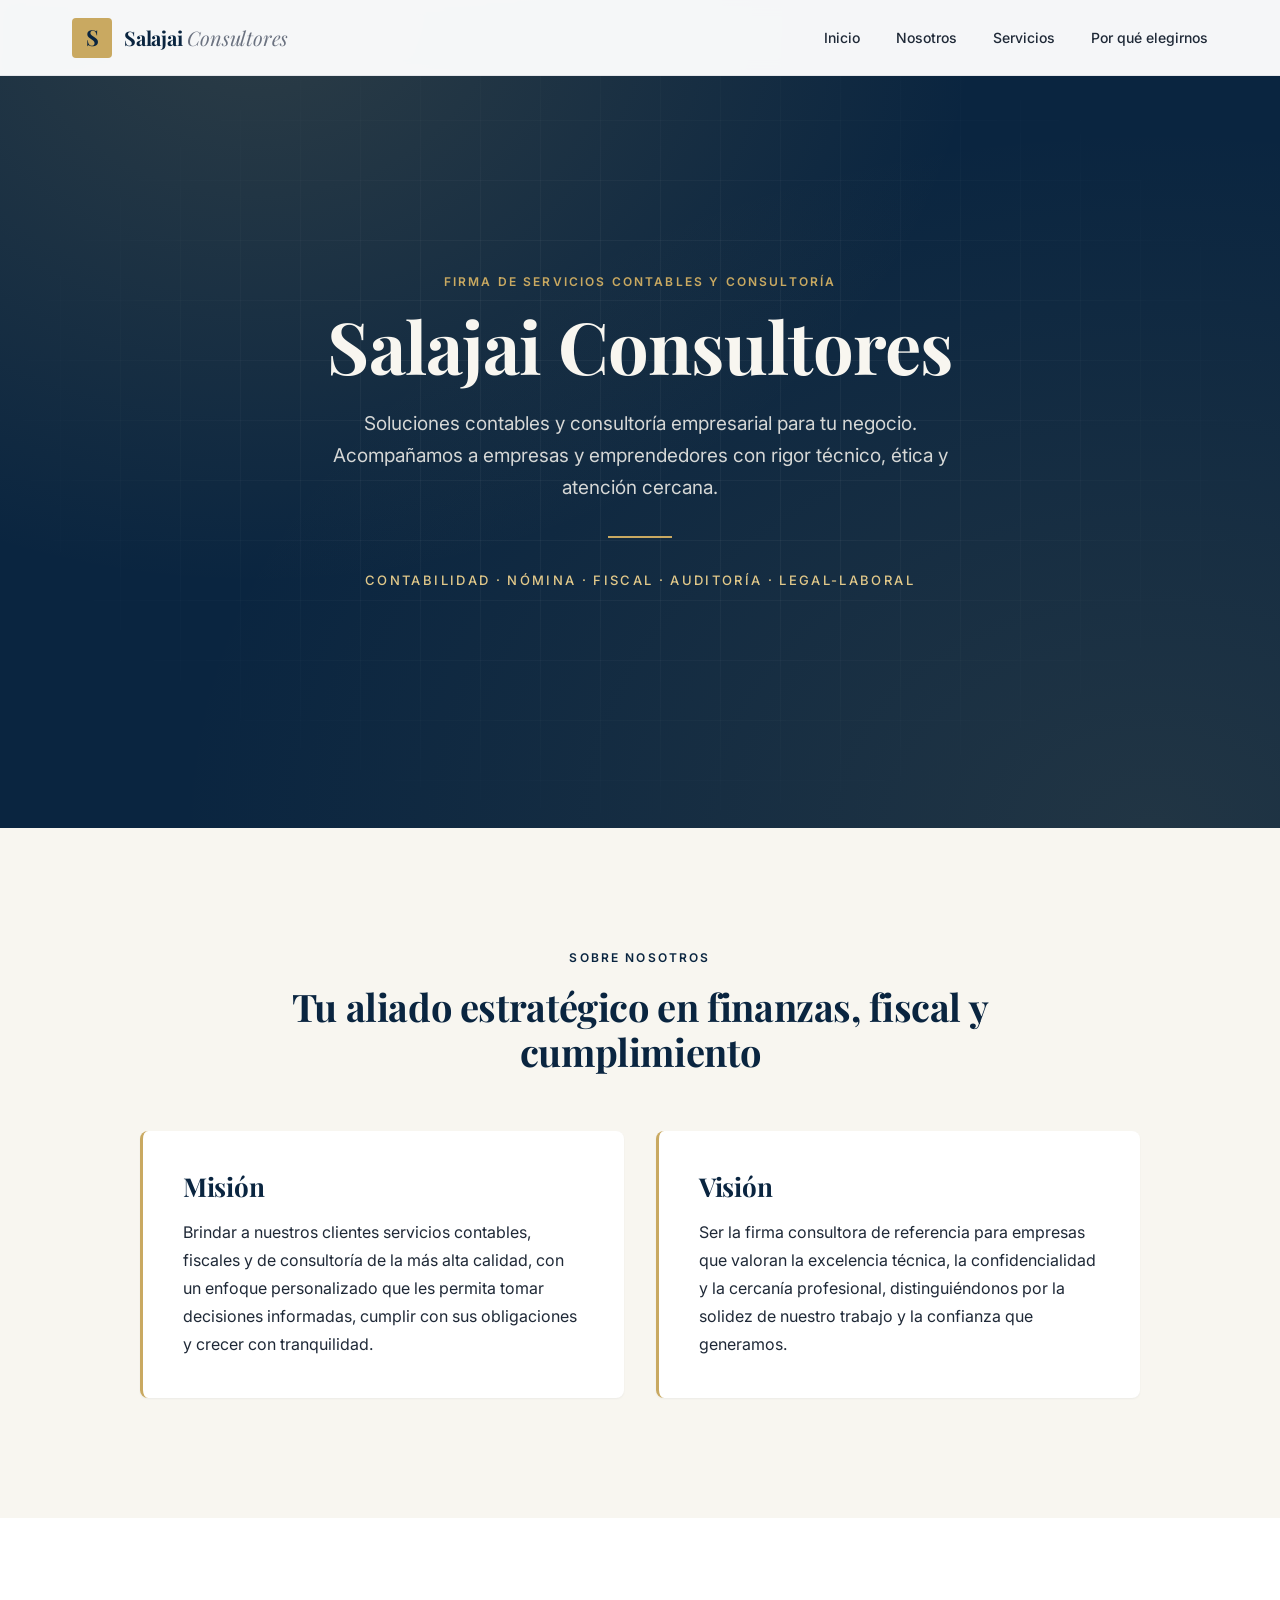
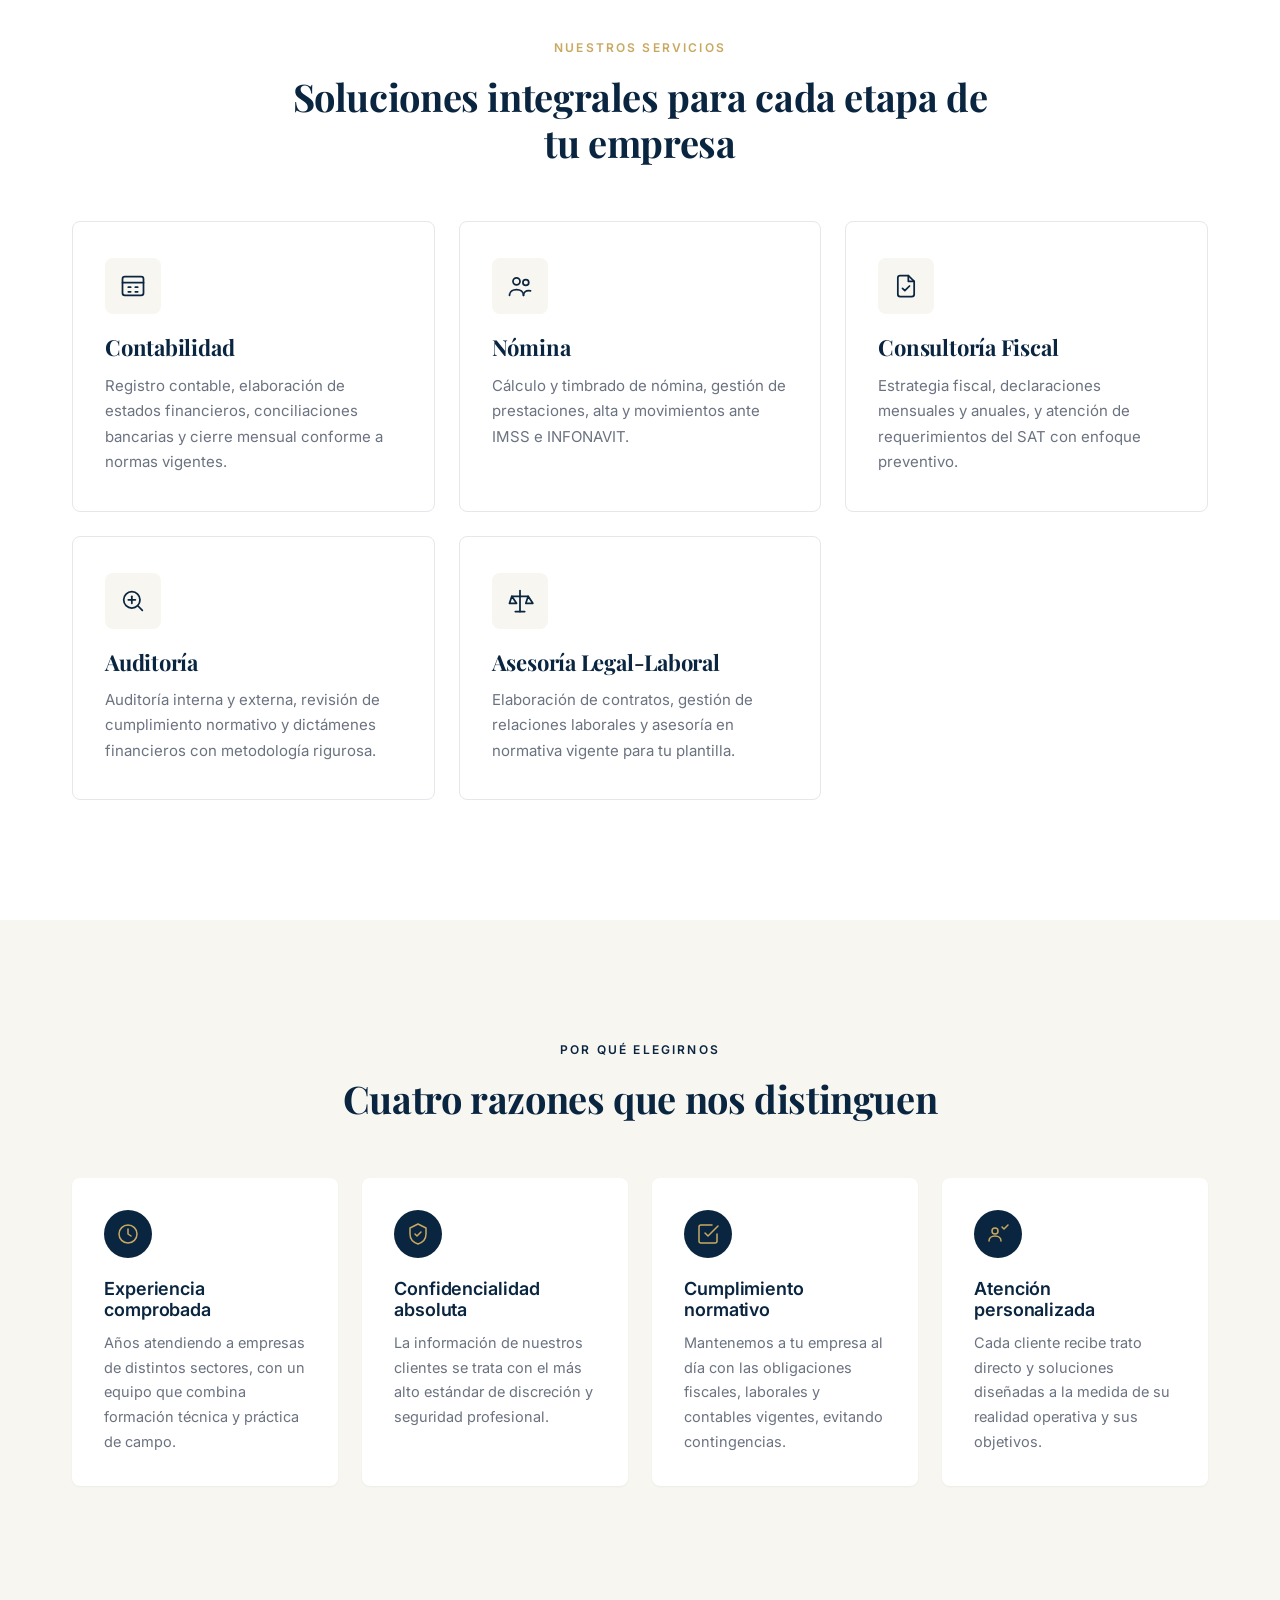
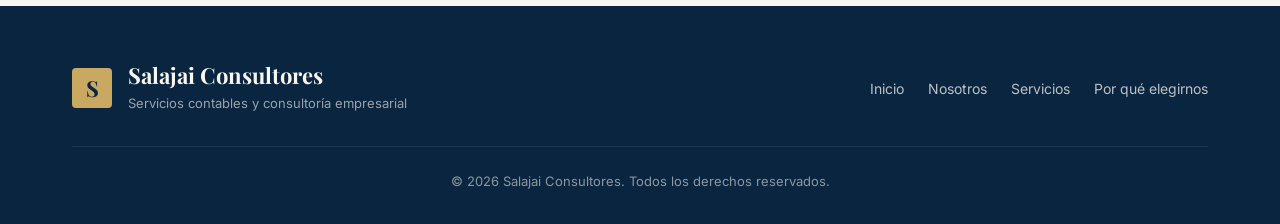
==== index.html @ 924088d1 "Build static site: HTML, CSS, JS and deployment README" ====
<!DOCTYPE html>
<html lang="es">
<head>
  <meta charset="UTF-8">
  <meta name="viewport" content="width=device-width, initial-scale=1.0">
  <title>Salajai Consultores | Servicios contables y consultoría empresarial</title>
  <meta name="description" content="Salajai Consultores ofrece servicios contables, nómina, consultoría fiscal, auditoría y asesoría legal-laboral con experiencia y atención personalizada.">
  <link rel="preconnect" href="https://fonts.googleapis.com">
  <link rel="preconnect" href="https://fonts.gstatic.com" crossorigin>
  <link href="https://fonts.googleapis.com/css2?family=Inter:wght@400;500;600;700&family=Playfair+Display:wght@600;700&display=swap" rel="stylesheet">
  <link rel="stylesheet" href="css/styles.css">
</head>
<body>

  <header class="site-header" id="siteHeader">
    <div class="container header-inner">
      <a href="#inicio" class="logo">
        <span class="logo-mark" aria-hidden="true">S</span>
        <span class="logo-text">Salajai <em>Consultores</em></span>
      </a>
      <nav class="nav" id="primaryNav" aria-label="Navegación principal">
        <a href="#inicio">Inicio</a>
        <a href="#nosotros">Nosotros</a>
        <a href="#servicios">Servicios</a>
        <a href="#por-que-elegirnos">Por qué elegirnos</a>
      </nav>
      <button class="nav-toggle" id="navToggle" aria-label="Abrir menú" aria-controls="primaryNav" aria-expanded="false">
        <span></span><span></span><span></span>
      </button>
    </div>
  </header>

  <main>

    <section id="inicio" class="hero">
      <div class="hero-pattern" aria-hidden="true"></div>
      <div class="container hero-inner">
        <p class="eyebrow">Firma de servicios contables y consultoría</p>
        <h1>Salajai Consultores</h1>
        <p class="hero-subtitle">Soluciones contables y consultoría empresarial para tu negocio. Acompañamos a empresas y emprendedores con rigor técnico, ética y atención cercana.</p>
        <div class="hero-rule" aria-hidden="true"></div>
        <p class="hero-tag">Contabilidad · Nómina · Fiscal · Auditoría · Legal-Laboral</p>
      </div>
    </section>

    <section id="nosotros" class="about">
      <div class="container">
        <header class="section-head">
          <p class="eyebrow eyebrow--dark">Sobre Nosotros</p>
          <h2>Tu aliado estratégico en finanzas, fiscal y cumplimiento</h2>
        </header>
        <div class="about-grid">
          <article class="about-card">
            <h3>Misión</h3>
            <p>Brindar a nuestros clientes servicios contables, fiscales y de consultoría de la más alta calidad, con un enfoque personalizado que les permita tomar decisiones informadas, cumplir con sus obligaciones y crecer con tranquilidad.</p>
          </article>
          <article class="about-card">
            <h3>Visión</h3>
            <p>Ser la firma consultora de referencia para empresas que valoran la excelencia técnica, la confidencialidad y la cercanía profesional, distinguiéndonos por la solidez de nuestro trabajo y la confianza que generamos.</p>
          </article>
        </div>
      </div>
    </section>

    <section id="servicios" class="services">
      <div class="container">
        <header class="section-head">
          <p class="eyebrow">Nuestros Servicios</p>
          <h2>Soluciones integrales para cada etapa de tu empresa</h2>
        </header>

        <div class="services-grid">

          <article class="service-card">
            <div class="service-icon" aria-hidden="true">
              <svg viewBox="0 0 24 24" fill="none" stroke="currentColor" stroke-width="1.5" stroke-linecap="round" stroke-linejoin="round">
                <rect x="3" y="4" width="18" height="16" rx="2"/>
                <path d="M3 9h18"/>
                <path d="M8 13h2"/>
                <path d="M8 17h2"/>
                <path d="M14 13h2"/>
                <path d="M14 17h2"/>
              </svg>
            </div>
            <h3>Contabilidad</h3>
            <p>Registro contable, elaboración de estados financieros, conciliaciones bancarias y cierre mensual conforme a normas vigentes.</p>
          </article>

          <article class="service-card">
            <div class="service-icon" aria-hidden="true">
              <svg viewBox="0 0 24 24" fill="none" stroke="currentColor" stroke-width="1.5" stroke-linecap="round" stroke-linejoin="round">
                <circle cx="9" cy="8" r="3"/>
                <path d="M3 20c0-3.5 3-5 6-5s6 1.5 6 5"/>
                <circle cx="17" cy="9" r="2.5"/>
                <path d="M15 20c0-2.5 2-4 4.5-4 .5 0 1 .05 1.5.15"/>
              </svg>
            </div>
            <h3>Nómina</h3>
            <p>Cálculo y timbrado de nómina, gestión de prestaciones, alta y movimientos ante IMSS e INFONAVIT.</p>
          </article>

          <article class="service-card">
            <div class="service-icon" aria-hidden="true">
              <svg viewBox="0 0 24 24" fill="none" stroke="currentColor" stroke-width="1.5" stroke-linecap="round" stroke-linejoin="round">
                <path d="M14 3H7a2 2 0 0 0-2 2v14a2 2 0 0 0 2 2h10a2 2 0 0 0 2-2V8z"/>
                <path d="M14 3v5h5"/>
                <path d="M9 14l2 2 4-4"/>
              </svg>
            </div>
            <h3>Consultoría Fiscal</h3>
            <p>Estrategia fiscal, declaraciones mensuales y anuales, y atención de requerimientos del SAT con enfoque preventivo.</p>
          </article>

          <article class="service-card">
            <div class="service-icon" aria-hidden="true">
              <svg viewBox="0 0 24 24" fill="none" stroke="currentColor" stroke-width="1.5" stroke-linecap="round" stroke-linejoin="round">
                <circle cx="11" cy="11" r="7"/>
                <path d="m20 20-3.5-3.5"/>
                <path d="M8 11h6"/>
                <path d="M11 8v6"/>
              </svg>
            </div>
            <h3>Auditoría</h3>
            <p>Auditoría interna y externa, revisión de cumplimiento normativo y dictámenes financieros con metodología rigurosa.</p>
          </article>

          <article class="service-card">
            <div class="service-icon" aria-hidden="true">
              <svg viewBox="0 0 24 24" fill="none" stroke="currentColor" stroke-width="1.5" stroke-linecap="round" stroke-linejoin="round">
                <path d="M12 3v18"/>
                <path d="M5 8h14"/>
                <path d="M5 8l-2 6h6z"/>
                <path d="M19 8l-2 6h6z"/>
                <path d="M8 21h8"/>
              </svg>
            </div>
            <h3>Asesoría Legal-Laboral</h3>
            <p>Elaboración de contratos, gestión de relaciones laborales y asesoría en normativa vigente para tu plantilla.</p>
          </article>

        </div>
      </div>
    </section>

    <section id="por-que-elegirnos" class="why-us">
      <div class="container">
        <header class="section-head">
          <p class="eyebrow eyebrow--dark">Por qué elegirnos</p>
          <h2>Cuatro razones que nos distinguen</h2>
        </header>

        <div class="why-grid">

          <article class="why-card">
            <div class="why-icon" aria-hidden="true">
              <svg viewBox="0 0 24 24" fill="none" stroke="currentColor" stroke-width="1.5" stroke-linecap="round" stroke-linejoin="round">
                <circle cx="12" cy="12" r="9"/>
                <path d="M12 7v5l3 2"/>
              </svg>
            </div>
            <h3>Experiencia comprobada</h3>
            <p>Años atendiendo a empresas de distintos sectores, con un equipo que combina formación técnica y práctica de campo.</p>
          </article>

          <article class="why-card">
            <div class="why-icon" aria-hidden="true">
              <svg viewBox="0 0 24 24" fill="none" stroke="currentColor" stroke-width="1.5" stroke-linecap="round" stroke-linejoin="round">
                <path d="M12 2 4 6v6c0 5 3.5 8.5 8 10 4.5-1.5 8-5 8-10V6z"/>
                <path d="m9 12 2 2 4-4"/>
              </svg>
            </div>
            <h3>Confidencialidad absoluta</h3>
            <p>La información de nuestros clientes se trata con el más alto estándar de discreción y seguridad profesional.</p>
          </article>

          <article class="why-card">
            <div class="why-icon" aria-hidden="true">
              <svg viewBox="0 0 24 24" fill="none" stroke="currentColor" stroke-width="1.5" stroke-linecap="round" stroke-linejoin="round">
                <path d="M9 11l3 3L22 4"/>
                <path d="M21 12v7a2 2 0 0 1-2 2H5a2 2 0 0 1-2-2V5a2 2 0 0 1 2-2h11"/>
              </svg>
            </div>
            <h3>Cumplimiento normativo</h3>
            <p>Mantenemos a tu empresa al día con las obligaciones fiscales, laborales y contables vigentes, evitando contingencias.</p>
          </article>

          <article class="why-card">
            <div class="why-icon" aria-hidden="true">
              <svg viewBox="0 0 24 24" fill="none" stroke="currentColor" stroke-width="1.5" stroke-linecap="round" stroke-linejoin="round">
                <circle cx="9" cy="9" r="3"/>
                <path d="M3 19c0-3 2.5-5 6-5s6 2 6 5"/>
                <path d="M16 5l2 2 4-4"/>
              </svg>
            </div>
            <h3>Atención personalizada</h3>
            <p>Cada cliente recibe trato directo y soluciones diseñadas a la medida de su realidad operativa y sus objetivos.</p>
          </article>

        </div>
      </div>
    </section>

  </main>

  <footer class="site-footer">
    <div class="container footer-inner">
      <div class="footer-brand">
        <span class="logo-mark logo-mark--light" aria-hidden="true">S</span>
        <div>
          <p class="footer-name">Salajai Consultores</p>
          <p class="footer-tag">Servicios contables y consultoría empresarial</p>
        </div>
      </div>
      <nav class="footer-nav" aria-label="Navegación pie de página">
        <a href="#inicio">Inicio</a>
        <a href="#nosotros">Nosotros</a>
        <a href="#servicios">Servicios</a>
        <a href="#por-que-elegirnos">Por qué elegirnos</a>
      </nav>
      <p class="footer-copy">&copy; <span id="footerYear">2026</span> Salajai Consultores. Todos los derechos reservados.</p>
    </div>
  </footer>

  <script src="js/main.js"></script>
</body>
</html>
---- css/styles.css ----
/* ============================================
   Salajai Consultores — Hoja de estilos
   ============================================ */

:root {
  --color-primary: #0A2540;
  --color-primary-soft: #143258;
  --color-accent: #C9A961;
  --color-accent-soft: #E2C98A;
  --color-bg: #F8F6F0;
  --color-bg-alt: #FFFFFF;
  --color-text: #1F2937;
  --color-muted: #6B7280;
  --color-border: #E5E7EB;
  --color-light: #F8F6F0;

  --font-display: 'Playfair Display', Georgia, 'Times New Roman', serif;
  --font-body: 'Inter', -apple-system, BlinkMacSystemFont, 'Segoe UI', sans-serif;

  --shadow-sm: 0 1px 2px rgba(10, 37, 64, 0.05);
  --shadow-md: 0 4px 16px rgba(10, 37, 64, 0.08);
  --shadow-lg: 0 12px 40px rgba(10, 37, 64, 0.12);

  --radius-sm: 4px;
  --radius-md: 8px;
  --radius-lg: 12px;

  --header-height: 76px;
  --transition: 0.25s ease;
}

/* ---- Reset / base ---- */

*,
*::before,
*::after {
  box-sizing: border-box;
}

html {
  scroll-behavior: smooth;
  scroll-padding-top: var(--header-height);
}

body {
  margin: 0;
  font-family: var(--font-body);
  font-size: 16px;
  line-height: 1.65;
  color: var(--color-text);
  background-color: var(--color-bg-alt);
  -webkit-font-smoothing: antialiased;
  -moz-osx-font-smoothing: grayscale;
}

img,
svg {
  display: block;
  max-width: 100%;
}

h1, h2, h3, h4 {
  font-family: var(--font-display);
  font-weight: 700;
  color: var(--color-primary);
  margin: 0 0 0.5em;
  line-height: 1.2;
  letter-spacing: -0.01em;
}

p {
  margin: 0 0 1em;
}

a {
  color: inherit;
  text-decoration: none;
  transition: color var(--transition);
}

button {
  font-family: inherit;
  cursor: pointer;
  border: none;
  background: none;
}

/* ---- Layout helpers ---- */

.container {
  width: 100%;
  max-width: 1200px;
  margin: 0 auto;
  padding: 0 24px;
}

.eyebrow {
  font-family: var(--font-body);
  font-size: 12px;
  font-weight: 600;
  letter-spacing: 0.18em;
  text-transform: uppercase;
  color: var(--color-accent);
  margin: 0 0 16px;
}

.eyebrow--dark {
  color: var(--color-primary);
}

.section-head {
  text-align: center;
  max-width: 720px;
  margin: 0 auto 56px;
}

.section-head h2 {
  font-size: clamp(28px, 4vw, 38px);
  margin-bottom: 0;
}

/* ---- Header ---- */

.site-header {
  position: fixed;
  top: 0;
  left: 0;
  right: 0;
  height: var(--header-height);
  background: rgba(255, 255, 255, 0.96);
  backdrop-filter: saturate(180%) blur(8px);
  -webkit-backdrop-filter: saturate(180%) blur(8px);
  border-bottom: 1px solid var(--color-border);
  z-index: 100;
}

.header-inner {
  display: flex;
  align-items: center;
  justify-content: space-between;
  height: 100%;
}

.logo {
  display: flex;
  align-items: center;
  gap: 12px;
  font-family: var(--font-display);
  color: var(--color-primary);
}

.logo-mark {
  display: inline-flex;
  align-items: center;
  justify-content: center;
  width: 40px;
  height: 40px;
  font-family: var(--font-display);
  font-weight: 700;
  font-size: 22px;
  color: var(--color-primary);
  background: var(--color-accent);
  border-radius: var(--radius-sm);
  letter-spacing: 0;
}

.logo-mark--light {
  color: var(--color-primary);
  background: var(--color-accent);
}

.logo-text {
  font-size: 20px;
  font-weight: 700;
  letter-spacing: -0.01em;
}

.logo-text em {
  font-style: italic;
  font-weight: 400;
  color: var(--color-muted);
}

.nav {
  display: flex;
  gap: 36px;
}

.nav a {
  font-family: var(--font-body);
  font-size: 14px;
  font-weight: 500;
  color: var(--color-text);
  position: relative;
  padding: 4px 0;
}

.nav a::after {
  content: '';
  position: absolute;
  left: 0;
  right: 0;
  bottom: -2px;
  height: 2px;
  background: var(--color-accent);
  transform: scaleX(0);
  transform-origin: center;
  transition: transform var(--transition);
}

.nav a:hover {
  color: var(--color-primary);
}

.nav a:hover::after {
  transform: scaleX(1);
}

.nav-toggle {
  display: none;
  flex-direction: column;
  gap: 5px;
  width: 32px;
  height: 32px;
  align-items: center;
  justify-content: center;
}

.nav-toggle span {
  display: block;
  width: 22px;
  height: 2px;
  background: var(--color-primary);
  transition: transform var(--transition), opacity var(--transition);
}

.nav-toggle[aria-expanded="true"] span:nth-child(1) {
  transform: translateY(7px) rotate(45deg);
}

.nav-toggle[aria-expanded="true"] span:nth-child(2) {
  opacity: 0;
}

.nav-toggle[aria-expanded="true"] span:nth-child(3) {
  transform: translateY(-7px) rotate(-45deg);
}

/* ---- Hero ---- */

.hero {
  position: relative;
  min-height: 92vh;
  padding-top: calc(var(--header-height) + 40px);
  padding-bottom: 80px;
  background-color: var(--color-primary);
  background-image:
    radial-gradient(ellipse at 20% 0%, rgba(201, 169, 97, 0.18), transparent 50%),
    radial-gradient(ellipse at 90% 100%, rgba(201, 169, 97, 0.12), transparent 60%);
  color: var(--color-light);
  overflow: hidden;
  display: flex;
  align-items: center;
}

.hero-pattern {
  position: absolute;
  inset: 0;
  background-image:
    linear-gradient(rgba(255, 255, 255, 0.04) 1px, transparent 1px),
    linear-gradient(90deg, rgba(255, 255, 255, 0.04) 1px, transparent 1px);
  background-size: 60px 60px;
  mask-image: radial-gradient(ellipse at center, black 30%, transparent 75%);
  -webkit-mask-image: radial-gradient(ellipse at center, black 30%, transparent 75%);
  pointer-events: none;
}

.hero-inner {
  position: relative;
  text-align: center;
  max-width: 880px;
}

.hero h1 {
  color: var(--color-light);
  font-size: clamp(40px, 7vw, 72px);
  margin-bottom: 24px;
  line-height: 1.05;
}

.hero-subtitle {
  font-size: clamp(16px, 1.6vw, 19px);
  color: rgba(248, 246, 240, 0.85);
  max-width: 640px;
  margin: 0 auto 32px;
  line-height: 1.7;
}

.hero-rule {
  width: 64px;
  height: 2px;
  background: var(--color-accent);
  margin: 0 auto 32px;
}

.hero-tag {
  font-family: var(--font-body);
  font-size: 13px;
  font-weight: 500;
  letter-spacing: 0.18em;
  text-transform: uppercase;
  color: var(--color-accent-soft);
  margin: 0;
}

/* ---- About ---- */

.about {
  padding: 96px 0;
  background: var(--color-bg);
}

.about-grid {
  display: grid;
  grid-template-columns: 1fr;
  gap: 32px;
  max-width: 1000px;
  margin: 0 auto;
}

.about-card {
  background: var(--color-bg-alt);
  padding: 40px;
  border-radius: var(--radius-md);
  border-left: 3px solid var(--color-accent);
  box-shadow: var(--shadow-sm);
}

.about-card h3 {
  font-size: 26px;
  margin-bottom: 16px;
}

.about-card p {
  color: var(--color-text);
  margin: 0;
  line-height: 1.75;
}

/* ---- Services ---- */

.services {
  padding: 96px 0;
  background: var(--color-bg-alt);
}

.services-grid {
  display: grid;
  grid-template-columns: 1fr;
  gap: 24px;
}

.service-card {
  padding: 36px 32px;
  background: var(--color-bg-alt);
  border: 1px solid var(--color-border);
  border-radius: var(--radius-md);
  transition: transform var(--transition), box-shadow var(--transition), border-color var(--transition);
}

.service-card:hover {
  transform: translateY(-4px);
  box-shadow: var(--shadow-md);
  border-color: var(--color-accent);
}

.service-icon {
  width: 56px;
  height: 56px;
  display: flex;
  align-items: center;
  justify-content: center;
  background: var(--color-bg);
  color: var(--color-primary);
  border-radius: var(--radius-md);
  margin-bottom: 20px;
}

.service-icon svg {
  width: 28px;
  height: 28px;
}

.service-card h3 {
  font-size: 22px;
  margin-bottom: 12px;
}

.service-card p {
  color: var(--color-muted);
  margin: 0;
  font-size: 15px;
  line-height: 1.7;
}

/* ---- Why us ---- */

.why-us {
  padding: 96px 0;
  background: var(--color-bg);
}

.why-grid {
  display: grid;
  grid-template-columns: 1fr;
  gap: 24px;
}

.why-card {
  display: flex;
  flex-direction: column;
  align-items: flex-start;
  padding: 32px;
  background: var(--color-bg-alt);
  border-radius: var(--radius-md);
  box-shadow: var(--shadow-sm);
  transition: transform var(--transition), box-shadow var(--transition);
}

.why-card:hover {
  transform: translateY(-3px);
  box-shadow: var(--shadow-md);
}

.why-icon {
  width: 48px;
  height: 48px;
  display: flex;
  align-items: center;
  justify-content: center;
  background: var(--color-primary);
  color: var(--color-accent);
  border-radius: 50%;
  margin-bottom: 20px;
}

.why-icon svg {
  width: 24px;
  height: 24px;
}

.why-card h3 {
  font-size: 18px;
  margin-bottom: 10px;
  font-family: var(--font-body);
  font-weight: 600;
  letter-spacing: -0.005em;
  color: var(--color-primary);
}

.why-card p {
  color: var(--color-muted);
  margin: 0;
  font-size: 14.5px;
  line-height: 1.7;
}

/* ---- Footer ---- */

.site-footer {
  background: var(--color-primary);
  color: rgba(248, 246, 240, 0.75);
  padding: 56px 0 32px;
}

.footer-inner {
  display: flex;
  flex-direction: column;
  gap: 32px;
  align-items: center;
  text-align: center;
}

.footer-brand {
  display: flex;
  align-items: center;
  gap: 16px;
}

.footer-name {
  font-family: var(--font-display);
  font-size: 22px;
  font-weight: 700;
  color: var(--color-light);
  margin: 0;
  text-align: left;
  line-height: 1.2;
}

.footer-tag {
  font-size: 13px;
  color: rgba(248, 246, 240, 0.6);
  margin: 4px 0 0;
  text-align: left;
}

.footer-nav {
  display: flex;
  flex-wrap: wrap;
  justify-content: center;
  gap: 24px;
}

.footer-nav a {
  font-size: 14px;
  color: rgba(248, 246, 240, 0.75);
  transition: color var(--transition);
}

.footer-nav a:hover {
  color: var(--color-accent);
}

.footer-copy {
  font-size: 13px;
  margin: 0;
  padding-top: 24px;
  border-top: 1px solid rgba(255, 255, 255, 0.08);
  width: 100%;
  color: rgba(248, 246, 240, 0.55);
}

/* ============================================
   Responsive — Tablet (≥ 768px)
   ============================================ */

@media (min-width: 768px) {

  .container {
    padding: 0 32px;
  }

  .about-grid {
    grid-template-columns: 1fr 1fr;
  }

  .services-grid {
    grid-template-columns: repeat(2, 1fr);
  }

  .why-grid {
    grid-template-columns: repeat(2, 1fr);
  }

  .footer-inner {
    flex-direction: row;
    justify-content: space-between;
    text-align: left;
    flex-wrap: wrap;
  }

  .footer-copy {
    flex-basis: 100%;
    text-align: center;
  }

}

/* ============================================
   Responsive — Desktop (≥ 1024px)
   ============================================ */

@media (min-width: 1024px) {

  .about,
  .services,
  .why-us {
    padding: 120px 0;
  }

  .services-grid {
    grid-template-columns: repeat(3, 1fr);
  }

  .why-grid {
    grid-template-columns: repeat(4, 1fr);
  }

}

/* ============================================
   Responsive — Mobile (< 768px) — menu toggle
   ============================================ */

@media (max-width: 767px) {

  .nav-toggle {
    display: flex;
  }

  .nav {
    position: absolute;
    top: var(--header-height);
    left: 0;
    right: 0;
    flex-direction: column;
    gap: 0;
    background: var(--color-bg-alt);
    border-bottom: 1px solid var(--color-border);
    box-shadow: var(--shadow-md);
    max-height: 0;
    overflow: hidden;
    transition: max-height 0.3s ease;
  }

  .nav.is-open {
    max-height: 400px;
  }

  .nav a {
    padding: 18px 24px;
    border-bottom: 1px solid var(--color-border);
    width: 100%;
  }

  .nav a:last-child {
    border-bottom: none;
  }

  .nav a::after {
    display: none;
  }

  .hero {
    min-height: auto;
    padding-top: calc(var(--header-height) + 64px);
    padding-bottom: 80px;
  }

  .about,
  .services,
  .why-us {
    padding: 64px 0;
  }

  .section-head {
    margin-bottom: 40px;
  }

  .about-card {
    padding: 28px;
  }

  .service-card,
  .why-card {
    padding: 28px 24px;
  }

}

/* ---- Focus states ---- */

a:focus-visible,
button:focus-visible {
  outline: 2px solid var(--color-accent);
  outline-offset: 3px;
  border-radius: var(--radius-sm);
}

/* ---- Reduced motion ---- */

@media (prefers-reduced-motion: reduce) {
  html {
    scroll-behavior: auto;
  }
  *,
  *::before,
  *::after {
    transition-duration: 0.01ms !important;
    animation-duration: 0.01ms !important;
  }
}
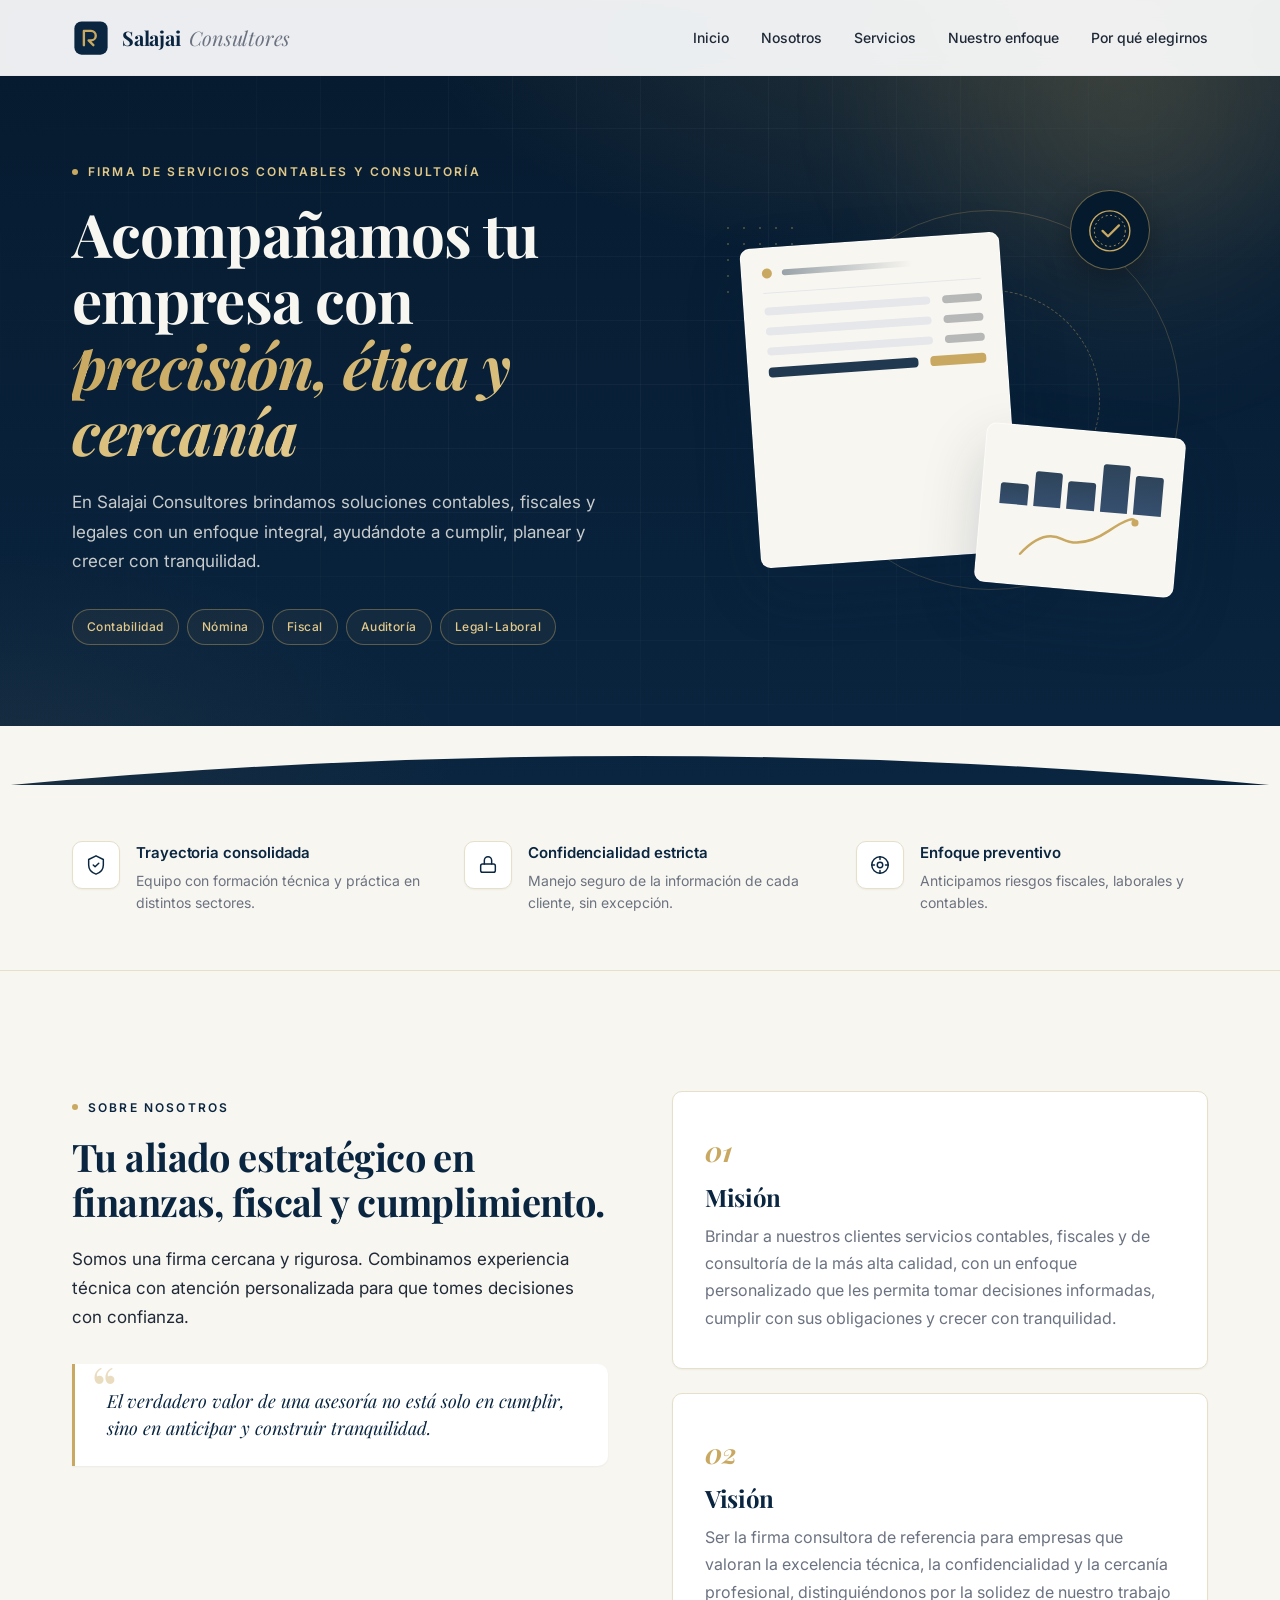
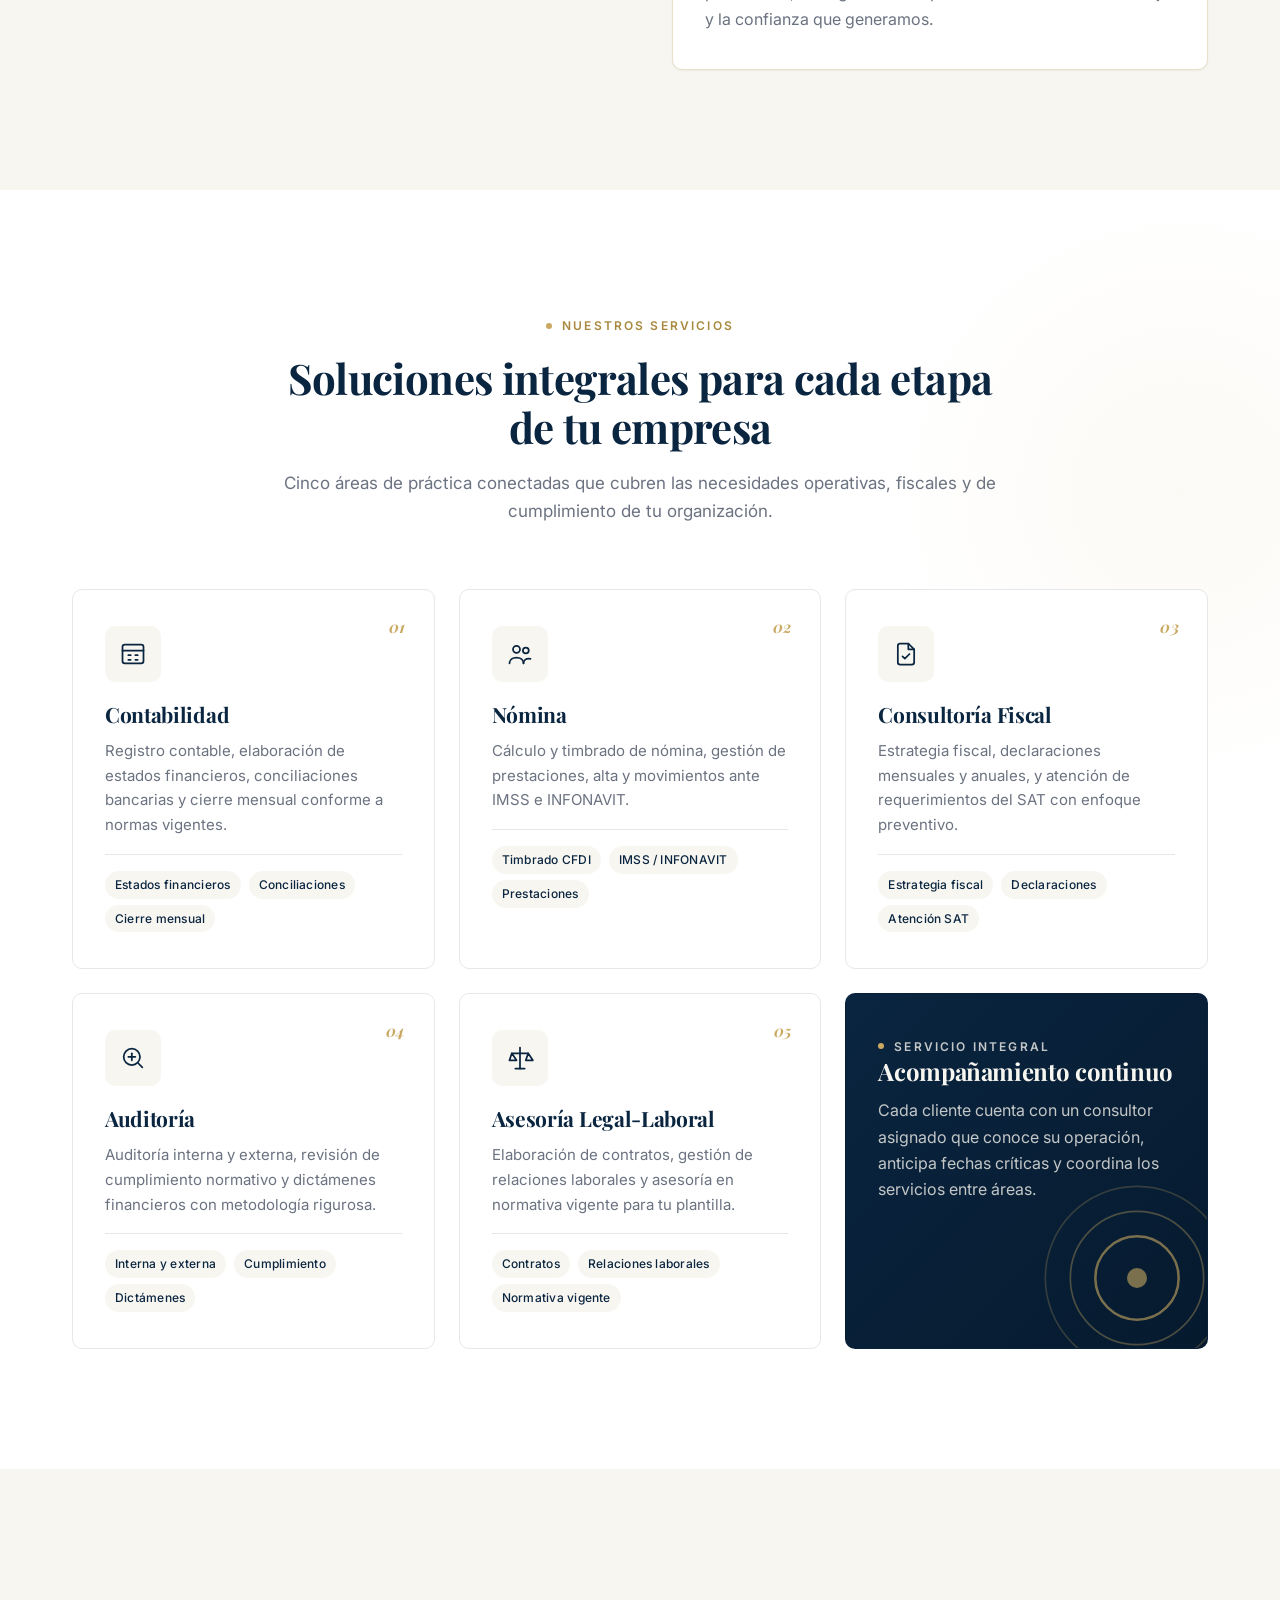
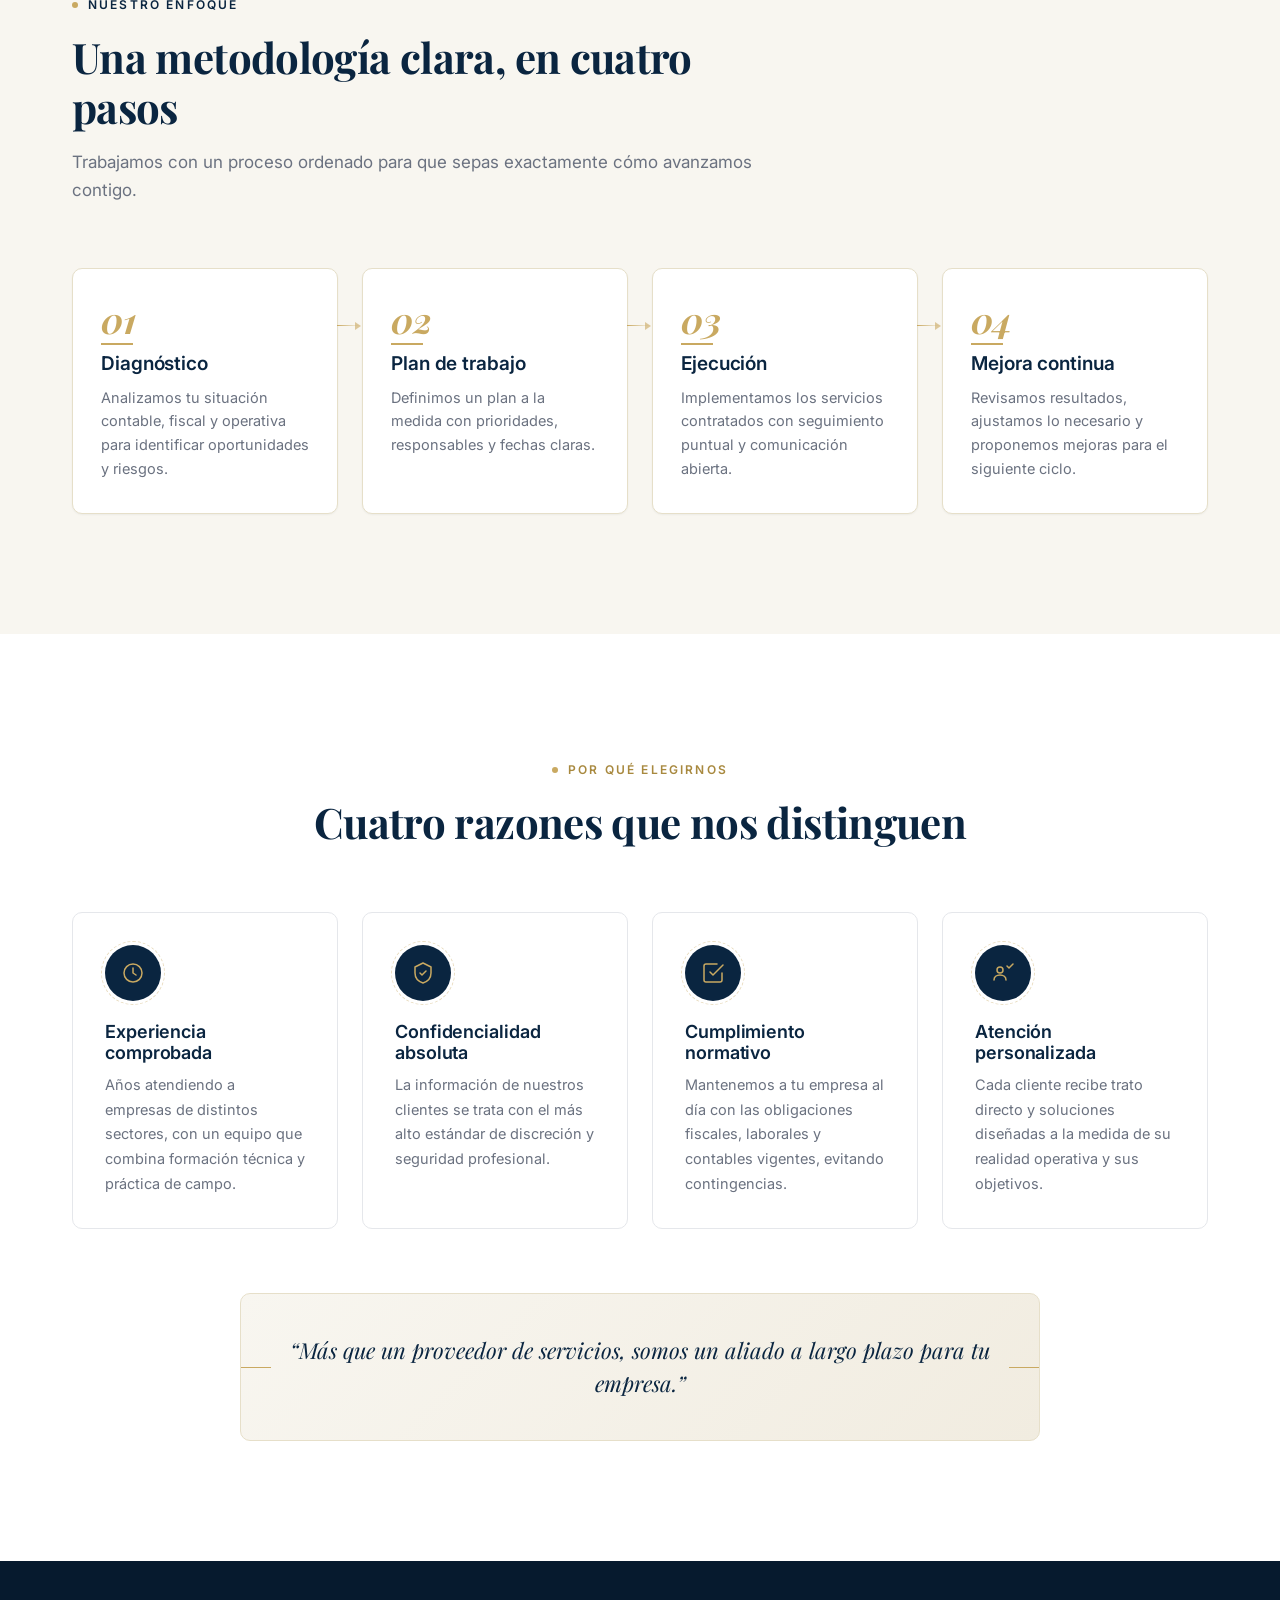
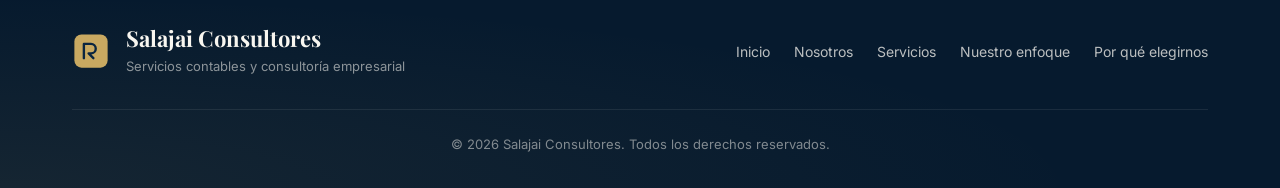
==== commit b6bf23fb: "Redesign site: hero illustration, distinctives band, approach section, numbered cards" ====
--- a/index.html
+++ b/index.html
@@ -7,7 +7,7 @@
   <meta name="description" content="Salajai Consultores ofrece servicios contables, nómina, consultoría fiscal, auditoría y asesoría legal-laboral con experiencia y atención personalizada.">
   <link rel="preconnect" href="https://fonts.googleapis.com">
   <link rel="preconnect" href="https://fonts.gstatic.com" crossorigin>
-  <link href="https://fonts.googleapis.com/css2?family=Inter:wght@400;500;600;700&family=Playfair+Display:wght@600;700&display=swap" rel="stylesheet">
+  <link href="https://fonts.googleapis.com/css2?family=Inter:wght@400;500;600;700&family=Playfair+Display:wght@600;700;800&display=swap" rel="stylesheet">
   <link rel="stylesheet" href="css/styles.css">
 </head>
 <body>
@@ -15,13 +15,19 @@
   <header class="site-header" id="siteHeader">
     <div class="container header-inner">
       <a href="#inicio" class="logo">
-        <span class="logo-mark" aria-hidden="true">S</span>
+        <span class="logo-mark" aria-hidden="true">
+          <svg viewBox="0 0 32 32" fill="none">
+            <rect x="2" y="2" width="28" height="28" rx="6" fill="#0A2540"/>
+            <path d="M10 22V10h6a4 4 0 0 1 0 8h-2l4 4" stroke="#C9A961" stroke-width="2" stroke-linecap="round" stroke-linejoin="round"/>
+          </svg>
+        </span>
         <span class="logo-text">Salajai <em>Consultores</em></span>
       </a>
       <nav class="nav" id="primaryNav" aria-label="Navegación principal">
         <a href="#inicio">Inicio</a>
         <a href="#nosotros">Nosotros</a>
         <a href="#servicios">Servicios</a>
+        <a href="#enfoque">Nuestro enfoque</a>
         <a href="#por-que-elegirnos">Por qué elegirnos</a>
       </nav>
       <button class="nav-toggle" id="navToggle" aria-label="Abrir menú" aria-controls="primaryNav" aria-expanded="false">
@@ -32,61 +38,197 @@
 
   <main>
 
+    <!-- ===================== HERO ===================== -->
     <section id="inicio" class="hero">
       <div class="hero-pattern" aria-hidden="true"></div>
+      <div class="hero-glow" aria-hidden="true"></div>
+
       <div class="container hero-inner">
-        <p class="eyebrow">Firma de servicios contables y consultoría</p>
-        <h1>Salajai Consultores</h1>
-        <p class="hero-subtitle">Soluciones contables y consultoría empresarial para tu negocio. Acompañamos a empresas y emprendedores con rigor técnico, ética y atención cercana.</p>
-        <div class="hero-rule" aria-hidden="true"></div>
-        <p class="hero-tag">Contabilidad · Nómina · Fiscal · Auditoría · Legal-Laboral</p>
-      </div>
-    </section>
-
+        <div class="hero-text">
+          <p class="eyebrow eyebrow--light">
+            <span class="eyebrow-dot"></span>
+            Firma de servicios contables y consultoría
+          </p>
+          <h1>
+            Acompañamos tu empresa con
+            <span class="hero-accent">precisión, ética y cercanía</span>
+          </h1>
+          <p class="hero-subtitle">
+            En Salajai Consultores brindamos soluciones contables, fiscales y legales con un enfoque integral, ayudándote a cumplir, planear y crecer con tranquilidad.
+          </p>
+
+          <ul class="hero-chips" aria-label="Áreas de práctica">
+            <li>Contabilidad</li>
+            <li>Nómina</li>
+            <li>Fiscal</li>
+            <li>Auditoría</li>
+            <li>Legal-Laboral</li>
+          </ul>
+        </div>
+
+        <div class="hero-visual" aria-hidden="true">
+          <!-- Composición decorativa: tarjetas de balance + chart + sello -->
+          <div class="hv-stage">
+            <div class="hv-circle hv-circle--lg"></div>
+            <div class="hv-circle hv-circle--sm"></div>
+            <div class="hv-grid"></div>
+
+            <div class="hv-card hv-card--main">
+              <div class="hv-card-head">
+                <span class="hv-dot hv-dot--accent"></span>
+                <span class="hv-bar hv-bar--sm"></span>
+              </div>
+              <div class="hv-card-body">
+                <div class="hv-row"><span></span><span></span></div>
+                <div class="hv-row"><span></span><span></span></div>
+                <div class="hv-row"><span></span><span></span></div>
+                <div class="hv-row hv-row--total"><span></span><span></span></div>
+              </div>
+            </div>
+
+            <div class="hv-card hv-card--chart">
+              <div class="hv-chart-bars">
+                <span style="height:34%"></span>
+                <span style="height:58%"></span>
+                <span style="height:46%"></span>
+                <span style="height:78%"></span>
+                <span style="height:64%"></span>
+              </div>
+              <svg class="hv-chart-line" viewBox="0 0 120 60" fill="none">
+                <path d="M5 48 Q 25 22 45 30 T 90 18 T 115 8" stroke="#C9A961" stroke-width="2.5" stroke-linecap="round" fill="none"/>
+                <circle cx="115" cy="8" r="3.5" fill="#C9A961"/>
+              </svg>
+            </div>
+
+            <div class="hv-badge">
+              <svg viewBox="0 0 48 48" fill="none">
+                <circle cx="24" cy="24" r="22" stroke="#C9A961" stroke-width="1.5"/>
+                <circle cx="24" cy="24" r="17" stroke="#C9A961" stroke-width="1" stroke-dasharray="2 3"/>
+                <path d="M16 24l6 6 12-12" stroke="#C9A961" stroke-width="2.5" stroke-linecap="round" stroke-linejoin="round"/>
+              </svg>
+            </div>
+          </div>
+        </div>
+      </div>
+
+      <div class="hero-divider" aria-hidden="true">
+        <svg viewBox="0 0 1440 60" preserveAspectRatio="none">
+          <path d="M0 0 L1440 0 L1440 60 Q720 0 0 60 Z" fill="#F8F6F0"/>
+        </svg>
+      </div>
+    </section>
+
+    <!-- ===================== DISTINTIVOS ===================== -->
+    <section class="distinctives" aria-label="Distintivos">
+      <div class="container distinctives-grid">
+        <div class="dist-item">
+          <div class="dist-icon" aria-hidden="true">
+            <svg viewBox="0 0 24 24" fill="none" stroke="currentColor" stroke-width="1.6" stroke-linecap="round" stroke-linejoin="round">
+              <path d="M12 2 4 6v6c0 5 3.5 8.5 8 10 4.5-1.5 8-5 8-10V6z"/>
+              <path d="m9 12 2 2 4-4"/>
+            </svg>
+          </div>
+          <div>
+            <p class="dist-title">Trayectoria consolidada</p>
+            <p class="dist-text">Equipo con formación técnica y práctica en distintos sectores.</p>
+          </div>
+        </div>
+        <div class="dist-item">
+          <div class="dist-icon" aria-hidden="true">
+            <svg viewBox="0 0 24 24" fill="none" stroke="currentColor" stroke-width="1.6" stroke-linecap="round" stroke-linejoin="round">
+              <rect x="4" y="11" width="16" height="9" rx="2"/>
+              <path d="M8 11V7a4 4 0 0 1 8 0v4"/>
+            </svg>
+          </div>
+          <div>
+            <p class="dist-title">Confidencialidad estricta</p>
+            <p class="dist-text">Manejo seguro de la información de cada cliente, sin excepción.</p>
+          </div>
+        </div>
+        <div class="dist-item">
+          <div class="dist-icon" aria-hidden="true">
+            <svg viewBox="0 0 24 24" fill="none" stroke="currentColor" stroke-width="1.6" stroke-linecap="round" stroke-linejoin="round">
+              <circle cx="12" cy="12" r="3"/>
+              <circle cx="12" cy="12" r="9"/>
+              <path d="M12 3v3M12 18v3M3 12h3M18 12h3"/>
+            </svg>
+          </div>
+          <div>
+            <p class="dist-title">Enfoque preventivo</p>
+            <p class="dist-text">Anticipamos riesgos fiscales, laborales y contables.</p>
+          </div>
+        </div>
+      </div>
+    </section>
+
+    <!-- ===================== NOSOTROS ===================== -->
     <section id="nosotros" class="about">
+      <div class="container about-inner">
+        <aside class="about-side">
+          <p class="eyebrow eyebrow--dark">
+            <span class="eyebrow-dot eyebrow-dot--dark"></span>
+            Sobre Nosotros
+          </p>
+          <h2>Tu aliado estratégico en finanzas, fiscal y cumplimiento.</h2>
+          <p class="about-lead">
+            Somos una firma cercana y rigurosa. Combinamos experiencia técnica con atención personalizada para que tomes decisiones con confianza.
+          </p>
+          <div class="about-quote">
+            <span class="about-quote-mark" aria-hidden="true">“</span>
+            <p>El verdadero valor de una asesoría no está solo en cumplir, sino en anticipar y construir tranquilidad.</p>
+          </div>
+        </aside>
+
+        <div class="about-cards">
+          <article class="about-card">
+            <div class="about-card-num">01</div>
+            <h3>Misión</h3>
+            <p>Brindar a nuestros clientes servicios contables, fiscales y de consultoría de la más alta calidad, con un enfoque personalizado que les permita tomar decisiones informadas, cumplir con sus obligaciones y crecer con tranquilidad.</p>
+          </article>
+          <article class="about-card">
+            <div class="about-card-num">02</div>
+            <h3>Visión</h3>
+            <p>Ser la firma consultora de referencia para empresas que valoran la excelencia técnica, la confidencialidad y la cercanía profesional, distinguiéndonos por la solidez de nuestro trabajo y la confianza que generamos.</p>
+          </article>
+        </div>
+      </div>
+    </section>
+
+    <!-- ===================== SERVICIOS ===================== -->
+    <section id="servicios" class="services">
+      <div class="services-bg" aria-hidden="true"></div>
       <div class="container">
         <header class="section-head">
-          <p class="eyebrow eyebrow--dark">Sobre Nosotros</p>
-          <h2>Tu aliado estratégico en finanzas, fiscal y cumplimiento</h2>
+          <p class="eyebrow">
+            <span class="eyebrow-dot"></span>
+            Nuestros servicios
+          </p>
+          <h2>Soluciones integrales para cada etapa de tu empresa</h2>
+          <p class="section-lead">Cinco áreas de práctica conectadas que cubren las necesidades operativas, fiscales y de cumplimiento de tu organización.</p>
         </header>
-        <div class="about-grid">
-          <article class="about-card">
-            <h3>Misión</h3>
-            <p>Brindar a nuestros clientes servicios contables, fiscales y de consultoría de la más alta calidad, con un enfoque personalizado que les permita tomar decisiones informadas, cumplir con sus obligaciones y crecer con tranquilidad.</p>
-          </article>
-          <article class="about-card">
-            <h3>Visión</h3>
-            <p>Ser la firma consultora de referencia para empresas que valoran la excelencia técnica, la confidencialidad y la cercanía profesional, distinguiéndonos por la solidez de nuestro trabajo y la confianza que generamos.</p>
-          </article>
-        </div>
-      </div>
-    </section>
-
-    <section id="servicios" class="services">
-      <div class="container">
-        <header class="section-head">
-          <p class="eyebrow">Nuestros Servicios</p>
-          <h2>Soluciones integrales para cada etapa de tu empresa</h2>
-        </header>
 
         <div class="services-grid">
 
           <article class="service-card">
+            <span class="service-num">01</span>
             <div class="service-icon" aria-hidden="true">
               <svg viewBox="0 0 24 24" fill="none" stroke="currentColor" stroke-width="1.5" stroke-linecap="round" stroke-linejoin="round">
                 <rect x="3" y="4" width="18" height="16" rx="2"/>
                 <path d="M3 9h18"/>
-                <path d="M8 13h2"/>
-                <path d="M8 17h2"/>
-                <path d="M14 13h2"/>
-                <path d="M14 17h2"/>
+                <path d="M8 13h2M8 17h2M14 13h2M14 17h2"/>
               </svg>
             </div>
             <h3>Contabilidad</h3>
             <p>Registro contable, elaboración de estados financieros, conciliaciones bancarias y cierre mensual conforme a normas vigentes.</p>
+            <ul class="service-bullets">
+              <li>Estados financieros</li>
+              <li>Conciliaciones</li>
+              <li>Cierre mensual</li>
+            </ul>
           </article>
 
           <article class="service-card">
+            <span class="service-num">02</span>
             <div class="service-icon" aria-hidden="true">
               <svg viewBox="0 0 24 24" fill="none" stroke="currentColor" stroke-width="1.5" stroke-linecap="round" stroke-linejoin="round">
                 <circle cx="9" cy="8" r="3"/>
@@ -97,9 +239,15 @@
             </div>
             <h3>Nómina</h3>
             <p>Cálculo y timbrado de nómina, gestión de prestaciones, alta y movimientos ante IMSS e INFONAVIT.</p>
+            <ul class="service-bullets">
+              <li>Timbrado CFDI</li>
+              <li>IMSS / INFONAVIT</li>
+              <li>Prestaciones</li>
+            </ul>
           </article>
 
           <article class="service-card">
+            <span class="service-num">03</span>
             <div class="service-icon" aria-hidden="true">
               <svg viewBox="0 0 24 24" fill="none" stroke="currentColor" stroke-width="1.5" stroke-linecap="round" stroke-linejoin="round">
                 <path d="M14 3H7a2 2 0 0 0-2 2v14a2 2 0 0 0 2 2h10a2 2 0 0 0 2-2V8z"/>
@@ -109,9 +257,15 @@
             </div>
             <h3>Consultoría Fiscal</h3>
             <p>Estrategia fiscal, declaraciones mensuales y anuales, y atención de requerimientos del SAT con enfoque preventivo.</p>
+            <ul class="service-bullets">
+              <li>Estrategia fiscal</li>
+              <li>Declaraciones</li>
+              <li>Atención SAT</li>
+            </ul>
           </article>
 
           <article class="service-card">
+            <span class="service-num">04</span>
             <div class="service-icon" aria-hidden="true">
               <svg viewBox="0 0 24 24" fill="none" stroke="currentColor" stroke-width="1.5" stroke-linecap="round" stroke-linejoin="round">
                 <circle cx="11" cy="11" r="7"/>
@@ -122,9 +276,15 @@
             </div>
             <h3>Auditoría</h3>
             <p>Auditoría interna y externa, revisión de cumplimiento normativo y dictámenes financieros con metodología rigurosa.</p>
+            <ul class="service-bullets">
+              <li>Interna y externa</li>
+              <li>Cumplimiento</li>
+              <li>Dictámenes</li>
+            </ul>
           </article>
 
           <article class="service-card">
+            <span class="service-num">05</span>
             <div class="service-icon" aria-hidden="true">
               <svg viewBox="0 0 24 24" fill="none" stroke="currentColor" stroke-width="1.5" stroke-linecap="round" stroke-linejoin="round">
                 <path d="M12 3v18"/>
@@ -136,16 +296,87 @@
             </div>
             <h3>Asesoría Legal-Laboral</h3>
             <p>Elaboración de contratos, gestión de relaciones laborales y asesoría en normativa vigente para tu plantilla.</p>
-          </article>
-
-        </div>
-      </div>
-    </section>
-
+            <ul class="service-bullets">
+              <li>Contratos</li>
+              <li>Relaciones laborales</li>
+              <li>Normativa vigente</li>
+            </ul>
+          </article>
+
+          <article class="service-card service-card--feature">
+            <div class="service-feature-content">
+              <p class="eyebrow eyebrow--light">
+                <span class="eyebrow-dot"></span>
+                Servicio integral
+              </p>
+              <h3>Acompañamiento continuo</h3>
+              <p>Cada cliente cuenta con un consultor asignado que conoce su operación, anticipa fechas críticas y coordina los servicios entre áreas.</p>
+            </div>
+            <svg class="service-feature-graphic" viewBox="0 0 120 120" fill="none" aria-hidden="true">
+              <circle cx="60" cy="60" r="55" stroke="#C9A961" stroke-opacity="0.4" stroke-width="1"/>
+              <circle cx="60" cy="60" r="40" stroke="#C9A961" stroke-opacity="0.6" stroke-width="1"/>
+              <circle cx="60" cy="60" r="25" stroke="#C9A961" stroke-width="1.5"/>
+              <circle cx="60" cy="60" r="6" fill="#C9A961"/>
+            </svg>
+          </article>
+
+        </div>
+      </div>
+    </section>
+
+    <!-- ===================== ENFOQUE ===================== -->
+    <section id="enfoque" class="approach">
+      <div class="container">
+        <header class="section-head section-head--left">
+          <p class="eyebrow eyebrow--dark">
+            <span class="eyebrow-dot eyebrow-dot--dark"></span>
+            Nuestro enfoque
+          </p>
+          <h2>Una metodología clara, en cuatro pasos</h2>
+          <p class="section-lead">Trabajamos con un proceso ordenado para que sepas exactamente cómo avanzamos contigo.</p>
+        </header>
+
+        <div class="approach-grid">
+
+          <div class="approach-step">
+            <div class="approach-num">01</div>
+            <div class="approach-line" aria-hidden="true"></div>
+            <h3>Diagnóstico</h3>
+            <p>Analizamos tu situación contable, fiscal y operativa para identificar oportunidades y riesgos.</p>
+          </div>
+
+          <div class="approach-step">
+            <div class="approach-num">02</div>
+            <div class="approach-line" aria-hidden="true"></div>
+            <h3>Plan de trabajo</h3>
+            <p>Definimos un plan a la medida con prioridades, responsables y fechas claras.</p>
+          </div>
+
+          <div class="approach-step">
+            <div class="approach-num">03</div>
+            <div class="approach-line" aria-hidden="true"></div>
+            <h3>Ejecución</h3>
+            <p>Implementamos los servicios contratados con seguimiento puntual y comunicación abierta.</p>
+          </div>
+
+          <div class="approach-step">
+            <div class="approach-num">04</div>
+            <h3>Mejora continua</h3>
+            <p>Revisamos resultados, ajustamos lo necesario y proponemos mejoras para el siguiente ciclo.</p>
+          </div>
+
+        </div>
+      </div>
+    </section>
+
+    <!-- ===================== POR QUÉ ELEGIRNOS ===================== -->
     <section id="por-que-elegirnos" class="why-us">
       <div class="container">
         <header class="section-head">
-          <p class="eyebrow eyebrow--dark">Por qué elegirnos</p>
+          <p class="eyebrow">
+            <span class="eyebrow-dot"></span>
+            Por qué elegirnos
+          </p>
           <h2>Cuatro razones que nos distinguen</h2>
         </header>
 
@@ -197,6 +428,10 @@
           </article>
 
         </div>
+
+        <div class="why-statement">
+          <p>“Más que un proveedor de servicios, somos un aliado a largo plazo para tu empresa.”</p>
+        </div>
       </div>
     </section>
 
@@ -205,7 +440,12 @@
   <footer class="site-footer">
     <div class="container footer-inner">
       <div class="footer-brand">
-        <span class="logo-mark logo-mark--light" aria-hidden="true">S</span>
+        <span class="logo-mark logo-mark--light" aria-hidden="true">
+          <svg viewBox="0 0 32 32" fill="none">
+            <rect x="2" y="2" width="28" height="28" rx="6" fill="#C9A961"/>
+            <path d="M10 22V10h6a4 4 0 0 1 0 8h-2l4 4" stroke="#0A2540" stroke-width="2" stroke-linecap="round" stroke-linejoin="round"/>
+          </svg>
+        </span>
         <div>
           <p class="footer-name">Salajai Consultores</p>
           <p class="footer-tag">Servicios contables y consultoría empresarial</p>
@@ -215,6 +455,7 @@
         <a href="#inicio">Inicio</a>
         <a href="#nosotros">Nosotros</a>
         <a href="#servicios">Servicios</a>
+        <a href="#enfoque">Nuestro enfoque</a>
         <a href="#por-que-elegirnos">Por qué elegirnos</a>
       </nav>
       <p class="footer-copy">&copy; <span id="footerYear">2026</span> Salajai Consultores. Todos los derechos reservados.</p>
--- a/css/styles.css
+++ b/css/styles.css
@@ -5,37 +5,39 @@
 :root {
   --color-primary: #0A2540;
   --color-primary-soft: #143258;
+  --color-primary-deep: #061A2E;
   --color-accent: #C9A961;
   --color-accent-soft: #E2C98A;
+  --color-accent-deep: #A8893F;
   --color-bg: #F8F6F0;
   --color-bg-alt: #FFFFFF;
+  --color-bg-warm: #F1ECE0;
   --color-text: #1F2937;
   --color-muted: #6B7280;
   --color-border: #E5E7EB;
+  --color-border-warm: #E6DFC9;
   --color-light: #F8F6F0;
 
   --font-display: 'Playfair Display', Georgia, 'Times New Roman', serif;
   --font-body: 'Inter', -apple-system, BlinkMacSystemFont, 'Segoe UI', sans-serif;
 
   --shadow-sm: 0 1px 2px rgba(10, 37, 64, 0.05);
-  --shadow-md: 0 4px 16px rgba(10, 37, 64, 0.08);
-  --shadow-lg: 0 12px 40px rgba(10, 37, 64, 0.12);
+  --shadow-md: 0 6px 24px rgba(10, 37, 64, 0.08);
+  --shadow-lg: 0 24px 60px rgba(10, 37, 64, 0.18);
 
   --radius-sm: 4px;
-  --radius-md: 8px;
-  --radius-lg: 12px;
+  --radius-md: 10px;
+  --radius-lg: 18px;
 
   --header-height: 76px;
-  --transition: 0.25s ease;
+  --transition: 0.3s cubic-bezier(.2, .7, .3, 1);
 }
 
 /* ---- Reset / base ---- */
 
 *,
 *::before,
-*::after {
-  box-sizing: border-box;
-}
+*::after { box-sizing: border-box; }
 
 html {
   scroll-behavior: smooth;
@@ -53,24 +55,18 @@
   -moz-osx-font-smoothing: grayscale;
 }
 
-img,
-svg {
-  display: block;
-  max-width: 100%;
-}
+img, svg { display: block; max-width: 100%; }
 
 h1, h2, h3, h4 {
   font-family: var(--font-display);
   font-weight: 700;
   color: var(--color-primary);
   margin: 0 0 0.5em;
-  line-height: 1.2;
-  letter-spacing: -0.01em;
-}
-
-p {
-  margin: 0 0 1em;
-}
+  line-height: 1.18;
+  letter-spacing: -0.015em;
+}
+
+p { margin: 0 0 1em; }
 
 a {
   color: inherit;
@@ -85,6 +81,8 @@
   background: none;
 }
 
+ul { padding: 0; margin: 0; list-style: none; }
+
 /* ---- Layout helpers ---- */
 
 .container {
@@ -94,42 +92,71 @@
   padding: 0 24px;
 }
 
+/* Eyebrow (mini-tag con punto) */
 .eyebrow {
+  display: inline-flex;
+  align-items: center;
+  gap: 10px;
   font-family: var(--font-body);
   font-size: 12px;
   font-weight: 600;
   letter-spacing: 0.18em;
   text-transform: uppercase;
-  color: var(--color-accent);
-  margin: 0 0 16px;
-}
-
-.eyebrow--dark {
-  color: var(--color-primary);
-}
+  color: var(--color-accent-deep);
+  margin: 0 0 18px;
+}
+
+.eyebrow--dark { color: var(--color-primary); }
+
+.eyebrow--light {
+  color: var(--color-accent-soft);
+}
+
+.eyebrow-dot {
+  width: 6px;
+  height: 6px;
+  border-radius: 50%;
+  background: var(--color-accent);
+  display: inline-block;
+}
+
+.eyebrow-dot--dark { background: var(--color-accent); }
 
 .section-head {
   text-align: center;
+  max-width: 740px;
+  margin: 0 auto 64px;
+}
+
+.section-head--left {
+  text-align: left;
+  margin-left: 0;
+  margin-right: 0;
   max-width: 720px;
-  margin: 0 auto 56px;
-}
+}
+
+.section-head--left .eyebrow { justify-content: flex-start; }
 
 .section-head h2 {
-  font-size: clamp(28px, 4vw, 38px);
-  margin-bottom: 0;
+  font-size: clamp(30px, 4vw, 42px);
+  margin-bottom: 16px;
+}
+
+.section-lead {
+  color: var(--color-muted);
+  font-size: 17px;
+  margin: 0;
 }
 
 /* ---- Header ---- */
 
 .site-header {
   position: fixed;
-  top: 0;
-  left: 0;
-  right: 0;
+  top: 0; left: 0; right: 0;
   height: var(--header-height);
-  background: rgba(255, 255, 255, 0.96);
-  backdrop-filter: saturate(180%) blur(8px);
-  -webkit-backdrop-filter: saturate(180%) blur(8px);
+  background: rgba(255, 255, 255, 0.92);
+  backdrop-filter: saturate(180%) blur(10px);
+  -webkit-backdrop-filter: saturate(180%) blur(10px);
   border-bottom: 1px solid var(--color-border);
   z-index: 100;
 }
@@ -145,31 +172,21 @@
   display: flex;
   align-items: center;
   gap: 12px;
+  color: var(--color-primary);
+}
+
+.logo-mark {
+  width: 38px;
+  height: 38px;
+  display: inline-flex;
+  align-items: center;
+  justify-content: center;
+}
+
+.logo-mark svg { width: 100%; height: 100%; }
+
+.logo-text {
   font-family: var(--font-display);
-  color: var(--color-primary);
-}
-
-.logo-mark {
-  display: inline-flex;
-  align-items: center;
-  justify-content: center;
-  width: 40px;
-  height: 40px;
-  font-family: var(--font-display);
-  font-weight: 700;
-  font-size: 22px;
-  color: var(--color-primary);
-  background: var(--color-accent);
-  border-radius: var(--radius-sm);
-  letter-spacing: 0;
-}
-
-.logo-mark--light {
-  color: var(--color-primary);
-  background: var(--color-accent);
-}
-
-.logo-text {
   font-size: 20px;
   font-weight: 700;
   letter-spacing: -0.01em;
@@ -179,28 +196,23 @@
   font-style: italic;
   font-weight: 400;
   color: var(--color-muted);
-}
-
-.nav {
-  display: flex;
-  gap: 36px;
-}
+  margin-left: 4px;
+}
+
+.nav { display: flex; gap: 32px; }
 
 .nav a {
-  font-family: var(--font-body);
   font-size: 14px;
   font-weight: 500;
   color: var(--color-text);
   position: relative;
-  padding: 4px 0;
+  padding: 6px 0;
 }
 
 .nav a::after {
   content: '';
   position: absolute;
-  left: 0;
-  right: 0;
-  bottom: -2px;
+  left: 0; right: 0; bottom: -2px;
   height: 2px;
   background: var(--color-accent);
   transform: scaleX(0);
@@ -208,13 +220,8 @@
   transition: transform var(--transition);
 }
 
-.nav a:hover {
-  color: var(--color-primary);
-}
-
-.nav a:hover::after {
-  transform: scaleX(1);
-}
+.nav a:hover { color: var(--color-primary); }
+.nav a:hover::after { transform: scaleX(1); }
 
 .nav-toggle {
   display: none;
@@ -228,150 +235,515 @@
 
 .nav-toggle span {
   display: block;
-  width: 22px;
-  height: 2px;
+  width: 22px; height: 2px;
   background: var(--color-primary);
   transition: transform var(--transition), opacity var(--transition);
 }
 
-.nav-toggle[aria-expanded="true"] span:nth-child(1) {
-  transform: translateY(7px) rotate(45deg);
-}
-
-.nav-toggle[aria-expanded="true"] span:nth-child(2) {
-  opacity: 0;
-}
-
-.nav-toggle[aria-expanded="true"] span:nth-child(3) {
-  transform: translateY(-7px) rotate(-45deg);
-}
-
-/* ---- Hero ---- */
+.nav-toggle[aria-expanded="true"] span:nth-child(1) { transform: translateY(7px) rotate(45deg); }
+.nav-toggle[aria-expanded="true"] span:nth-child(2) { opacity: 0; }
+.nav-toggle[aria-expanded="true"] span:nth-child(3) { transform: translateY(-7px) rotate(-45deg); }
+
+/* ============================================
+   HERO
+   ============================================ */
 
 .hero {
   position: relative;
-  min-height: 92vh;
-  padding-top: calc(var(--header-height) + 40px);
-  padding-bottom: 80px;
-  background-color: var(--color-primary);
-  background-image:
-    radial-gradient(ellipse at 20% 0%, rgba(201, 169, 97, 0.18), transparent 50%),
-    radial-gradient(ellipse at 90% 100%, rgba(201, 169, 97, 0.12), transparent 60%);
+  padding: calc(var(--header-height) + 80px) 0 140px;
+  background:
+    radial-gradient(ellipse 80% 60% at 80% 0%, rgba(201, 169, 97, 0.18), transparent 60%),
+    radial-gradient(ellipse 60% 50% at 0% 100%, rgba(201, 169, 97, 0.08), transparent 60%),
+    linear-gradient(180deg, var(--color-primary-deep) 0%, var(--color-primary) 100%);
   color: var(--color-light);
   overflow: hidden;
-  display: flex;
-  align-items: center;
 }
 
 .hero-pattern {
   position: absolute;
   inset: 0;
   background-image:
-    linear-gradient(rgba(255, 255, 255, 0.04) 1px, transparent 1px),
-    linear-gradient(90deg, rgba(255, 255, 255, 0.04) 1px, transparent 1px);
-  background-size: 60px 60px;
-  mask-image: radial-gradient(ellipse at center, black 30%, transparent 75%);
-  -webkit-mask-image: radial-gradient(ellipse at center, black 30%, transparent 75%);
+    linear-gradient(rgba(255, 255, 255, 0.035) 1px, transparent 1px),
+    linear-gradient(90deg, rgba(255, 255, 255, 0.035) 1px, transparent 1px);
+  background-size: 64px 64px;
+  mask-image: radial-gradient(ellipse at 50% 40%, black 30%, transparent 80%);
+  -webkit-mask-image: radial-gradient(ellipse at 50% 40%, black 30%, transparent 80%);
   pointer-events: none;
 }
 
+.hero-glow {
+  position: absolute;
+  width: 600px;
+  height: 600px;
+  border-radius: 50%;
+  background: radial-gradient(circle, rgba(201, 169, 97, 0.18) 0%, transparent 70%);
+  top: -200px;
+  right: -150px;
+  pointer-events: none;
+  filter: blur(40px);
+}
+
 .hero-inner {
   position: relative;
-  text-align: center;
-  max-width: 880px;
-}
+  display: grid;
+  grid-template-columns: 1fr;
+  gap: 64px;
+  align-items: center;
+}
+
+.hero-text { position: relative; z-index: 2; }
 
 .hero h1 {
   color: var(--color-light);
-  font-size: clamp(40px, 7vw, 72px);
+  font-size: clamp(36px, 5.5vw, 60px);
   margin-bottom: 24px;
-  line-height: 1.05;
+  line-height: 1.1;
+  font-weight: 700;
+}
+
+.hero-accent {
+  background: linear-gradient(120deg, var(--color-accent) 0%, var(--color-accent-soft) 100%);
+  -webkit-background-clip: text;
+  background-clip: text;
+  color: transparent;
+  font-style: italic;
+  font-weight: 700;
 }
 
 .hero-subtitle {
-  font-size: clamp(16px, 1.6vw, 19px);
-  color: rgba(248, 246, 240, 0.85);
-  max-width: 640px;
-  margin: 0 auto 32px;
-  line-height: 1.7;
-}
-
-.hero-rule {
-  width: 64px;
-  height: 2px;
+  font-size: clamp(15px, 1.4vw, 17px);
+  color: rgba(248, 246, 240, 0.8);
+  max-width: 540px;
+  line-height: 1.75;
+  margin: 0 0 32px;
+}
+
+.hero-chips {
+  display: flex;
+  flex-wrap: wrap;
+  gap: 8px;
+  margin: 0;
+}
+
+.hero-chips li {
+  padding: 7px 14px;
+  border: 1px solid rgba(201, 169, 97, 0.4);
+  border-radius: 100px;
+  font-size: 12px;
+  font-weight: 500;
+  color: var(--color-accent-soft);
+  letter-spacing: 0.04em;
+  background: rgba(201, 169, 97, 0.06);
+}
+
+/* ---- Hero visual ---- */
+
+.hero-visual {
+  position: relative;
+  height: 420px;
+  display: flex;
+  align-items: center;
+  justify-content: center;
+}
+
+.hv-stage {
+  position: relative;
+  width: 100%;
+  height: 100%;
+  max-width: 460px;
+}
+
+.hv-circle {
+  position: absolute;
+  border-radius: 50%;
+  border: 1px solid rgba(201, 169, 97, 0.4);
+}
+
+.hv-circle--lg {
+  width: 380px; height: 380px;
+  top: 20px; right: 0;
+  border-color: rgba(201, 169, 97, 0.25);
+}
+
+.hv-circle--sm {
+  width: 220px; height: 220px;
+  top: 100px; right: 80px;
+  border-color: rgba(201, 169, 97, 0.4);
+  border-style: dashed;
+}
+
+.hv-grid {
+  position: absolute;
+  width: 80px; height: 80px;
+  top: 30px; left: 0;
+  background-image:
+    radial-gradient(circle, rgba(201, 169, 97, 0.5) 1.5px, transparent 1.5px);
+  background-size: 16px 16px;
+  opacity: 0.6;
+}
+
+.hv-card {
+  position: absolute;
+  background: var(--color-light);
+  border-radius: var(--radius-md);
+  box-shadow: var(--shadow-lg);
+  border: 1px solid rgba(255, 255, 255, 0.6);
+}
+
+.hv-card--main {
+  width: 260px;
+  height: 320px;
+  top: 50px;
+  left: 30px;
+  padding: 20px;
+  transform: rotate(-4deg);
+  display: flex;
+  flex-direction: column;
+  gap: 14px;
+}
+
+.hv-card-head {
+  display: flex;
+  align-items: center;
+  gap: 10px;
+  padding-bottom: 14px;
+  border-bottom: 1px solid var(--color-border);
+}
+
+.hv-dot {
+  width: 10px; height: 10px;
+  border-radius: 50%;
+  background: var(--color-primary);
+}
+
+.hv-dot--accent { background: var(--color-accent); }
+
+.hv-bar {
+  height: 6px;
+  border-radius: 3px;
+  background: linear-gradient(90deg, var(--color-primary) 0%, transparent 100%);
+  flex: 1;
+  opacity: 0.4;
+}
+
+.hv-bar--sm { width: 60%; flex: none; }
+
+.hv-card-body {
+  display: flex;
+  flex-direction: column;
+  gap: 12px;
+}
+
+.hv-row {
+  display: flex;
+  justify-content: space-between;
+  align-items: center;
+  gap: 12px;
+}
+
+.hv-row span:first-child {
+  height: 8px;
+  background: var(--color-border);
+  border-radius: 4px;
+  flex: 1;
+}
+
+.hv-row span:last-child {
+  width: 40px;
+  height: 8px;
+  background: var(--color-text);
+  opacity: 0.3;
+  border-radius: 4px;
+}
+
+.hv-row--total span:first-child {
+  background: var(--color-primary);
+  opacity: 0.9;
+  height: 10px;
+}
+
+.hv-row--total span:last-child {
   background: var(--color-accent);
-  margin: 0 auto 32px;
-}
-
-.hero-tag {
-  font-family: var(--font-body);
-  font-size: 13px;
-  font-weight: 500;
-  letter-spacing: 0.18em;
-  text-transform: uppercase;
-  color: var(--color-accent-soft);
-  margin: 0;
-}
-
-/* ---- About ---- */
-
-.about {
-  padding: 96px 0;
+  opacity: 1;
+  height: 10px;
+  width: 56px;
+}
+
+.hv-card--chart {
+  width: 200px;
+  height: 160px;
+  bottom: 20px;
+  right: 0;
+  padding: 18px;
+  transform: rotate(5deg);
+  display: flex;
+  flex-direction: column;
+  justify-content: space-between;
+}
+
+.hv-chart-bars {
+  display: flex;
+  align-items: flex-end;
+  justify-content: space-between;
+  gap: 6px;
+  height: 50%;
+}
+
+.hv-chart-bars span {
+  flex: 1;
+  background: linear-gradient(180deg, var(--color-primary) 0%, var(--color-primary-soft) 100%);
+  border-radius: 3px 3px 0 0;
+  opacity: 0.85;
+}
+
+.hv-chart-line { width: 100%; height: 50%; }
+
+.hv-badge {
+  position: absolute;
+  width: 80px; height: 80px;
+  background: var(--color-primary-deep);
+  border: 1px solid rgba(201, 169, 97, 0.5);
+  border-radius: 50%;
+  top: 0; right: 30px;
+  display: flex;
+  align-items: center;
+  justify-content: center;
+  box-shadow: 0 10px 30px rgba(0, 0, 0, 0.3);
+}
+
+.hv-badge svg { width: 56%; height: 56%; }
+
+/* Divisor inferior del hero */
+.hero-divider {
+  position: absolute;
+  bottom: -1px;
+  left: 0; right: 0;
+  height: 60px;
+  pointer-events: none;
+}
+
+.hero-divider svg {
+  width: 100%;
+  height: 100%;
+  display: block;
+}
+
+/* ============================================
+   DISTINTIVOS
+   ============================================ */
+
+.distinctives {
   background: var(--color-bg);
-}
-
-.about-grid {
+  padding: 56px 0;
+  border-bottom: 1px solid var(--color-border-warm);
+}
+
+.distinctives-grid {
   display: grid;
   grid-template-columns: 1fr;
   gap: 32px;
-  max-width: 1000px;
-  margin: 0 auto;
+}
+
+.dist-item {
+  display: flex;
+  align-items: flex-start;
+  gap: 16px;
+}
+
+.dist-icon {
+  flex-shrink: 0;
+  width: 48px;
+  height: 48px;
+  border-radius: var(--radius-md);
+  background: var(--color-bg-alt);
+  border: 1px solid var(--color-border-warm);
+  display: flex;
+  align-items: center;
+  justify-content: center;
+  color: var(--color-primary);
+  box-shadow: var(--shadow-sm);
+}
+
+.dist-icon svg { width: 22px; height: 22px; }
+
+.dist-title {
+  font-family: var(--font-body);
+  font-weight: 600;
+  color: var(--color-primary);
+  font-size: 15px;
+  margin: 0 0 4px;
+  letter-spacing: -0.005em;
+}
+
+.dist-text {
+  font-size: 14px;
+  color: var(--color-muted);
+  margin: 0;
+  line-height: 1.6;
+}
+
+/* ============================================
+   ABOUT
+   ============================================ */
+
+.about {
+  padding: 100px 0;
+  background: var(--color-bg);
+  position: relative;
+}
+
+.about-inner {
+  display: grid;
+  grid-template-columns: 1fr;
+  gap: 56px;
+  align-items: start;
+}
+
+.about-side h2 {
+  font-size: clamp(28px, 3.4vw, 38px);
+  margin-bottom: 20px;
+}
+
+.about-lead {
+  font-size: 17px;
+  color: var(--color-text);
+  line-height: 1.7;
+  margin: 0 0 32px;
+}
+
+.about-quote {
+  position: relative;
+  padding: 24px 28px 24px 32px;
+  background: var(--color-bg-alt);
+  border-left: 3px solid var(--color-accent);
+  border-radius: 0 var(--radius-md) var(--radius-md) 0;
+  box-shadow: var(--shadow-sm);
+}
+
+.about-quote-mark {
+  position: absolute;
+  top: -8px;
+  left: 16px;
+  font-family: var(--font-display);
+  font-size: 64px;
+  line-height: 1;
+  color: var(--color-accent);
+  opacity: 0.4;
+}
+
+.about-quote p {
+  font-family: var(--font-display);
+  font-style: italic;
+  font-size: 18px;
+  color: var(--color-primary);
+  margin: 0;
+  line-height: 1.5;
+  position: relative;
+  z-index: 1;
+}
+
+.about-cards {
+  display: grid;
+  gap: 24px;
 }
 
 .about-card {
+  position: relative;
   background: var(--color-bg-alt);
-  padding: 40px;
+  padding: 36px 32px;
   border-radius: var(--radius-md);
-  border-left: 3px solid var(--color-accent);
   box-shadow: var(--shadow-sm);
+  border: 1px solid var(--color-border-warm);
+  transition: transform var(--transition), box-shadow var(--transition);
+}
+
+.about-card:hover {
+  transform: translateY(-3px);
+  box-shadow: var(--shadow-md);
+}
+
+.about-card-num {
+  font-family: var(--font-display);
+  font-style: italic;
+  font-size: 28px;
+  color: var(--color-accent);
+  font-weight: 700;
+  margin-bottom: 8px;
 }
 
 .about-card h3 {
-  font-size: 26px;
-  margin-bottom: 16px;
+  font-size: 24px;
+  margin-bottom: 12px;
 }
 
 .about-card p {
-  color: var(--color-text);
+  color: var(--color-muted);
   margin: 0;
-  line-height: 1.75;
-}
-
-/* ---- Services ---- */
+  line-height: 1.7;
+}
+
+/* ============================================
+   SERVICES
+   ============================================ */
 
 .services {
-  padding: 96px 0;
+  position: relative;
+  padding: 100px 0;
   background: var(--color-bg-alt);
+  overflow: hidden;
+}
+
+.services-bg {
+  position: absolute;
+  top: 0; right: -200px;
+  width: 600px; height: 600px;
+  background: radial-gradient(circle, rgba(201, 169, 97, 0.06) 0%, transparent 70%);
+  pointer-events: none;
 }
 
 .services-grid {
   display: grid;
   grid-template-columns: 1fr;
-  gap: 24px;
+  gap: 20px;
+  position: relative;
 }
 
 .service-card {
+  position: relative;
   padding: 36px 32px;
   background: var(--color-bg-alt);
   border: 1px solid var(--color-border);
   border-radius: var(--radius-md);
   transition: transform var(--transition), box-shadow var(--transition), border-color var(--transition);
+  overflow: hidden;
+}
+
+.service-card::before {
+  content: '';
+  position: absolute;
+  top: 0; left: 0;
+  width: 0; height: 3px;
+  background: var(--color-accent);
+  transition: width var(--transition);
 }
 
 .service-card:hover {
-  transform: translateY(-4px);
+  transform: translateY(-6px);
   box-shadow: var(--shadow-md);
   border-color: var(--color-accent);
+}
+
+.service-card:hover::before { width: 100%; }
+
+.service-num {
+  position: absolute;
+  top: 24px; right: 28px;
+  font-family: var(--font-display);
+  font-style: italic;
+  font-size: 16px;
+  color: var(--color-accent);
+  font-weight: 700;
+  letter-spacing: 0.02em;
 }
 
 .service-icon {
@@ -384,36 +756,176 @@
   color: var(--color-primary);
   border-radius: var(--radius-md);
   margin-bottom: 20px;
-}
-
-.service-icon svg {
-  width: 28px;
-  height: 28px;
-}
+  transition: background var(--transition), color var(--transition);
+}
+
+.service-card:hover .service-icon {
+  background: var(--color-primary);
+  color: var(--color-accent);
+}
+
+.service-icon svg { width: 28px; height: 28px; }
 
 .service-card h3 {
-  font-size: 22px;
+  font-size: 21px;
   margin-bottom: 12px;
 }
 
-.service-card p {
+.service-card > p {
   color: var(--color-muted);
+  margin: 0 0 16px;
+  font-size: 15px;
+  line-height: 1.65;
+}
+
+.service-bullets {
+  display: flex;
+  flex-wrap: wrap;
+  gap: 6px 8px;
+  padding-top: 16px;
+  border-top: 1px solid var(--color-border);
+}
+
+.service-bullets li {
+  font-size: 12px;
+  color: var(--color-primary);
+  font-weight: 500;
+  padding: 4px 10px;
+  background: var(--color-bg);
+  border-radius: 100px;
+  letter-spacing: 0.02em;
+}
+
+/* Tarjeta destacada */
+.service-card--feature {
+  background: linear-gradient(135deg, var(--color-primary) 0%, var(--color-primary-deep) 100%);
+  color: var(--color-light);
+  border-color: transparent;
+  display: flex;
+  flex-direction: column;
+  justify-content: space-between;
+  position: relative;
+  overflow: hidden;
+}
+
+.service-card--feature::before { display: none; }
+
+.service-card--feature:hover {
+  transform: translateY(-6px);
+  box-shadow: var(--shadow-lg);
+  border-color: transparent;
+}
+
+.service-card--feature h3 {
+  color: var(--color-light);
+  font-size: 24px;
+}
+
+.service-card--feature p {
+  color: rgba(248, 246, 240, 0.78);
   margin: 0;
-  font-size: 15px;
-  line-height: 1.7;
-}
-
-/* ---- Why us ---- */
+}
+
+.service-feature-content { position: relative; z-index: 1; }
+
+.service-feature-graphic {
+  position: absolute;
+  bottom: -30px;
+  right: -30px;
+  width: 200px;
+  height: 200px;
+  opacity: 0.6;
+}
+
+/* ============================================
+   APPROACH (Nuestro Enfoque)
+   ============================================ */
+
+.approach {
+  padding: 100px 0;
+  background: var(--color-bg);
+  position: relative;
+}
+
+.approach-grid {
+  display: grid;
+  grid-template-columns: 1fr;
+  gap: 32px;
+  position: relative;
+}
+
+.approach-step {
+  position: relative;
+  background: var(--color-bg-alt);
+  padding: 32px 28px;
+  border-radius: var(--radius-md);
+  border: 1px solid var(--color-border-warm);
+  box-shadow: var(--shadow-sm);
+  transition: transform var(--transition), box-shadow var(--transition);
+}
+
+.approach-step:hover {
+  transform: translateY(-4px);
+  box-shadow: var(--shadow-md);
+}
+
+.approach-num {
+  font-family: var(--font-display);
+  font-style: italic;
+  font-size: 36px;
+  color: var(--color-accent);
+  font-weight: 700;
+  line-height: 1;
+  margin-bottom: 16px;
+  position: relative;
+  display: inline-block;
+}
+
+.approach-num::after {
+  content: '';
+  position: absolute;
+  left: 0;
+  bottom: -8px;
+  width: 32px;
+  height: 2px;
+  background: var(--color-accent);
+}
+
+.approach-line {
+  display: none;
+}
+
+.approach-step h3 {
+  font-size: 19px;
+  margin-bottom: 10px;
+  font-family: var(--font-body);
+  font-weight: 600;
+  color: var(--color-primary);
+  letter-spacing: -0.005em;
+}
+
+.approach-step p {
+  color: var(--color-muted);
+  font-size: 14.5px;
+  line-height: 1.65;
+  margin: 0;
+}
+
+/* ============================================
+   WHY US
+   ============================================ */
 
 .why-us {
-  padding: 96px 0;
-  background: var(--color-bg);
+  padding: 100px 0;
+  background: var(--color-bg-alt);
+  position: relative;
 }
 
 .why-grid {
   display: grid;
   grid-template-columns: 1fr;
   gap: 24px;
+  margin-bottom: 64px;
 }
 
 .why-card {
@@ -422,19 +934,20 @@
   align-items: flex-start;
   padding: 32px;
   background: var(--color-bg-alt);
+  border: 1px solid var(--color-border);
   border-radius: var(--radius-md);
-  box-shadow: var(--shadow-sm);
-  transition: transform var(--transition), box-shadow var(--transition);
+  transition: transform var(--transition), box-shadow var(--transition), border-color var(--transition);
 }
 
 .why-card:hover {
-  transform: translateY(-3px);
+  transform: translateY(-4px);
   box-shadow: var(--shadow-md);
+  border-color: var(--color-accent);
 }
 
 .why-icon {
-  width: 48px;
-  height: 48px;
+  width: 56px;
+  height: 56px;
   display: flex;
   align-items: center;
   justify-content: center;
@@ -442,12 +955,18 @@
   color: var(--color-accent);
   border-radius: 50%;
   margin-bottom: 20px;
-}
-
-.why-icon svg {
-  width: 24px;
-  height: 24px;
-}
+  position: relative;
+}
+
+.why-icon::after {
+  content: '';
+  position: absolute;
+  inset: -4px;
+  border: 1px dashed rgba(201, 169, 97, 0.4);
+  border-radius: 50%;
+}
+
+.why-icon svg { width: 24px; height: 24px; }
 
 .why-card h3 {
   font-size: 18px;
@@ -455,7 +974,6 @@
   font-family: var(--font-body);
   font-weight: 600;
   letter-spacing: -0.005em;
-  color: var(--color-primary);
 }
 
 .why-card p {
@@ -465,12 +983,49 @@
   line-height: 1.7;
 }
 
-/* ---- Footer ---- */
+.why-statement {
+  text-align: center;
+  max-width: 800px;
+  margin: 0 auto;
+  padding: 40px 32px;
+  background: linear-gradient(135deg, var(--color-bg) 0%, var(--color-bg-warm) 100%);
+  border-radius: var(--radius-md);
+  border: 1px solid var(--color-border-warm);
+  position: relative;
+}
+
+.why-statement::before,
+.why-statement::after {
+  content: '';
+  position: absolute;
+  width: 30px;
+  height: 1px;
+  background: var(--color-accent);
+  top: 50%;
+}
+
+.why-statement::before { left: 0; }
+.why-statement::after { right: 0; }
+
+.why-statement p {
+  font-family: var(--font-display);
+  font-style: italic;
+  font-size: clamp(18px, 2vw, 22px);
+  color: var(--color-primary);
+  margin: 0;
+  line-height: 1.5;
+}
+
+/* ============================================
+   FOOTER
+   ============================================ */
 
 .site-footer {
-  background: var(--color-primary);
+  background:
+    radial-gradient(ellipse at 0% 100%, rgba(201, 169, 97, 0.08), transparent 60%),
+    var(--color-primary-deep);
   color: rgba(248, 246, 240, 0.75);
-  padding: 56px 0 32px;
+  padding: 64px 0 32px;
 }
 
 .footer-inner {
@@ -499,7 +1054,7 @@
 
 .footer-tag {
   font-size: 13px;
-  color: rgba(248, 246, 240, 0.6);
+  color: rgba(248, 246, 240, 0.55);
   margin: 4px 0 0;
   text-align: left;
 }
@@ -517,9 +1072,7 @@
   transition: color var(--transition);
 }
 
-.footer-nav a:hover {
-  color: var(--color-accent);
-}
+.footer-nav a:hover { color: var(--color-accent); }
 
 .footer-copy {
   font-size: 13px;
@@ -527,7 +1080,7 @@
   padding-top: 24px;
   border-top: 1px solid rgba(255, 255, 255, 0.08);
   width: 100%;
-  color: rgba(248, 246, 240, 0.55);
+  color: rgba(248, 246, 240, 0.5);
 }
 
 /* ============================================
@@ -536,15 +1089,23 @@
 
 @media (min-width: 768px) {
 
-  .container {
-    padding: 0 32px;
-  }
-
-  .about-grid {
+  .container { padding: 0 32px; }
+
+  .distinctives-grid {
+    grid-template-columns: repeat(3, 1fr);
+    gap: 40px;
+  }
+
+  .about-inner {
     grid-template-columns: 1fr 1fr;
+    gap: 64px;
   }
 
   .services-grid {
+    grid-template-columns: repeat(2, 1fr);
+  }
+
+  .approach-grid {
     grid-template-columns: repeat(2, 1fr);
   }
 
@@ -563,7 +1124,6 @@
     flex-basis: 100%;
     text-align: center;
   }
-
 }
 
 /* ============================================
@@ -572,37 +1132,67 @@
 
 @media (min-width: 1024px) {
 
+  .hero-inner {
+    grid-template-columns: 1.05fr 0.95fr;
+    gap: 48px;
+  }
+
   .about,
   .services,
-  .why-us {
-    padding: 120px 0;
-  }
+  .approach,
+  .why-us { padding: 120px 0; }
 
   .services-grid {
     grid-template-columns: repeat(3, 1fr);
+    gap: 24px;
+  }
+
+  .approach-grid {
+    grid-template-columns: repeat(4, 1fr);
+    gap: 24px;
+  }
+
+  /* Línea conectora entre pasos del enfoque */
+  .approach-step:not(:last-child) .approach-line {
+    display: block;
+    position: absolute;
+    top: 56px;
+    right: -24px;
+    width: 24px;
+    height: 1px;
+    background: linear-gradient(90deg, var(--color-accent) 0%, transparent 100%);
+  }
+
+  .approach-step:not(:last-child) .approach-line::after {
+    content: '';
+    position: absolute;
+    right: 0;
+    top: -3px;
+    width: 0;
+    height: 0;
+    border-style: solid;
+    border-width: 4px 0 4px 6px;
+    border-color: transparent transparent transparent var(--color-accent);
+    opacity: 0.6;
   }
 
   .why-grid {
     grid-template-columns: repeat(4, 1fr);
   }
-
 }
 
 /* ============================================
-   Responsive — Mobile (< 768px) — menu toggle
+   Responsive — Mobile (< 768px)
    ============================================ */
 
 @media (max-width: 767px) {
 
-  .nav-toggle {
-    display: flex;
-  }
+  .nav-toggle { display: flex; }
 
   .nav {
     position: absolute;
     top: var(--header-height);
-    left: 0;
-    right: 0;
+    left: 0; right: 0;
     flex-direction: column;
     gap: 0;
     background: var(--color-bg-alt);
@@ -610,52 +1200,51 @@
     box-shadow: var(--shadow-md);
     max-height: 0;
     overflow: hidden;
-    transition: max-height 0.3s ease;
-  }
-
-  .nav.is-open {
-    max-height: 400px;
-  }
+    transition: max-height 0.35s ease;
+  }
+
+  .nav.is-open { max-height: 460px; }
 
   .nav a {
-    padding: 18px 24px;
+    padding: 16px 24px;
     border-bottom: 1px solid var(--color-border);
     width: 100%;
   }
 
-  .nav a:last-child {
-    border-bottom: none;
-  }
-
-  .nav a::after {
-    display: none;
-  }
+  .nav a:last-child { border-bottom: none; }
+  .nav a::after { display: none; }
 
   .hero {
-    min-height: auto;
-    padding-top: calc(var(--header-height) + 64px);
-    padding-bottom: 80px;
+    padding-top: calc(var(--header-height) + 56px);
+    padding-bottom: 100px;
+  }
+
+  .hero-visual {
+    height: 320px;
+    order: 2;
+  }
+
+  .hv-stage {
+    transform: scale(0.85);
+    transform-origin: center;
   }
 
   .about,
   .services,
-  .why-us {
-    padding: 64px 0;
-  }
-
-  .section-head {
-    margin-bottom: 40px;
-  }
-
-  .about-card {
-    padding: 28px;
-  }
-
-  .service-card,
-  .why-card {
-    padding: 28px 24px;
-  }
-
+  .approach,
+  .why-us { padding: 72px 0; }
+
+  .section-head { margin-bottom: 48px; }
+
+  .about-card,
+  .approach-step { padding: 28px 24px; }
+
+  .service-card { padding: 28px 24px; }
+
+  .why-statement { padding: 32px 24px; }
+
+  .why-statement::before,
+  .why-statement::after { display: none; }
 }
 
 /* ---- Focus states ---- */
@@ -670,12 +1259,8 @@
 /* ---- Reduced motion ---- */
 
 @media (prefers-reduced-motion: reduce) {
-  html {
-    scroll-behavior: auto;
-  }
-  *,
-  *::before,
-  *::after {
+  html { scroll-behavior: auto; }
+  *, *::before, *::after {
     transition-duration: 0.01ms !important;
     animation-duration: 0.01ms !important;
   }
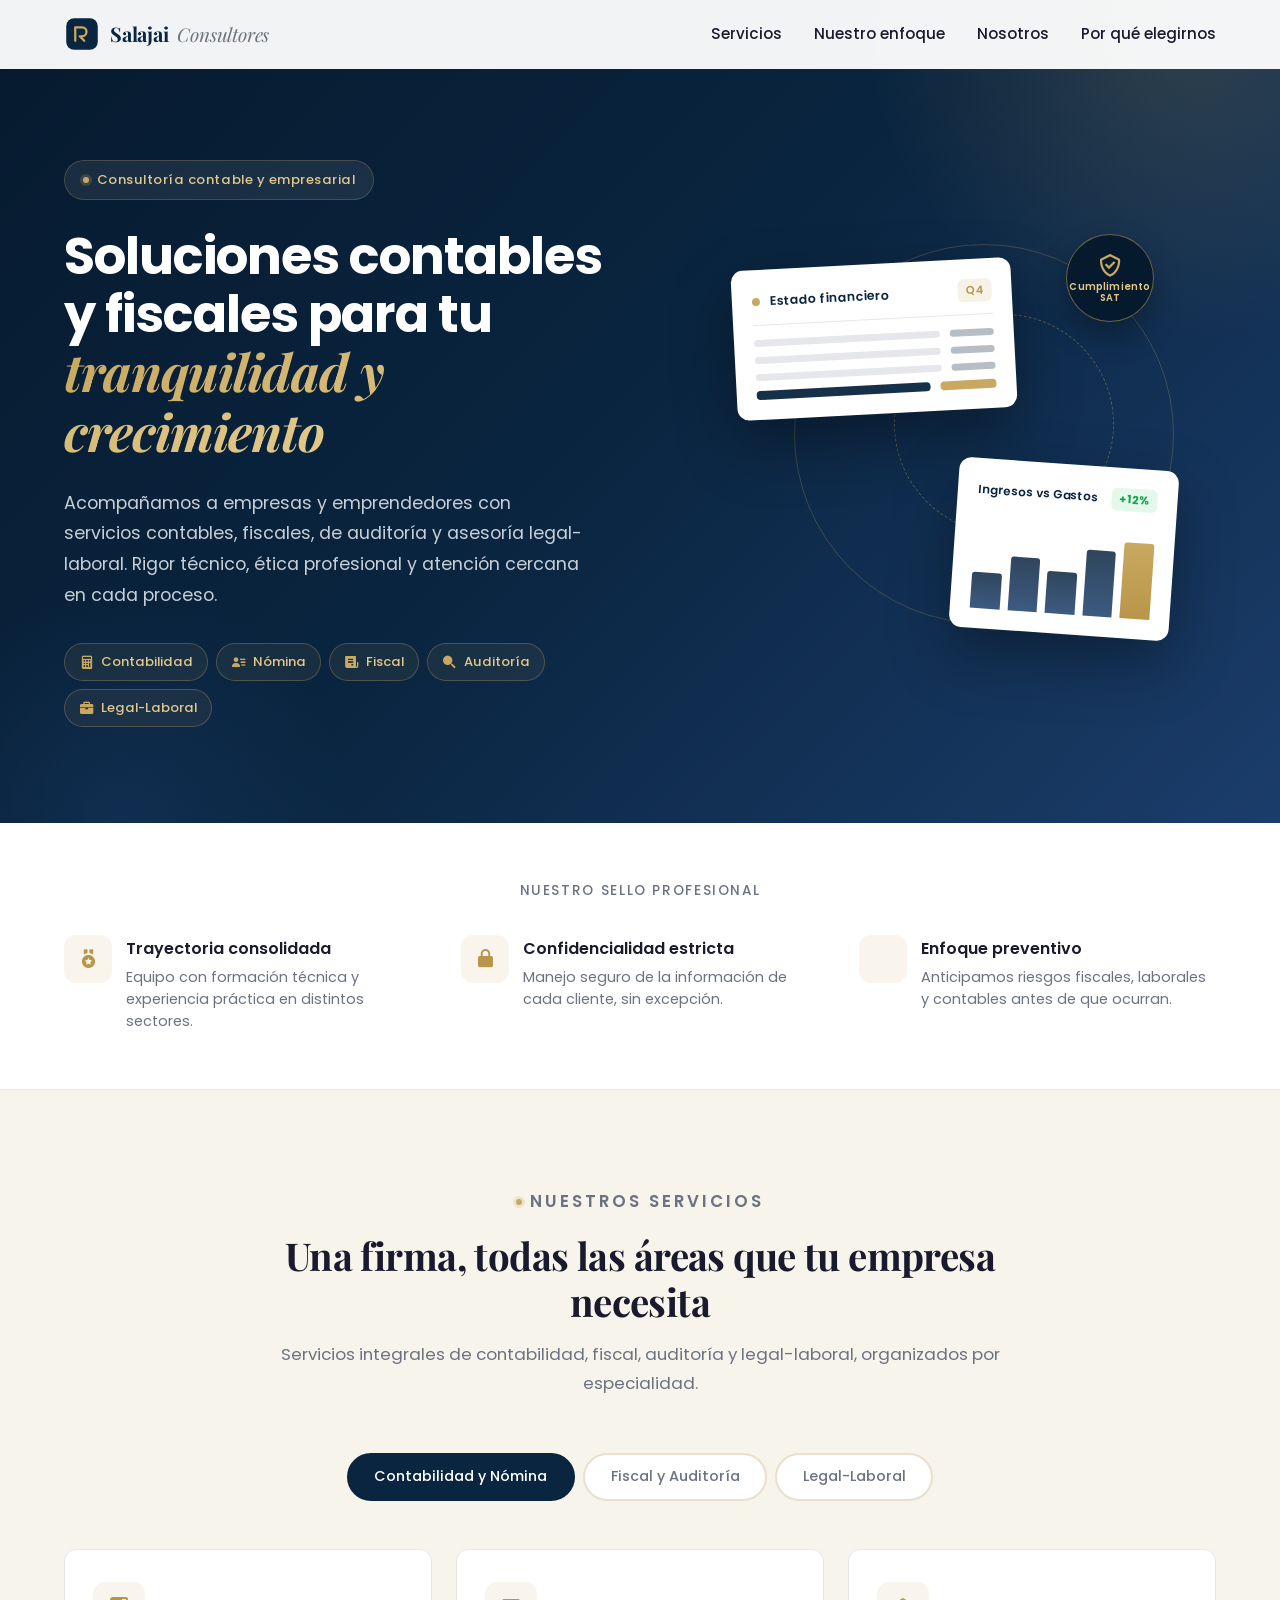
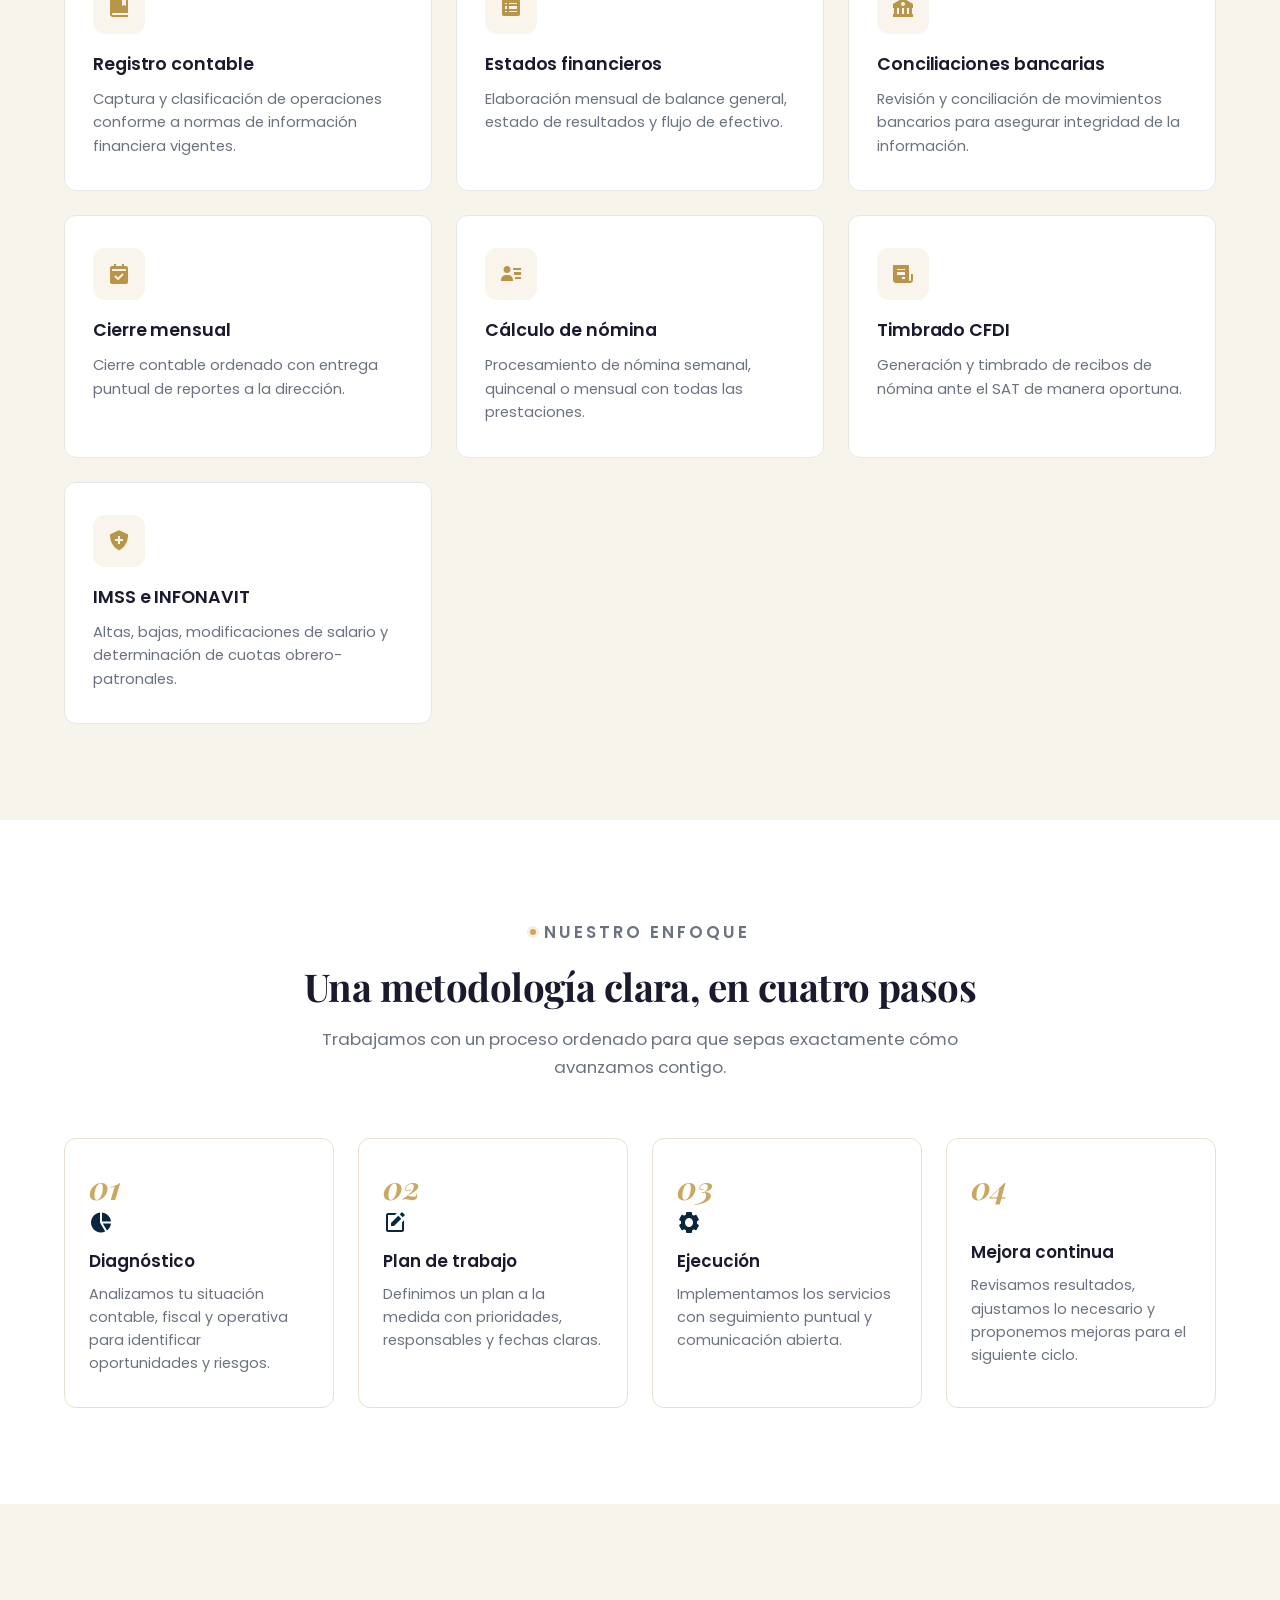
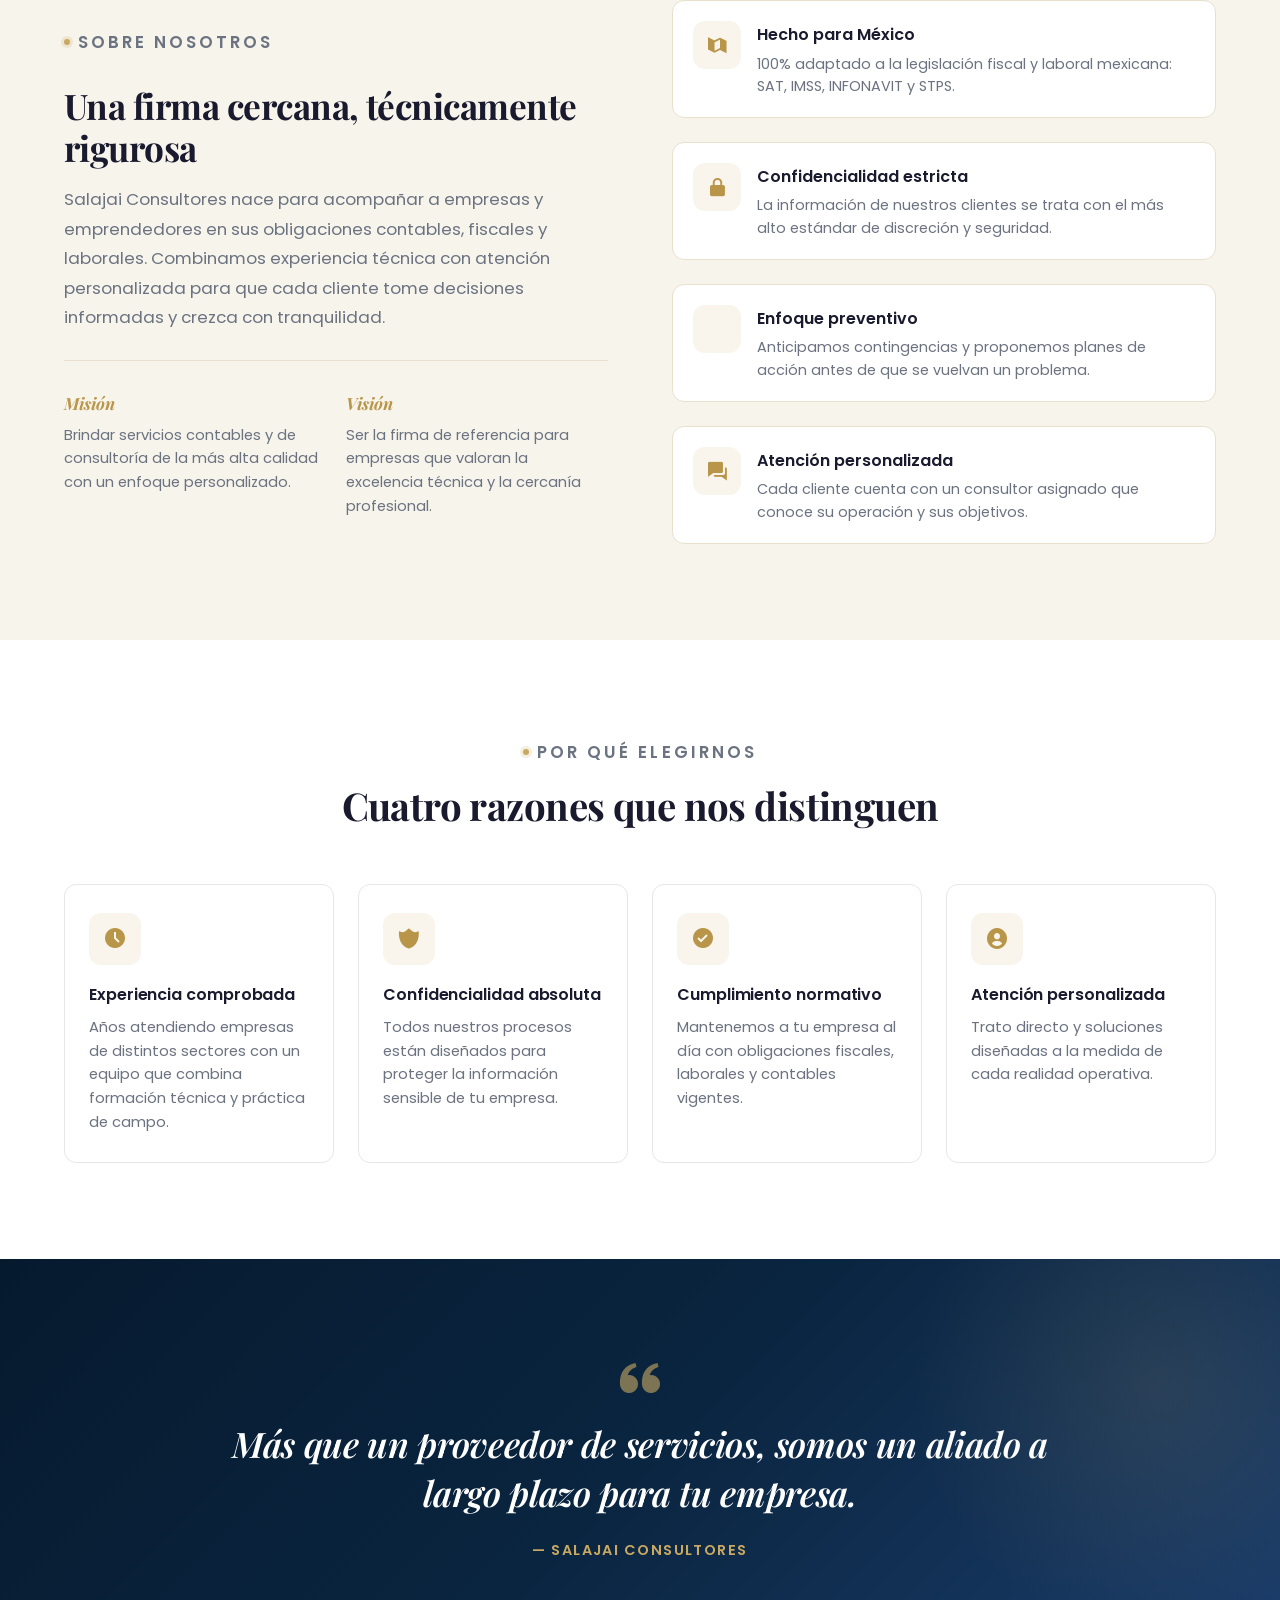
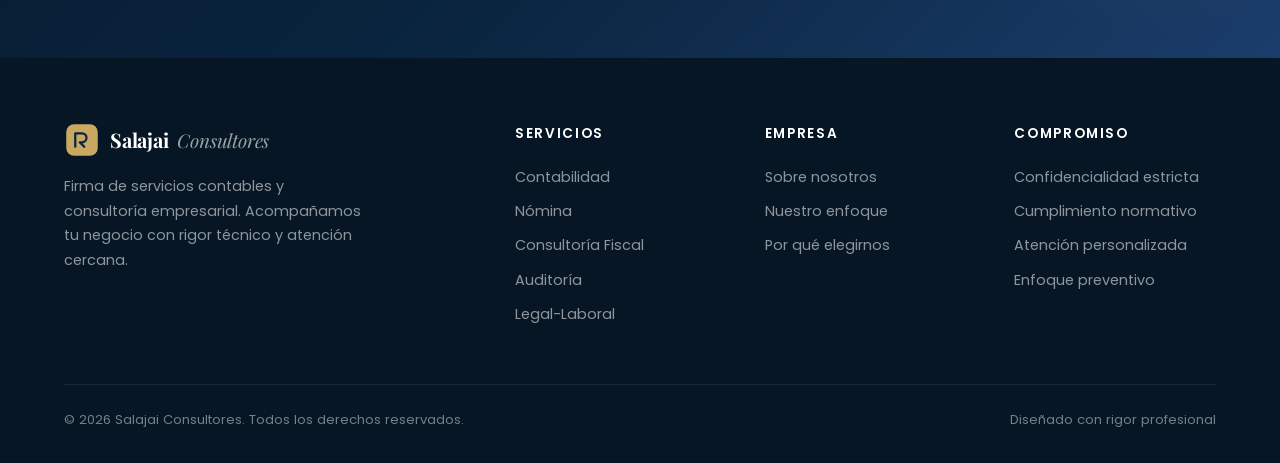
==== commit 30e6058b: "Rewrite site with NaaS-style structure: Poppins, dark gradient hero, tabs services, value props" ====
--- a/index.html
+++ b/index.html
@@ -1,467 +1,457 @@
 <!DOCTYPE html>
 <html lang="es">
 <head>
-  <meta charset="UTF-8">
-  <meta name="viewport" content="width=device-width, initial-scale=1.0">
-  <title>Salajai Consultores | Servicios contables y consultoría empresarial</title>
-  <meta name="description" content="Salajai Consultores ofrece servicios contables, nómina, consultoría fiscal, auditoría y asesoría legal-laboral con experiencia y atención personalizada.">
-  <link rel="preconnect" href="https://fonts.googleapis.com">
-  <link rel="preconnect" href="https://fonts.gstatic.com" crossorigin>
-  <link href="https://fonts.googleapis.com/css2?family=Inter:wght@400;500;600;700&family=Playfair+Display:wght@600;700;800&display=swap" rel="stylesheet">
-  <link rel="stylesheet" href="css/styles.css">
+    <meta charset="UTF-8">
+    <meta name="viewport" content="width=device-width, initial-scale=1.0">
+    <title>Salajai Consultores | Servicios contables y consultoría empresarial</title>
+    <meta name="description" content="Salajai Consultores brinda servicios contables, fiscales, de auditoría y asesoría legal-laboral con rigor técnico y atención personalizada.">
+    <link rel="stylesheet" href="css/styles.css">
+    <link rel="preconnect" href="https://fonts.googleapis.com">
+    <link rel="preconnect" href="https://fonts.gstatic.com" crossorigin>
+    <link href="https://fonts.googleapis.com/css2?family=Poppins:wght@400;500;600;700;800&family=Playfair+Display:wght@600;700&display=swap" rel="stylesheet">
+    <link href='https://unpkg.com/boxicons@2.1.4/css/boxicons.min.css' rel='stylesheet'>
 </head>
 <body>
-
-  <header class="site-header" id="siteHeader">
-    <div class="container header-inner">
-      <a href="#inicio" class="logo">
-        <span class="logo-mark" aria-hidden="true">
-          <svg viewBox="0 0 32 32" fill="none">
-            <rect x="2" y="2" width="28" height="28" rx="6" fill="#0A2540"/>
-            <path d="M10 22V10h6a4 4 0 0 1 0 8h-2l4 4" stroke="#C9A961" stroke-width="2" stroke-linecap="round" stroke-linejoin="round"/>
-          </svg>
-        </span>
-        <span class="logo-text">Salajai <em>Consultores</em></span>
-      </a>
-      <nav class="nav" id="primaryNav" aria-label="Navegación principal">
-        <a href="#inicio">Inicio</a>
-        <a href="#nosotros">Nosotros</a>
-        <a href="#servicios">Servicios</a>
-        <a href="#enfoque">Nuestro enfoque</a>
-        <a href="#por-que-elegirnos">Por qué elegirnos</a>
-      </nav>
-      <button class="nav-toggle" id="navToggle" aria-label="Abrir menú" aria-controls="primaryNav" aria-expanded="false">
-        <span></span><span></span><span></span>
-      </button>
-    </div>
-  </header>
-
-  <main>
-
-    <!-- ===================== HERO ===================== -->
-    <section id="inicio" class="hero">
-      <div class="hero-pattern" aria-hidden="true"></div>
-      <div class="hero-glow" aria-hidden="true"></div>
-
-      <div class="container hero-inner">
-        <div class="hero-text">
-          <p class="eyebrow eyebrow--light">
-            <span class="eyebrow-dot"></span>
-            Firma de servicios contables y consultoría
-          </p>
-          <h1>
-            Acompañamos tu empresa con
-            <span class="hero-accent">precisión, ética y cercanía</span>
-          </h1>
-          <p class="hero-subtitle">
-            En Salajai Consultores brindamos soluciones contables, fiscales y legales con un enfoque integral, ayudándote a cumplir, planear y crecer con tranquilidad.
-          </p>
-
-          <ul class="hero-chips" aria-label="Áreas de práctica">
-            <li>Contabilidad</li>
-            <li>Nómina</li>
-            <li>Fiscal</li>
-            <li>Auditoría</li>
-            <li>Legal-Laboral</li>
-          </ul>
+    <!-- Header -->
+    <header>
+        <nav class="container">
+            <a href="#inicio" class="logo">
+                <span class="logo-mark" aria-hidden="true">
+                    <svg viewBox="0 0 32 32" fill="none">
+                        <rect x="2" y="2" width="28" height="28" rx="7" fill="#0A2540"/>
+                        <path d="M10 22V10h6a4 4 0 0 1 0 8h-2l4 4" stroke="#C9A961" stroke-width="2" stroke-linecap="round" stroke-linejoin="round"/>
+                    </svg>
+                </span>
+                <span class="logo-text">Salajai <em>Consultores</em></span>
+            </a>
+            <ul class="nav-links">
+                <li><a href="#servicios">Servicios</a></li>
+                <li><a href="#enfoque">Nuestro enfoque</a></li>
+                <li><a href="#nosotros">Nosotros</a></li>
+                <li><a href="#por-que-elegirnos">Por qué elegirnos</a></li>
+            </ul>
+            <button class="hamburger" aria-label="Abrir menú">
+                <span></span>
+                <span></span>
+                <span></span>
+            </button>
+        </nav>
+    </header>
+
+    <!-- Mobile Overlay -->
+    <div class="mobile-overlay"></div>
+
+    <main>
+        <!-- ===================== HERO ===================== -->
+        <section class="hero" id="inicio">
+            <div class="container">
+                <div class="hero-content">
+                    <div class="hero-badge">
+                        <span class="badge-dot"></span>
+                        Consultoría contable y empresarial
+                    </div>
+                    <h1>
+                        Soluciones contables y fiscales para tu
+                        <span>tranquilidad y crecimiento</span>
+                    </h1>
+                    <p>
+                        Acompañamos a empresas y emprendedores con servicios contables, fiscales, de auditoría y asesoría legal-laboral. Rigor técnico, ética profesional y atención cercana en cada proceso.
+                    </p>
+                    <ul class="hero-chips" aria-label="Áreas de práctica">
+                        <li><i class='bx bxs-calculator'></i> Contabilidad</li>
+                        <li><i class='bx bxs-user-detail'></i> Nómina</li>
+                        <li><i class='bx bxs-receipt'></i> Fiscal</li>
+                        <li><i class='bx bxs-search-alt-2'></i> Auditoría</li>
+                        <li><i class='bx bxs-briefcase'></i> Legal-Laboral</li>
+                    </ul>
+                </div>
+                <div class="hero-visual">
+                    <div class="hero-visual-card">
+                        <div class="hvc-decor hvc-decor--1" aria-hidden="true"></div>
+                        <div class="hvc-decor hvc-decor--2" aria-hidden="true"></div>
+
+                        <div class="hvc-doc">
+                            <div class="hvc-doc-head">
+                                <span class="hvc-dot"></span>
+                                <span class="hvc-doc-title">Estado financiero</span>
+                                <span class="hvc-tag">Q4</span>
+                            </div>
+                            <div class="hvc-doc-rows">
+                                <div class="hvc-row"><span></span><span class="hvc-val"></span></div>
+                                <div class="hvc-row"><span></span><span class="hvc-val"></span></div>
+                                <div class="hvc-row"><span></span><span class="hvc-val"></span></div>
+                                <div class="hvc-row hvc-row--total"><span></span><span class="hvc-val"></span></div>
+                            </div>
+                        </div>
+
+                        <div class="hvc-chart">
+                            <div class="hvc-chart-head">
+                                <span class="hvc-chart-title">Ingresos vs Gastos</span>
+                                <span class="hvc-chart-pill">+12%</span>
+                            </div>
+                            <div class="hvc-bars">
+                                <span style="height:42%"></span>
+                                <span style="height:64%"></span>
+                                <span style="height:50%"></span>
+                                <span style="height:78%"></span>
+                                <span style="height:90%" class="hvc-bar--accent"></span>
+                            </div>
+                        </div>
+
+                        <div class="hvc-stamp" aria-hidden="true">
+                            <i class='bx bx-check-shield'></i>
+                            <span>Cumplimiento<br>SAT</span>
+                        </div>
+                    </div>
+                </div>
+            </div>
+        </section>
+
+        <!-- ===================== DISTINTIVOS ===================== -->
+        <section class="distinctives">
+            <div class="container">
+                <p class="distinctives-eyebrow">Nuestro sello profesional</p>
+                <div class="distinctives-grid">
+                    <div class="dist-item reveal">
+                        <div class="dist-icon"><i class='bx bxs-medal'></i></div>
+                        <div>
+                            <h4>Trayectoria consolidada</h4>
+                            <p>Equipo con formación técnica y experiencia práctica en distintos sectores.</p>
+                        </div>
+                    </div>
+                    <div class="dist-item reveal">
+                        <div class="dist-icon"><i class='bx bxs-lock-alt'></i></div>
+                        <div>
+                            <h4>Confidencialidad estricta</h4>
+                            <p>Manejo seguro de la información de cada cliente, sin excepción.</p>
+                        </div>
+                    </div>
+                    <div class="dist-item reveal">
+                        <div class="dist-icon"><i class='bx bxs-radar'></i></div>
+                        <div>
+                            <h4>Enfoque preventivo</h4>
+                            <p>Anticipamos riesgos fiscales, laborales y contables antes de que ocurran.</p>
+                        </div>
+                    </div>
+                </div>
+            </div>
+        </section>
+
+        <!-- ===================== SERVICIOS (Tabs) ===================== -->
+        <section id="servicios" class="section section-alt">
+            <div class="container">
+                <div class="section-header">
+                    <p class="section-eyebrow"><span class="badge-dot"></span> Nuestros servicios</p>
+                    <h2>Una firma, todas las áreas que tu empresa necesita</h2>
+                    <p>Servicios integrales de contabilidad, fiscal, auditoría y legal-laboral, organizados por especialidad.</p>
+                </div>
+
+                <div class="features-tabs">
+                    <button class="tab-btn active" data-tab="contables">Contabilidad y Nómina</button>
+                    <button class="tab-btn" data-tab="fiscal">Fiscal y Auditoría</button>
+                    <button class="tab-btn" data-tab="legal">Legal-Laboral</button>
+                </div>
+
+                <!-- Tab: Contabilidad y Nómina -->
+                <div class="tab-content active" data-tab-content="contables">
+                    <div class="features-grid">
+                        <div class="feature-card reveal">
+                            <i class='bx bxs-book-bookmark'></i>
+                            <h3>Registro contable</h3>
+                            <p>Captura y clasificación de operaciones conforme a normas de información financiera vigentes.</p>
+                        </div>
+                        <div class="feature-card reveal">
+                            <i class='bx bxs-spreadsheet'></i>
+                            <h3>Estados financieros</h3>
+                            <p>Elaboración mensual de balance general, estado de resultados y flujo de efectivo.</p>
+                        </div>
+                        <div class="feature-card reveal">
+                            <i class='bx bxs-bank'></i>
+                            <h3>Conciliaciones bancarias</h3>
+                            <p>Revisión y conciliación de movimientos bancarios para asegurar integridad de la información.</p>
+                        </div>
+                        <div class="feature-card reveal">
+                            <i class='bx bxs-calendar-check'></i>
+                            <h3>Cierre mensual</h3>
+                            <p>Cierre contable ordenado con entrega puntual de reportes a la dirección.</p>
+                        </div>
+                        <div class="feature-card reveal">
+                            <i class='bx bxs-user-detail'></i>
+                            <h3>Cálculo de nómina</h3>
+                            <p>Procesamiento de nómina semanal, quincenal o mensual con todas las prestaciones.</p>
+                        </div>
+                        <div class="feature-card reveal">
+                            <i class='bx bxs-receipt'></i>
+                            <h3>Timbrado CFDI</h3>
+                            <p>Generación y timbrado de recibos de nómina ante el SAT de manera oportuna.</p>
+                        </div>
+                        <div class="feature-card reveal">
+                            <i class='bx bxs-shield-plus'></i>
+                            <h3>IMSS e INFONAVIT</h3>
+                            <p>Altas, bajas, modificaciones de salario y determinación de cuotas obrero-patronales.</p>
+                        </div>
+                    </div>
+                </div>
+
+                <!-- Tab: Fiscal y Auditoría -->
+                <div class="tab-content" data-tab-content="fiscal">
+                    <div class="features-grid">
+                        <div class="feature-card reveal">
+                            <i class='bx bxs-bullseye'></i>
+                            <h3>Estrategia fiscal</h3>
+                            <p>Planeación fiscal con enfoque preventivo, identificando estímulos y oportunidades legales.</p>
+                        </div>
+                        <div class="feature-card reveal">
+                            <i class='bx bxs-file-doc'></i>
+                            <h3>Declaraciones mensuales</h3>
+                            <p>Cálculo, integración y presentación oportuna de pagos provisionales y definitivos.</p>
+                        </div>
+                        <div class="feature-card reveal">
+                            <i class='bx bxs-report'></i>
+                            <h3>Declaración anual</h3>
+                            <p>Determinación del impuesto anual, revisión integral y presentación ante el SAT.</p>
+                        </div>
+                        <div class="feature-card reveal">
+                            <i class='bx bxs-message-alt-detail'></i>
+                            <h3>Atención al SAT</h3>
+                            <p>Atención a invitaciones, requerimientos y revisiones, acompañándote en cada respuesta.</p>
+                        </div>
+                        <div class="feature-card reveal">
+                            <i class='bx bxs-search-alt-2'></i>
+                            <h3>Auditoría interna</h3>
+                            <p>Evaluación de controles internos, procesos y cumplimiento normativo dentro de la organización.</p>
+                        </div>
+                        <div class="feature-card reveal">
+                            <i class='bx bxs-check-shield'></i>
+                            <h3>Auditoría externa</h3>
+                            <p>Revisión independiente de estados financieros con dictamen profesional.</p>
+                        </div>
+                    </div>
+                </div>
+
+                <!-- Tab: Legal-Laboral -->
+                <div class="tab-content" data-tab-content="legal">
+                    <div class="features-grid">
+                        <div class="feature-card reveal">
+                            <i class='bx bxs-file-blank'></i>
+                            <h3>Contratos individuales</h3>
+                            <p>Elaboración y revisión de contratos individuales de trabajo conforme a la LFT.</p>
+                        </div>
+                        <div class="feature-card reveal">
+                            <i class='bx bxs-conversation'></i>
+                            <h3>Relaciones laborales</h3>
+                            <p>Asesoría en gestión de personal, conflictos laborales y comunicación con colaboradores.</p>
+                        </div>
+                        <div class="feature-card reveal">
+                            <i class='bx bxs-balance'></i>
+                            <h3>Normativa vigente</h3>
+                            <p>Acompañamiento ante reformas laborales, NOM y obligaciones de la STPS.</p>
+                        </div>
+                        <div class="feature-card reveal">
+                            <i class='bx bxs-calculator'></i>
+                            <h3>Finiquitos y liquidaciones</h3>
+                            <p>Cálculo correcto de prestaciones de término de relación laboral conforme a la ley.</p>
+                        </div>
+                        <div class="feature-card reveal">
+                            <i class='bx bxs-briefcase'></i>
+                            <h3>Reglamento interior</h3>
+                            <p>Elaboración y registro del reglamento interior de trabajo ante autoridades.</p>
+                        </div>
+                        <div class="feature-card reveal">
+                            <i class='bx bxs-group'></i>
+                            <h3>Comisiones mixtas</h3>
+                            <p>Conformación y operación de las comisiones mixtas que la ley exige a la empresa.</p>
+                        </div>
+                    </div>
+                </div>
+            </div>
+        </section>
+
+        <!-- ===================== ENFOQUE ===================== -->
+        <section id="enfoque" class="section">
+            <div class="container">
+                <div class="section-header">
+                    <p class="section-eyebrow"><span class="badge-dot"></span> Nuestro enfoque</p>
+                    <h2>Una metodología clara, en cuatro pasos</h2>
+                    <p>Trabajamos con un proceso ordenado para que sepas exactamente cómo avanzamos contigo.</p>
+                </div>
+
+                <div class="approach-grid">
+                    <div class="approach-step reveal">
+                        <div class="approach-num">01</div>
+                        <i class='bx bxs-pie-chart-alt-2 approach-icon'></i>
+                        <h3>Diagnóstico</h3>
+                        <p>Analizamos tu situación contable, fiscal y operativa para identificar oportunidades y riesgos.</p>
+                    </div>
+                    <div class="approach-step reveal">
+                        <div class="approach-num">02</div>
+                        <i class='bx bxs-edit approach-icon'></i>
+                        <h3>Plan de trabajo</h3>
+                        <p>Definimos un plan a la medida con prioridades, responsables y fechas claras.</p>
+                    </div>
+                    <div class="approach-step reveal">
+                        <div class="approach-num">03</div>
+                        <i class='bx bxs-cog approach-icon'></i>
+                        <h3>Ejecución</h3>
+                        <p>Implementamos los servicios con seguimiento puntual y comunicación abierta.</p>
+                    </div>
+                    <div class="approach-step reveal">
+                        <div class="approach-num">04</div>
+                        <i class='bx bxs-trending-up approach-icon'></i>
+                        <h3>Mejora continua</h3>
+                        <p>Revisamos resultados, ajustamos lo necesario y proponemos mejoras para el siguiente ciclo.</p>
+                    </div>
+                </div>
+            </div>
+        </section>
+
+        <!-- ===================== NOSOTROS ===================== -->
+        <section id="nosotros" class="section section-alt">
+            <div class="container">
+                <div class="about-grid">
+                    <div class="about-text">
+                        <p class="section-eyebrow"><span class="badge-dot"></span> Sobre Nosotros</p>
+                        <h2>Una firma cercana, técnicamente rigurosa</h2>
+                        <p>Salajai Consultores nace para acompañar a empresas y emprendedores en sus obligaciones contables, fiscales y laborales. Combinamos experiencia técnica con atención personalizada para que cada cliente tome decisiones informadas y crezca con tranquilidad.</p>
+
+                        <div class="about-meta">
+                            <div class="about-meta-item">
+                                <p class="about-meta-label">Misión</p>
+                                <p class="about-meta-text">Brindar servicios contables y de consultoría de la más alta calidad con un enfoque personalizado.</p>
+                            </div>
+                            <div class="about-meta-item">
+                                <p class="about-meta-label">Visión</p>
+                                <p class="about-meta-text">Ser la firma de referencia para empresas que valoran la excelencia técnica y la cercanía profesional.</p>
+                            </div>
+                        </div>
+                    </div>
+                    <div class="value-props">
+                        <div class="value-prop reveal">
+                            <div class="value-prop-icon"><i class='bx bxs-map-alt'></i></div>
+                            <div>
+                                <h4>Hecho para México</h4>
+                                <p>100% adaptado a la legislación fiscal y laboral mexicana: SAT, IMSS, INFONAVIT y STPS.</p>
+                            </div>
+                        </div>
+                        <div class="value-prop reveal">
+                            <div class="value-prop-icon"><i class='bx bxs-lock-alt'></i></div>
+                            <div>
+                                <h4>Confidencialidad estricta</h4>
+                                <p>La información de nuestros clientes se trata con el más alto estándar de discreción y seguridad.</p>
+                            </div>
+                        </div>
+                        <div class="value-prop reveal">
+                            <div class="value-prop-icon"><i class='bx bxs-radar'></i></div>
+                            <div>
+                                <h4>Enfoque preventivo</h4>
+                                <p>Anticipamos contingencias y proponemos planes de acción antes de que se vuelvan un problema.</p>
+                            </div>
+                        </div>
+                        <div class="value-prop reveal">
+                            <div class="value-prop-icon"><i class='bx bxs-conversation'></i></div>
+                            <div>
+                                <h4>Atención personalizada</h4>
+                                <p>Cada cliente cuenta con un consultor asignado que conoce su operación y sus objetivos.</p>
+                            </div>
+                        </div>
+                    </div>
+                </div>
+            </div>
+        </section>
+
+        <!-- ===================== POR QUÉ ELEGIRNOS ===================== -->
+        <section id="por-que-elegirnos" class="section">
+            <div class="container">
+                <div class="section-header">
+                    <p class="section-eyebrow"><span class="badge-dot"></span> Por qué elegirnos</p>
+                    <h2>Cuatro razones que nos distinguen</h2>
+                </div>
+                <div class="features-grid features-grid--why">
+                    <div class="feature-card feature-card--why reveal">
+                        <i class='bx bxs-time-five'></i>
+                        <h3>Experiencia comprobada</h3>
+                        <p>Años atendiendo empresas de distintos sectores con un equipo que combina formación técnica y práctica de campo.</p>
+                    </div>
+                    <div class="feature-card feature-card--why reveal">
+                        <i class='bx bxs-shield-alt-2'></i>
+                        <h3>Confidencialidad absoluta</h3>
+                        <p>Todos nuestros procesos están diseñados para proteger la información sensible de tu empresa.</p>
+                    </div>
+                    <div class="feature-card feature-card--why reveal">
+                        <i class='bx bxs-check-circle'></i>
+                        <h3>Cumplimiento normativo</h3>
+                        <p>Mantenemos a tu empresa al día con obligaciones fiscales, laborales y contables vigentes.</p>
+                    </div>
+                    <div class="feature-card feature-card--why reveal">
+                        <i class='bx bxs-user-circle'></i>
+                        <h3>Atención personalizada</h3>
+                        <p>Trato directo y soluciones diseñadas a la medida de cada realidad operativa.</p>
+                    </div>
+                </div>
+            </div>
+        </section>
+
+        <!-- ===================== CIERRE (statement) ===================== -->
+        <section class="section-dark statement-section">
+            <div class="container">
+                <i class='bx bxs-quote-alt-left statement-quote' aria-hidden="true"></i>
+                <h2>Más que un proveedor de servicios, somos un aliado a largo plazo para tu empresa.</h2>
+                <p class="statement-sign">— Salajai Consultores</p>
+            </div>
+        </section>
+    </main>
+
+    <!-- ===================== FOOTER ===================== -->
+    <footer>
+        <div class="container">
+            <div class="footer-grid">
+                <div class="footer-brand">
+                    <a href="#inicio" class="logo">
+                        <span class="logo-mark logo-mark--light" aria-hidden="true">
+                            <svg viewBox="0 0 32 32" fill="none">
+                                <rect x="2" y="2" width="28" height="28" rx="7" fill="#C9A961"/>
+                                <path d="M10 22V10h6a4 4 0 0 1 0 8h-2l4 4" stroke="#0A2540" stroke-width="2" stroke-linecap="round" stroke-linejoin="round"/>
+                            </svg>
+                        </span>
+                        <span class="logo-text logo-text--light">Salajai <em>Consultores</em></span>
+                    </a>
+                    <p>Firma de servicios contables y consultoría empresarial. Acompañamos tu negocio con rigor técnico y atención cercana.</p>
+                </div>
+                <div class="footer-col">
+                    <h4>Servicios</h4>
+                    <ul>
+                        <li><a href="#servicios">Contabilidad</a></li>
+                        <li><a href="#servicios">Nómina</a></li>
+                        <li><a href="#servicios">Consultoría Fiscal</a></li>
+                        <li><a href="#servicios">Auditoría</a></li>
+                        <li><a href="#servicios">Legal-Laboral</a></li>
+                    </ul>
+                </div>
+                <div class="footer-col">
+                    <h4>Empresa</h4>
+                    <ul>
+                        <li><a href="#nosotros">Sobre nosotros</a></li>
+                        <li><a href="#enfoque">Nuestro enfoque</a></li>
+                        <li><a href="#por-que-elegirnos">Por qué elegirnos</a></li>
+                    </ul>
+                </div>
+                <div class="footer-col">
+                    <h4>Compromiso</h4>
+                    <ul>
+                        <li>Confidencialidad estricta</li>
+                        <li>Cumplimiento normativo</li>
+                        <li>Atención personalizada</li>
+                        <li>Enfoque preventivo</li>
+                    </ul>
+                </div>
+            </div>
+            <div class="footer-bottom">
+                <p>&copy; <span id="footerYear">2026</span> Salajai Consultores. Todos los derechos reservados.</p>
+                <p>Diseñado con rigor profesional</p>
+            </div>
         </div>
-
-        <div class="hero-visual" aria-hidden="true">
-          <!-- Composición decorativa: tarjetas de balance + chart + sello -->
-          <div class="hv-stage">
-            <div class="hv-circle hv-circle--lg"></div>
-            <div class="hv-circle hv-circle--sm"></div>
-            <div class="hv-grid"></div>
-
-            <div class="hv-card hv-card--main">
-              <div class="hv-card-head">
-                <span class="hv-dot hv-dot--accent"></span>
-                <span class="hv-bar hv-bar--sm"></span>
-              </div>
-              <div class="hv-card-body">
-                <div class="hv-row"><span></span><span></span></div>
-                <div class="hv-row"><span></span><span></span></div>
-                <div class="hv-row"><span></span><span></span></div>
-                <div class="hv-row hv-row--total"><span></span><span></span></div>
-              </div>
-            </div>
-
-            <div class="hv-card hv-card--chart">
-              <div class="hv-chart-bars">
-                <span style="height:34%"></span>
-                <span style="height:58%"></span>
-                <span style="height:46%"></span>
-                <span style="height:78%"></span>
-                <span style="height:64%"></span>
-              </div>
-              <svg class="hv-chart-line" viewBox="0 0 120 60" fill="none">
-                <path d="M5 48 Q 25 22 45 30 T 90 18 T 115 8" stroke="#C9A961" stroke-width="2.5" stroke-linecap="round" fill="none"/>
-                <circle cx="115" cy="8" r="3.5" fill="#C9A961"/>
-              </svg>
-            </div>
-
-            <div class="hv-badge">
-              <svg viewBox="0 0 48 48" fill="none">
-                <circle cx="24" cy="24" r="22" stroke="#C9A961" stroke-width="1.5"/>
-                <circle cx="24" cy="24" r="17" stroke="#C9A961" stroke-width="1" stroke-dasharray="2 3"/>
-                <path d="M16 24l6 6 12-12" stroke="#C9A961" stroke-width="2.5" stroke-linecap="round" stroke-linejoin="round"/>
-              </svg>
-            </div>
-          </div>
-        </div>
-      </div>
-
-      <div class="hero-divider" aria-hidden="true">
-        <svg viewBox="0 0 1440 60" preserveAspectRatio="none">
-          <path d="M0 0 L1440 0 L1440 60 Q720 0 0 60 Z" fill="#F8F6F0"/>
-        </svg>
-      </div>
-    </section>
-
-    <!-- ===================== DISTINTIVOS ===================== -->
-    <section class="distinctives" aria-label="Distintivos">
-      <div class="container distinctives-grid">
-        <div class="dist-item">
-          <div class="dist-icon" aria-hidden="true">
-            <svg viewBox="0 0 24 24" fill="none" stroke="currentColor" stroke-width="1.6" stroke-linecap="round" stroke-linejoin="round">
-              <path d="M12 2 4 6v6c0 5 3.5 8.5 8 10 4.5-1.5 8-5 8-10V6z"/>
-              <path d="m9 12 2 2 4-4"/>
-            </svg>
-          </div>
-          <div>
-            <p class="dist-title">Trayectoria consolidada</p>
-            <p class="dist-text">Equipo con formación técnica y práctica en distintos sectores.</p>
-          </div>
-        </div>
-        <div class="dist-item">
-          <div class="dist-icon" aria-hidden="true">
-            <svg viewBox="0 0 24 24" fill="none" stroke="currentColor" stroke-width="1.6" stroke-linecap="round" stroke-linejoin="round">
-              <rect x="4" y="11" width="16" height="9" rx="2"/>
-              <path d="M8 11V7a4 4 0 0 1 8 0v4"/>
-            </svg>
-          </div>
-          <div>
-            <p class="dist-title">Confidencialidad estricta</p>
-            <p class="dist-text">Manejo seguro de la información de cada cliente, sin excepción.</p>
-          </div>
-        </div>
-        <div class="dist-item">
-          <div class="dist-icon" aria-hidden="true">
-            <svg viewBox="0 0 24 24" fill="none" stroke="currentColor" stroke-width="1.6" stroke-linecap="round" stroke-linejoin="round">
-              <circle cx="12" cy="12" r="3"/>
-              <circle cx="12" cy="12" r="9"/>
-              <path d="M12 3v3M12 18v3M3 12h3M18 12h3"/>
-            </svg>
-          </div>
-          <div>
-            <p class="dist-title">Enfoque preventivo</p>
-            <p class="dist-text">Anticipamos riesgos fiscales, laborales y contables.</p>
-          </div>
-        </div>
-      </div>
-    </section>
-
-    <!-- ===================== NOSOTROS ===================== -->
-    <section id="nosotros" class="about">
-      <div class="container about-inner">
-        <aside class="about-side">
-          <p class="eyebrow eyebrow--dark">
-            <span class="eyebrow-dot eyebrow-dot--dark"></span>
-            Sobre Nosotros
-          </p>
-          <h2>Tu aliado estratégico en finanzas, fiscal y cumplimiento.</h2>
-          <p class="about-lead">
-            Somos una firma cercana y rigurosa. Combinamos experiencia técnica con atención personalizada para que tomes decisiones con confianza.
-          </p>
-          <div class="about-quote">
-            <span class="about-quote-mark" aria-hidden="true">“</span>
-            <p>El verdadero valor de una asesoría no está solo en cumplir, sino en anticipar y construir tranquilidad.</p>
-          </div>
-        </aside>
-
-        <div class="about-cards">
-          <article class="about-card">
-            <div class="about-card-num">01</div>
-            <h3>Misión</h3>
-            <p>Brindar a nuestros clientes servicios contables, fiscales y de consultoría de la más alta calidad, con un enfoque personalizado que les permita tomar decisiones informadas, cumplir con sus obligaciones y crecer con tranquilidad.</p>
-          </article>
-          <article class="about-card">
-            <div class="about-card-num">02</div>
-            <h3>Visión</h3>
-            <p>Ser la firma consultora de referencia para empresas que valoran la excelencia técnica, la confidencialidad y la cercanía profesional, distinguiéndonos por la solidez de nuestro trabajo y la confianza que generamos.</p>
-          </article>
-        </div>
-      </div>
-    </section>
-
-    <!-- ===================== SERVICIOS ===================== -->
-    <section id="servicios" class="services">
-      <div class="services-bg" aria-hidden="true"></div>
-      <div class="container">
-        <header class="section-head">
-          <p class="eyebrow">
-            <span class="eyebrow-dot"></span>
-            Nuestros servicios
-          </p>
-          <h2>Soluciones integrales para cada etapa de tu empresa</h2>
-          <p class="section-lead">Cinco áreas de práctica conectadas que cubren las necesidades operativas, fiscales y de cumplimiento de tu organización.</p>
-        </header>
-
-        <div class="services-grid">
-
-          <article class="service-card">
-            <span class="service-num">01</span>
-            <div class="service-icon" aria-hidden="true">
-              <svg viewBox="0 0 24 24" fill="none" stroke="currentColor" stroke-width="1.5" stroke-linecap="round" stroke-linejoin="round">
-                <rect x="3" y="4" width="18" height="16" rx="2"/>
-                <path d="M3 9h18"/>
-                <path d="M8 13h2M8 17h2M14 13h2M14 17h2"/>
-              </svg>
-            </div>
-            <h3>Contabilidad</h3>
-            <p>Registro contable, elaboración de estados financieros, conciliaciones bancarias y cierre mensual conforme a normas vigentes.</p>
-            <ul class="service-bullets">
-              <li>Estados financieros</li>
-              <li>Conciliaciones</li>
-              <li>Cierre mensual</li>
-            </ul>
-          </article>
-
-          <article class="service-card">
-            <span class="service-num">02</span>
-            <div class="service-icon" aria-hidden="true">
-              <svg viewBox="0 0 24 24" fill="none" stroke="currentColor" stroke-width="1.5" stroke-linecap="round" stroke-linejoin="round">
-                <circle cx="9" cy="8" r="3"/>
-                <path d="M3 20c0-3.5 3-5 6-5s6 1.5 6 5"/>
-                <circle cx="17" cy="9" r="2.5"/>
-                <path d="M15 20c0-2.5 2-4 4.5-4 .5 0 1 .05 1.5.15"/>
-              </svg>
-            </div>
-            <h3>Nómina</h3>
-            <p>Cálculo y timbrado de nómina, gestión de prestaciones, alta y movimientos ante IMSS e INFONAVIT.</p>
-            <ul class="service-bullets">
-              <li>Timbrado CFDI</li>
-              <li>IMSS / INFONAVIT</li>
-              <li>Prestaciones</li>
-            </ul>
-          </article>
-
-          <article class="service-card">
-            <span class="service-num">03</span>
-            <div class="service-icon" aria-hidden="true">
-              <svg viewBox="0 0 24 24" fill="none" stroke="currentColor" stroke-width="1.5" stroke-linecap="round" stroke-linejoin="round">
-                <path d="M14 3H7a2 2 0 0 0-2 2v14a2 2 0 0 0 2 2h10a2 2 0 0 0 2-2V8z"/>
-                <path d="M14 3v5h5"/>
-                <path d="M9 14l2 2 4-4"/>
-              </svg>
-            </div>
-            <h3>Consultoría Fiscal</h3>
-            <p>Estrategia fiscal, declaraciones mensuales y anuales, y atención de requerimientos del SAT con enfoque preventivo.</p>
-            <ul class="service-bullets">
-              <li>Estrategia fiscal</li>
-              <li>Declaraciones</li>
-              <li>Atención SAT</li>
-            </ul>
-          </article>
-
-          <article class="service-card">
-            <span class="service-num">04</span>
-            <div class="service-icon" aria-hidden="true">
-              <svg viewBox="0 0 24 24" fill="none" stroke="currentColor" stroke-width="1.5" stroke-linecap="round" stroke-linejoin="round">
-                <circle cx="11" cy="11" r="7"/>
-                <path d="m20 20-3.5-3.5"/>
-                <path d="M8 11h6"/>
-                <path d="M11 8v6"/>
-              </svg>
-            </div>
-            <h3>Auditoría</h3>
-            <p>Auditoría interna y externa, revisión de cumplimiento normativo y dictámenes financieros con metodología rigurosa.</p>
-            <ul class="service-bullets">
-              <li>Interna y externa</li>
-              <li>Cumplimiento</li>
-              <li>Dictámenes</li>
-            </ul>
-          </article>
-
-          <article class="service-card">
-            <span class="service-num">05</span>
-            <div class="service-icon" aria-hidden="true">
-              <svg viewBox="0 0 24 24" fill="none" stroke="currentColor" stroke-width="1.5" stroke-linecap="round" stroke-linejoin="round">
-                <path d="M12 3v18"/>
-                <path d="M5 8h14"/>
-                <path d="M5 8l-2 6h6z"/>
-                <path d="M19 8l-2 6h6z"/>
-                <path d="M8 21h8"/>
-              </svg>
-            </div>
-            <h3>Asesoría Legal-Laboral</h3>
-            <p>Elaboración de contratos, gestión de relaciones laborales y asesoría en normativa vigente para tu plantilla.</p>
-            <ul class="service-bullets">
-              <li>Contratos</li>
-              <li>Relaciones laborales</li>
-              <li>Normativa vigente</li>
-            </ul>
-          </article>
-
-          <article class="service-card service-card--feature">
-            <div class="service-feature-content">
-              <p class="eyebrow eyebrow--light">
-                <span class="eyebrow-dot"></span>
-                Servicio integral
-              </p>
-              <h3>Acompañamiento continuo</h3>
-              <p>Cada cliente cuenta con un consultor asignado que conoce su operación, anticipa fechas críticas y coordina los servicios entre áreas.</p>
-            </div>
-            <svg class="service-feature-graphic" viewBox="0 0 120 120" fill="none" aria-hidden="true">
-              <circle cx="60" cy="60" r="55" stroke="#C9A961" stroke-opacity="0.4" stroke-width="1"/>
-              <circle cx="60" cy="60" r="40" stroke="#C9A961" stroke-opacity="0.6" stroke-width="1"/>
-              <circle cx="60" cy="60" r="25" stroke="#C9A961" stroke-width="1.5"/>
-              <circle cx="60" cy="60" r="6" fill="#C9A961"/>
-            </svg>
-          </article>
-
-        </div>
-      </div>
-    </section>
-
-    <!-- ===================== ENFOQUE ===================== -->
-    <section id="enfoque" class="approach">
-      <div class="container">
-        <header class="section-head section-head--left">
-          <p class="eyebrow eyebrow--dark">
-            <span class="eyebrow-dot eyebrow-dot--dark"></span>
-            Nuestro enfoque
-          </p>
-          <h2>Una metodología clara, en cuatro pasos</h2>
-          <p class="section-lead">Trabajamos con un proceso ordenado para que sepas exactamente cómo avanzamos contigo.</p>
-        </header>
-
-        <div class="approach-grid">
-
-          <div class="approach-step">
-            <div class="approach-num">01</div>
-            <div class="approach-line" aria-hidden="true"></div>
-            <h3>Diagnóstico</h3>
-            <p>Analizamos tu situación contable, fiscal y operativa para identificar oportunidades y riesgos.</p>
-          </div>
-
-          <div class="approach-step">
-            <div class="approach-num">02</div>
-            <div class="approach-line" aria-hidden="true"></div>
-            <h3>Plan de trabajo</h3>
-            <p>Definimos un plan a la medida con prioridades, responsables y fechas claras.</p>
-          </div>
-
-          <div class="approach-step">
-            <div class="approach-num">03</div>
-            <div class="approach-line" aria-hidden="true"></div>
-            <h3>Ejecución</h3>
-            <p>Implementamos los servicios contratados con seguimiento puntual y comunicación abierta.</p>
-          </div>
-
-          <div class="approach-step">
-            <div class="approach-num">04</div>
-            <h3>Mejora continua</h3>
-            <p>Revisamos resultados, ajustamos lo necesario y proponemos mejoras para el siguiente ciclo.</p>
-          </div>
-
-        </div>
-      </div>
-    </section>
-
-    <!-- ===================== POR QUÉ ELEGIRNOS ===================== -->
-    <section id="por-que-elegirnos" class="why-us">
-      <div class="container">
-        <header class="section-head">
-          <p class="eyebrow">
-            <span class="eyebrow-dot"></span>
-            Por qué elegirnos
-          </p>
-          <h2>Cuatro razones que nos distinguen</h2>
-        </header>
-
-        <div class="why-grid">
-
-          <article class="why-card">
-            <div class="why-icon" aria-hidden="true">
-              <svg viewBox="0 0 24 24" fill="none" stroke="currentColor" stroke-width="1.5" stroke-linecap="round" stroke-linejoin="round">
-                <circle cx="12" cy="12" r="9"/>
-                <path d="M12 7v5l3 2"/>
-              </svg>
-            </div>
-            <h3>Experiencia comprobada</h3>
-            <p>Años atendiendo a empresas de distintos sectores, con un equipo que combina formación técnica y práctica de campo.</p>
-          </article>
-
-          <article class="why-card">
-            <div class="why-icon" aria-hidden="true">
-              <svg viewBox="0 0 24 24" fill="none" stroke="currentColor" stroke-width="1.5" stroke-linecap="round" stroke-linejoin="round">
-                <path d="M12 2 4 6v6c0 5 3.5 8.5 8 10 4.5-1.5 8-5 8-10V6z"/>
-                <path d="m9 12 2 2 4-4"/>
-              </svg>
-            </div>
-            <h3>Confidencialidad absoluta</h3>
-            <p>La información de nuestros clientes se trata con el más alto estándar de discreción y seguridad profesional.</p>
-          </article>
-
-          <article class="why-card">
-            <div class="why-icon" aria-hidden="true">
-              <svg viewBox="0 0 24 24" fill="none" stroke="currentColor" stroke-width="1.5" stroke-linecap="round" stroke-linejoin="round">
-                <path d="M9 11l3 3L22 4"/>
-                <path d="M21 12v7a2 2 0 0 1-2 2H5a2 2 0 0 1-2-2V5a2 2 0 0 1 2-2h11"/>
-              </svg>
-            </div>
-            <h3>Cumplimiento normativo</h3>
-            <p>Mantenemos a tu empresa al día con las obligaciones fiscales, laborales y contables vigentes, evitando contingencias.</p>
-          </article>
-
-          <article class="why-card">
-            <div class="why-icon" aria-hidden="true">
-              <svg viewBox="0 0 24 24" fill="none" stroke="currentColor" stroke-width="1.5" stroke-linecap="round" stroke-linejoin="round">
-                <circle cx="9" cy="9" r="3"/>
-                <path d="M3 19c0-3 2.5-5 6-5s6 2 6 5"/>
-                <path d="M16 5l2 2 4-4"/>
-              </svg>
-            </div>
-            <h3>Atención personalizada</h3>
-            <p>Cada cliente recibe trato directo y soluciones diseñadas a la medida de su realidad operativa y sus objetivos.</p>
-          </article>
-
-        </div>
-
-        <div class="why-statement">
-          <p>“Más que un proveedor de servicios, somos un aliado a largo plazo para tu empresa.”</p>
-        </div>
-      </div>
-    </section>
-
-  </main>
-
-  <footer class="site-footer">
-    <div class="container footer-inner">
-      <div class="footer-brand">
-        <span class="logo-mark logo-mark--light" aria-hidden="true">
-          <svg viewBox="0 0 32 32" fill="none">
-            <rect x="2" y="2" width="28" height="28" rx="6" fill="#C9A961"/>
-            <path d="M10 22V10h6a4 4 0 0 1 0 8h-2l4 4" stroke="#0A2540" stroke-width="2" stroke-linecap="round" stroke-linejoin="round"/>
-          </svg>
-        </span>
-        <div>
-          <p class="footer-name">Salajai Consultores</p>
-          <p class="footer-tag">Servicios contables y consultoría empresarial</p>
-        </div>
-      </div>
-      <nav class="footer-nav" aria-label="Navegación pie de página">
-        <a href="#inicio">Inicio</a>
-        <a href="#nosotros">Nosotros</a>
-        <a href="#servicios">Servicios</a>
-        <a href="#enfoque">Nuestro enfoque</a>
-        <a href="#por-que-elegirnos">Por qué elegirnos</a>
-      </nav>
-      <p class="footer-copy">&copy; <span id="footerYear">2026</span> Salajai Consultores. Todos los derechos reservados.</p>
-    </div>
-  </footer>
-
-  <script src="js/main.js"></script>
+    </footer>
+
+    <script src="js/main.js"></script>
 </body>
 </html>
--- a/css/styles.css
+++ b/css/styles.css
@@ -1,1267 +1,1180 @@
 /* ============================================
-   Salajai Consultores — Hoja de estilos
-   ============================================ */
-
+   Salajai Consultores — Design System
+   ============================================ */
 :root {
-  --color-primary: #0A2540;
-  --color-primary-soft: #143258;
-  --color-primary-deep: #061A2E;
-  --color-accent: #C9A961;
-  --color-accent-soft: #E2C98A;
-  --color-accent-deep: #A8893F;
-  --color-bg: #F8F6F0;
-  --color-bg-alt: #FFFFFF;
-  --color-bg-warm: #F1ECE0;
-  --color-text: #1F2937;
-  --color-muted: #6B7280;
-  --color-border: #E5E7EB;
-  --color-border-warm: #E6DFC9;
-  --color-light: #F8F6F0;
-
-  --font-display: 'Playfair Display', Georgia, 'Times New Roman', serif;
-  --font-body: 'Inter', -apple-system, BlinkMacSystemFont, 'Segoe UI', sans-serif;
-
-  --shadow-sm: 0 1px 2px rgba(10, 37, 64, 0.05);
-  --shadow-md: 0 6px 24px rgba(10, 37, 64, 0.08);
-  --shadow-lg: 0 24px 60px rgba(10, 37, 64, 0.18);
-
-  --radius-sm: 4px;
-  --radius-md: 10px;
-  --radius-lg: 18px;
-
-  --header-height: 76px;
-  --transition: 0.3s cubic-bezier(.2, .7, .3, 1);
-}
-
-/* ---- Reset / base ---- */
-
-*,
-*::before,
-*::after { box-sizing: border-box; }
-
-html {
-  scroll-behavior: smooth;
-  scroll-padding-top: var(--header-height);
-}
+    --primary: #0A2540;
+    --primary-light: #1B3D6B;
+    --primary-deep: #061A2E;
+    --accent: #C9A961;
+    --accent-hover: #B89548;
+    --accent-soft: #E2C98A;
+
+    --bg-white: #FFFFFF;
+    --bg-light: #F7F4EC;
+    --bg-dark: #0A2540;
+    --bg-gradient: linear-gradient(135deg, #061A2E 0%, #0A2540 50%, #1B3D6B 100%);
+
+    --text-primary: #1A1A2E;
+    --text-secondary: #6B7280;
+    --text-light: #FFFFFF;
+    --border: #E5E7EB;
+    --border-warm: #E8E0CC;
+
+    --shadow-sm: 0 1px 3px rgba(10, 37, 64, 0.08);
+    --shadow-md: 0 6px 20px rgba(10, 37, 64, 0.10);
+    --shadow-lg: 0 14px 40px rgba(10, 37, 64, 0.16);
+
+    --font-sans: 'Poppins', -apple-system, BlinkMacSystemFont, sans-serif;
+    --font-display: 'Playfair Display', Georgia, serif;
+    --radius: 12px;
+    --radius-lg: 20px;
+    --transition: 0.3s ease;
+}
+
+* { margin: 0; padding: 0; box-sizing: border-box; }
+
+html { scroll-behavior: smooth; }
 
 body {
-  margin: 0;
-  font-family: var(--font-body);
-  font-size: 16px;
-  line-height: 1.65;
-  color: var(--color-text);
-  background-color: var(--color-bg-alt);
-  -webkit-font-smoothing: antialiased;
-  -moz-osx-font-smoothing: grayscale;
-}
-
-img, svg { display: block; max-width: 100%; }
-
-h1, h2, h3, h4 {
-  font-family: var(--font-display);
-  font-weight: 700;
-  color: var(--color-primary);
-  margin: 0 0 0.5em;
-  line-height: 1.18;
-  letter-spacing: -0.015em;
-}
-
-p { margin: 0 0 1em; }
-
-a {
-  color: inherit;
-  text-decoration: none;
-  transition: color var(--transition);
-}
-
-button {
-  font-family: inherit;
-  cursor: pointer;
-  border: none;
-  background: none;
-}
-
-ul { padding: 0; margin: 0; list-style: none; }
-
-/* ---- Layout helpers ---- */
+    background-color: var(--bg-white);
+    color: var(--text-secondary);
+    font-family: var(--font-sans);
+    line-height: 1.7;
+    overflow-x: hidden;
+}
 
 .container {
-  width: 100%;
-  max-width: 1200px;
-  margin: 0 auto;
-  padding: 0 24px;
-}
-
-/* Eyebrow (mini-tag con punto) */
-.eyebrow {
-  display: inline-flex;
-  align-items: center;
-  gap: 10px;
-  font-family: var(--font-body);
-  font-size: 12px;
-  font-weight: 600;
-  letter-spacing: 0.18em;
-  text-transform: uppercase;
-  color: var(--color-accent-deep);
-  margin: 0 0 18px;
-}
-
-.eyebrow--dark { color: var(--color-primary); }
-
-.eyebrow--light {
-  color: var(--color-accent-soft);
-}
-
-.eyebrow-dot {
-  width: 6px;
-  height: 6px;
-  border-radius: 50%;
-  background: var(--color-accent);
-  display: inline-block;
-}
-
-.eyebrow-dot--dark { background: var(--color-accent); }
-
-.section-head {
-  text-align: center;
-  max-width: 740px;
-  margin: 0 auto 64px;
-}
-
-.section-head--left {
-  text-align: left;
-  margin-left: 0;
-  margin-right: 0;
-  max-width: 720px;
-}
-
-.section-head--left .eyebrow { justify-content: flex-start; }
-
-.section-head h2 {
-  font-size: clamp(30px, 4vw, 42px);
-  margin-bottom: 16px;
-}
-
-.section-lead {
-  color: var(--color-muted);
-  font-size: 17px;
-  margin: 0;
-}
-
-/* ---- Header ---- */
-
-.site-header {
-  position: fixed;
-  top: 0; left: 0; right: 0;
-  height: var(--header-height);
-  background: rgba(255, 255, 255, 0.92);
-  backdrop-filter: saturate(180%) blur(10px);
-  -webkit-backdrop-filter: saturate(180%) blur(10px);
-  border-bottom: 1px solid var(--color-border);
-  z-index: 100;
-}
-
-.header-inner {
-  display: flex;
-  align-items: center;
-  justify-content: space-between;
-  height: 100%;
+    width: 90%;
+    max-width: 1200px;
+    margin: 0 auto;
+}
+
+img, svg { max-width: 100%; display: block; }
+
+ul { list-style: none; }
+
+/* ============================================
+   Header
+   ============================================ */
+header {
+    background-color: rgba(255, 255, 255, 0.95);
+    padding: 1rem 0;
+    position: fixed;
+    width: 100%;
+    top: 0;
+    z-index: 100;
+    backdrop-filter: blur(12px);
+    -webkit-backdrop-filter: blur(12px);
+    transition: box-shadow var(--transition), border-color var(--transition);
+    border-bottom: 1px solid transparent;
+}
+
+header.scrolled {
+    box-shadow: var(--shadow-sm);
+    border-bottom: 1px solid var(--border);
+}
+
+nav {
+    display: flex;
+    justify-content: space-between;
+    align-items: center;
 }
 
 .logo {
-  display: flex;
-  align-items: center;
-  gap: 12px;
-  color: var(--color-primary);
+    text-decoration: none;
+    display: flex;
+    align-items: center;
+    gap: 10px;
+    color: var(--primary);
 }
 
 .logo-mark {
-  width: 38px;
-  height: 38px;
-  display: inline-flex;
-  align-items: center;
-  justify-content: center;
+    width: 36px;
+    height: 36px;
+    display: inline-flex;
+    flex-shrink: 0;
 }
 
 .logo-mark svg { width: 100%; height: 100%; }
 
 .logo-text {
-  font-family: var(--font-display);
-  font-size: 20px;
-  font-weight: 700;
-  letter-spacing: -0.01em;
+    font-family: var(--font-display);
+    font-size: 1.25rem;
+    font-weight: 700;
+    color: var(--primary);
+    letter-spacing: -0.01em;
 }
 
 .logo-text em {
-  font-style: italic;
-  font-weight: 400;
-  color: var(--color-muted);
-  margin-left: 4px;
-}
-
-.nav { display: flex; gap: 32px; }
-
-.nav a {
-  font-size: 14px;
-  font-weight: 500;
-  color: var(--color-text);
-  position: relative;
-  padding: 6px 0;
-}
-
-.nav a::after {
-  content: '';
-  position: absolute;
-  left: 0; right: 0; bottom: -2px;
-  height: 2px;
-  background: var(--color-accent);
-  transform: scaleX(0);
-  transform-origin: center;
-  transition: transform var(--transition);
-}
-
-.nav a:hover { color: var(--color-primary); }
-.nav a:hover::after { transform: scaleX(1); }
-
-.nav-toggle {
-  display: none;
-  flex-direction: column;
-  gap: 5px;
-  width: 32px;
-  height: 32px;
-  align-items: center;
-  justify-content: center;
-}
-
-.nav-toggle span {
-  display: block;
-  width: 22px; height: 2px;
-  background: var(--color-primary);
-  transition: transform var(--transition), opacity var(--transition);
-}
-
-.nav-toggle[aria-expanded="true"] span:nth-child(1) { transform: translateY(7px) rotate(45deg); }
-.nav-toggle[aria-expanded="true"] span:nth-child(2) { opacity: 0; }
-.nav-toggle[aria-expanded="true"] span:nth-child(3) { transform: translateY(-7px) rotate(-45deg); }
-
-/* ============================================
-   HERO
-   ============================================ */
-
-.hero {
-  position: relative;
-  padding: calc(var(--header-height) + 80px) 0 140px;
-  background:
-    radial-gradient(ellipse 80% 60% at 80% 0%, rgba(201, 169, 97, 0.18), transparent 60%),
-    radial-gradient(ellipse 60% 50% at 0% 100%, rgba(201, 169, 97, 0.08), transparent 60%),
-    linear-gradient(180deg, var(--color-primary-deep) 0%, var(--color-primary) 100%);
-  color: var(--color-light);
-  overflow: hidden;
-}
-
-.hero-pattern {
-  position: absolute;
-  inset: 0;
-  background-image:
-    linear-gradient(rgba(255, 255, 255, 0.035) 1px, transparent 1px),
-    linear-gradient(90deg, rgba(255, 255, 255, 0.035) 1px, transparent 1px);
-  background-size: 64px 64px;
-  mask-image: radial-gradient(ellipse at 50% 40%, black 30%, transparent 80%);
-  -webkit-mask-image: radial-gradient(ellipse at 50% 40%, black 30%, transparent 80%);
-  pointer-events: none;
-}
-
-.hero-glow {
-  position: absolute;
-  width: 600px;
-  height: 600px;
-  border-radius: 50%;
-  background: radial-gradient(circle, rgba(201, 169, 97, 0.18) 0%, transparent 70%);
-  top: -200px;
-  right: -150px;
-  pointer-events: none;
-  filter: blur(40px);
-}
-
-.hero-inner {
-  position: relative;
-  display: grid;
-  grid-template-columns: 1fr;
-  gap: 64px;
-  align-items: center;
-}
-
-.hero-text { position: relative; z-index: 2; }
-
-.hero h1 {
-  color: var(--color-light);
-  font-size: clamp(36px, 5.5vw, 60px);
-  margin-bottom: 24px;
-  line-height: 1.1;
-  font-weight: 700;
-}
-
-.hero-accent {
-  background: linear-gradient(120deg, var(--color-accent) 0%, var(--color-accent-soft) 100%);
-  -webkit-background-clip: text;
-  background-clip: text;
-  color: transparent;
-  font-style: italic;
-  font-weight: 700;
-}
-
-.hero-subtitle {
-  font-size: clamp(15px, 1.4vw, 17px);
-  color: rgba(248, 246, 240, 0.8);
-  max-width: 540px;
-  line-height: 1.75;
-  margin: 0 0 32px;
-}
-
-.hero-chips {
-  display: flex;
-  flex-wrap: wrap;
-  gap: 8px;
-  margin: 0;
-}
-
-.hero-chips li {
-  padding: 7px 14px;
-  border: 1px solid rgba(201, 169, 97, 0.4);
-  border-radius: 100px;
-  font-size: 12px;
-  font-weight: 500;
-  color: var(--color-accent-soft);
-  letter-spacing: 0.04em;
-  background: rgba(201, 169, 97, 0.06);
-}
-
-/* ---- Hero visual ---- */
-
-.hero-visual {
-  position: relative;
-  height: 420px;
-  display: flex;
-  align-items: center;
-  justify-content: center;
-}
-
-.hv-stage {
-  position: relative;
-  width: 100%;
-  height: 100%;
-  max-width: 460px;
-}
-
-.hv-circle {
-  position: absolute;
-  border-radius: 50%;
-  border: 1px solid rgba(201, 169, 97, 0.4);
-}
-
-.hv-circle--lg {
-  width: 380px; height: 380px;
-  top: 20px; right: 0;
-  border-color: rgba(201, 169, 97, 0.25);
-}
-
-.hv-circle--sm {
-  width: 220px; height: 220px;
-  top: 100px; right: 80px;
-  border-color: rgba(201, 169, 97, 0.4);
-  border-style: dashed;
-}
-
-.hv-grid {
-  position: absolute;
-  width: 80px; height: 80px;
-  top: 30px; left: 0;
-  background-image:
-    radial-gradient(circle, rgba(201, 169, 97, 0.5) 1.5px, transparent 1.5px);
-  background-size: 16px 16px;
-  opacity: 0.6;
-}
-
-.hv-card {
-  position: absolute;
-  background: var(--color-light);
-  border-radius: var(--radius-md);
-  box-shadow: var(--shadow-lg);
-  border: 1px solid rgba(255, 255, 255, 0.6);
-}
-
-.hv-card--main {
-  width: 260px;
-  height: 320px;
-  top: 50px;
-  left: 30px;
-  padding: 20px;
-  transform: rotate(-4deg);
-  display: flex;
-  flex-direction: column;
-  gap: 14px;
-}
-
-.hv-card-head {
-  display: flex;
-  align-items: center;
-  gap: 10px;
-  padding-bottom: 14px;
-  border-bottom: 1px solid var(--color-border);
-}
-
-.hv-dot {
-  width: 10px; height: 10px;
-  border-radius: 50%;
-  background: var(--color-primary);
-}
-
-.hv-dot--accent { background: var(--color-accent); }
-
-.hv-bar {
-  height: 6px;
-  border-radius: 3px;
-  background: linear-gradient(90deg, var(--color-primary) 0%, transparent 100%);
-  flex: 1;
-  opacity: 0.4;
-}
-
-.hv-bar--sm { width: 60%; flex: none; }
-
-.hv-card-body {
-  display: flex;
-  flex-direction: column;
-  gap: 12px;
-}
-
-.hv-row {
-  display: flex;
-  justify-content: space-between;
-  align-items: center;
-  gap: 12px;
-}
-
-.hv-row span:first-child {
-  height: 8px;
-  background: var(--color-border);
-  border-radius: 4px;
-  flex: 1;
-}
-
-.hv-row span:last-child {
-  width: 40px;
-  height: 8px;
-  background: var(--color-text);
-  opacity: 0.3;
-  border-radius: 4px;
-}
-
-.hv-row--total span:first-child {
-  background: var(--color-primary);
-  opacity: 0.9;
-  height: 10px;
-}
-
-.hv-row--total span:last-child {
-  background: var(--color-accent);
-  opacity: 1;
-  height: 10px;
-  width: 56px;
-}
-
-.hv-card--chart {
-  width: 200px;
-  height: 160px;
-  bottom: 20px;
-  right: 0;
-  padding: 18px;
-  transform: rotate(5deg);
-  display: flex;
-  flex-direction: column;
-  justify-content: space-between;
-}
-
-.hv-chart-bars {
-  display: flex;
-  align-items: flex-end;
-  justify-content: space-between;
-  gap: 6px;
-  height: 50%;
-}
-
-.hv-chart-bars span {
-  flex: 1;
-  background: linear-gradient(180deg, var(--color-primary) 0%, var(--color-primary-soft) 100%);
-  border-radius: 3px 3px 0 0;
-  opacity: 0.85;
-}
-
-.hv-chart-line { width: 100%; height: 50%; }
-
-.hv-badge {
-  position: absolute;
-  width: 80px; height: 80px;
-  background: var(--color-primary-deep);
-  border: 1px solid rgba(201, 169, 97, 0.5);
-  border-radius: 50%;
-  top: 0; right: 30px;
-  display: flex;
-  align-items: center;
-  justify-content: center;
-  box-shadow: 0 10px 30px rgba(0, 0, 0, 0.3);
-}
-
-.hv-badge svg { width: 56%; height: 56%; }
-
-/* Divisor inferior del hero */
-.hero-divider {
-  position: absolute;
-  bottom: -1px;
-  left: 0; right: 0;
-  height: 60px;
-  pointer-events: none;
-}
-
-.hero-divider svg {
-  width: 100%;
-  height: 100%;
-  display: block;
-}
-
-/* ============================================
-   DISTINTIVOS
-   ============================================ */
-
-.distinctives {
-  background: var(--color-bg);
-  padding: 56px 0;
-  border-bottom: 1px solid var(--color-border-warm);
-}
-
-.distinctives-grid {
-  display: grid;
-  grid-template-columns: 1fr;
-  gap: 32px;
-}
-
-.dist-item {
-  display: flex;
-  align-items: flex-start;
-  gap: 16px;
-}
-
-.dist-icon {
-  flex-shrink: 0;
-  width: 48px;
-  height: 48px;
-  border-radius: var(--radius-md);
-  background: var(--color-bg-alt);
-  border: 1px solid var(--color-border-warm);
-  display: flex;
-  align-items: center;
-  justify-content: center;
-  color: var(--color-primary);
-  box-shadow: var(--shadow-sm);
-}
-
-.dist-icon svg { width: 22px; height: 22px; }
-
-.dist-title {
-  font-family: var(--font-body);
-  font-weight: 600;
-  color: var(--color-primary);
-  font-size: 15px;
-  margin: 0 0 4px;
-  letter-spacing: -0.005em;
-}
-
-.dist-text {
-  font-size: 14px;
-  color: var(--color-muted);
-  margin: 0;
-  line-height: 1.6;
-}
-
-/* ============================================
-   ABOUT
-   ============================================ */
-
-.about {
-  padding: 100px 0;
-  background: var(--color-bg);
-  position: relative;
-}
-
-.about-inner {
-  display: grid;
-  grid-template-columns: 1fr;
-  gap: 56px;
-  align-items: start;
-}
-
-.about-side h2 {
-  font-size: clamp(28px, 3.4vw, 38px);
-  margin-bottom: 20px;
-}
-
-.about-lead {
-  font-size: 17px;
-  color: var(--color-text);
-  line-height: 1.7;
-  margin: 0 0 32px;
-}
-
-.about-quote {
-  position: relative;
-  padding: 24px 28px 24px 32px;
-  background: var(--color-bg-alt);
-  border-left: 3px solid var(--color-accent);
-  border-radius: 0 var(--radius-md) var(--radius-md) 0;
-  box-shadow: var(--shadow-sm);
-}
-
-.about-quote-mark {
-  position: absolute;
-  top: -8px;
-  left: 16px;
-  font-family: var(--font-display);
-  font-size: 64px;
-  line-height: 1;
-  color: var(--color-accent);
-  opacity: 0.4;
-}
-
-.about-quote p {
-  font-family: var(--font-display);
-  font-style: italic;
-  font-size: 18px;
-  color: var(--color-primary);
-  margin: 0;
-  line-height: 1.5;
-  position: relative;
-  z-index: 1;
-}
-
-.about-cards {
-  display: grid;
-  gap: 24px;
-}
-
-.about-card {
-  position: relative;
-  background: var(--color-bg-alt);
-  padding: 36px 32px;
-  border-radius: var(--radius-md);
-  box-shadow: var(--shadow-sm);
-  border: 1px solid var(--color-border-warm);
-  transition: transform var(--transition), box-shadow var(--transition);
-}
-
-.about-card:hover {
-  transform: translateY(-3px);
-  box-shadow: var(--shadow-md);
-}
-
-.about-card-num {
-  font-family: var(--font-display);
-  font-style: italic;
-  font-size: 28px;
-  color: var(--color-accent);
-  font-weight: 700;
-  margin-bottom: 8px;
-}
-
-.about-card h3 {
-  font-size: 24px;
-  margin-bottom: 12px;
-}
-
-.about-card p {
-  color: var(--color-muted);
-  margin: 0;
-  line-height: 1.7;
-}
-
-/* ============================================
-   SERVICES
-   ============================================ */
-
-.services {
-  position: relative;
-  padding: 100px 0;
-  background: var(--color-bg-alt);
-  overflow: hidden;
-}
-
-.services-bg {
-  position: absolute;
-  top: 0; right: -200px;
-  width: 600px; height: 600px;
-  background: radial-gradient(circle, rgba(201, 169, 97, 0.06) 0%, transparent 70%);
-  pointer-events: none;
-}
-
-.services-grid {
-  display: grid;
-  grid-template-columns: 1fr;
-  gap: 20px;
-  position: relative;
-}
-
-.service-card {
-  position: relative;
-  padding: 36px 32px;
-  background: var(--color-bg-alt);
-  border: 1px solid var(--color-border);
-  border-radius: var(--radius-md);
-  transition: transform var(--transition), box-shadow var(--transition), border-color var(--transition);
-  overflow: hidden;
-}
-
-.service-card::before {
-  content: '';
-  position: absolute;
-  top: 0; left: 0;
-  width: 0; height: 3px;
-  background: var(--color-accent);
-  transition: width var(--transition);
-}
-
-.service-card:hover {
-  transform: translateY(-6px);
-  box-shadow: var(--shadow-md);
-  border-color: var(--color-accent);
-}
-
-.service-card:hover::before { width: 100%; }
-
-.service-num {
-  position: absolute;
-  top: 24px; right: 28px;
-  font-family: var(--font-display);
-  font-style: italic;
-  font-size: 16px;
-  color: var(--color-accent);
-  font-weight: 700;
-  letter-spacing: 0.02em;
-}
-
-.service-icon {
-  width: 56px;
-  height: 56px;
-  display: flex;
-  align-items: center;
-  justify-content: center;
-  background: var(--color-bg);
-  color: var(--color-primary);
-  border-radius: var(--radius-md);
-  margin-bottom: 20px;
-  transition: background var(--transition), color var(--transition);
-}
-
-.service-card:hover .service-icon {
-  background: var(--color-primary);
-  color: var(--color-accent);
-}
-
-.service-icon svg { width: 28px; height: 28px; }
-
-.service-card h3 {
-  font-size: 21px;
-  margin-bottom: 12px;
-}
-
-.service-card > p {
-  color: var(--color-muted);
-  margin: 0 0 16px;
-  font-size: 15px;
-  line-height: 1.65;
-}
-
-.service-bullets {
-  display: flex;
-  flex-wrap: wrap;
-  gap: 6px 8px;
-  padding-top: 16px;
-  border-top: 1px solid var(--color-border);
-}
-
-.service-bullets li {
-  font-size: 12px;
-  color: var(--color-primary);
-  font-weight: 500;
-  padding: 4px 10px;
-  background: var(--color-bg);
-  border-radius: 100px;
-  letter-spacing: 0.02em;
-}
-
-/* Tarjeta destacada */
-.service-card--feature {
-  background: linear-gradient(135deg, var(--color-primary) 0%, var(--color-primary-deep) 100%);
-  color: var(--color-light);
-  border-color: transparent;
-  display: flex;
-  flex-direction: column;
-  justify-content: space-between;
-  position: relative;
-  overflow: hidden;
-}
-
-.service-card--feature::before { display: none; }
-
-.service-card--feature:hover {
-  transform: translateY(-6px);
-  box-shadow: var(--shadow-lg);
-  border-color: transparent;
-}
-
-.service-card--feature h3 {
-  color: var(--color-light);
-  font-size: 24px;
-}
-
-.service-card--feature p {
-  color: rgba(248, 246, 240, 0.78);
-  margin: 0;
-}
-
-.service-feature-content { position: relative; z-index: 1; }
-
-.service-feature-graphic {
-  position: absolute;
-  bottom: -30px;
-  right: -30px;
-  width: 200px;
-  height: 200px;
-  opacity: 0.6;
-}
-
-/* ============================================
-   APPROACH (Nuestro Enfoque)
-   ============================================ */
-
-.approach {
-  padding: 100px 0;
-  background: var(--color-bg);
-  position: relative;
-}
-
-.approach-grid {
-  display: grid;
-  grid-template-columns: 1fr;
-  gap: 32px;
-  position: relative;
-}
-
-.approach-step {
-  position: relative;
-  background: var(--color-bg-alt);
-  padding: 32px 28px;
-  border-radius: var(--radius-md);
-  border: 1px solid var(--color-border-warm);
-  box-shadow: var(--shadow-sm);
-  transition: transform var(--transition), box-shadow var(--transition);
-}
-
-.approach-step:hover {
-  transform: translateY(-4px);
-  box-shadow: var(--shadow-md);
-}
-
-.approach-num {
-  font-family: var(--font-display);
-  font-style: italic;
-  font-size: 36px;
-  color: var(--color-accent);
-  font-weight: 700;
-  line-height: 1;
-  margin-bottom: 16px;
-  position: relative;
-  display: inline-block;
-}
-
-.approach-num::after {
-  content: '';
-  position: absolute;
-  left: 0;
-  bottom: -8px;
-  width: 32px;
-  height: 2px;
-  background: var(--color-accent);
-}
-
-.approach-line {
-  display: none;
-}
-
-.approach-step h3 {
-  font-size: 19px;
-  margin-bottom: 10px;
-  font-family: var(--font-body);
-  font-weight: 600;
-  color: var(--color-primary);
-  letter-spacing: -0.005em;
-}
-
-.approach-step p {
-  color: var(--color-muted);
-  font-size: 14.5px;
-  line-height: 1.65;
-  margin: 0;
-}
-
-/* ============================================
-   WHY US
-   ============================================ */
-
-.why-us {
-  padding: 100px 0;
-  background: var(--color-bg-alt);
-  position: relative;
-}
-
-.why-grid {
-  display: grid;
-  grid-template-columns: 1fr;
-  gap: 24px;
-  margin-bottom: 64px;
-}
-
-.why-card {
-  display: flex;
-  flex-direction: column;
-  align-items: flex-start;
-  padding: 32px;
-  background: var(--color-bg-alt);
-  border: 1px solid var(--color-border);
-  border-radius: var(--radius-md);
-  transition: transform var(--transition), box-shadow var(--transition), border-color var(--transition);
-}
-
-.why-card:hover {
-  transform: translateY(-4px);
-  box-shadow: var(--shadow-md);
-  border-color: var(--color-accent);
-}
-
-.why-icon {
-  width: 56px;
-  height: 56px;
-  display: flex;
-  align-items: center;
-  justify-content: center;
-  background: var(--color-primary);
-  color: var(--color-accent);
-  border-radius: 50%;
-  margin-bottom: 20px;
-  position: relative;
-}
-
-.why-icon::after {
-  content: '';
-  position: absolute;
-  inset: -4px;
-  border: 1px dashed rgba(201, 169, 97, 0.4);
-  border-radius: 50%;
-}
-
-.why-icon svg { width: 24px; height: 24px; }
-
-.why-card h3 {
-  font-size: 18px;
-  margin-bottom: 10px;
-  font-family: var(--font-body);
-  font-weight: 600;
-  letter-spacing: -0.005em;
-}
-
-.why-card p {
-  color: var(--color-muted);
-  margin: 0;
-  font-size: 14.5px;
-  line-height: 1.7;
-}
-
-.why-statement {
-  text-align: center;
-  max-width: 800px;
-  margin: 0 auto;
-  padding: 40px 32px;
-  background: linear-gradient(135deg, var(--color-bg) 0%, var(--color-bg-warm) 100%);
-  border-radius: var(--radius-md);
-  border: 1px solid var(--color-border-warm);
-  position: relative;
-}
-
-.why-statement::before,
-.why-statement::after {
-  content: '';
-  position: absolute;
-  width: 30px;
-  height: 1px;
-  background: var(--color-accent);
-  top: 50%;
-}
-
-.why-statement::before { left: 0; }
-.why-statement::after { right: 0; }
-
-.why-statement p {
-  font-family: var(--font-display);
-  font-style: italic;
-  font-size: clamp(18px, 2vw, 22px);
-  color: var(--color-primary);
-  margin: 0;
-  line-height: 1.5;
-}
-
-/* ============================================
-   FOOTER
-   ============================================ */
-
-.site-footer {
-  background:
-    radial-gradient(ellipse at 0% 100%, rgba(201, 169, 97, 0.08), transparent 60%),
-    var(--color-primary-deep);
-  color: rgba(248, 246, 240, 0.75);
-  padding: 64px 0 32px;
-}
-
-.footer-inner {
-  display: flex;
-  flex-direction: column;
-  gap: 32px;
-  align-items: center;
-  text-align: center;
-}
-
-.footer-brand {
-  display: flex;
-  align-items: center;
-  gap: 16px;
-}
-
-.footer-name {
-  font-family: var(--font-display);
-  font-size: 22px;
-  font-weight: 700;
-  color: var(--color-light);
-  margin: 0;
-  text-align: left;
-  line-height: 1.2;
-}
-
-.footer-tag {
-  font-size: 13px;
-  color: rgba(248, 246, 240, 0.55);
-  margin: 4px 0 0;
-  text-align: left;
-}
-
-.footer-nav {
-  display: flex;
-  flex-wrap: wrap;
-  justify-content: center;
-  gap: 24px;
-}
-
-.footer-nav a {
-  font-size: 14px;
-  color: rgba(248, 246, 240, 0.75);
-  transition: color var(--transition);
-}
-
-.footer-nav a:hover { color: var(--color-accent); }
-
-.footer-copy {
-  font-size: 13px;
-  margin: 0;
-  padding-top: 24px;
-  border-top: 1px solid rgba(255, 255, 255, 0.08);
-  width: 100%;
-  color: rgba(248, 246, 240, 0.5);
-}
-
-/* ============================================
-   Responsive — Tablet (≥ 768px)
-   ============================================ */
-
-@media (min-width: 768px) {
-
-  .container { padding: 0 32px; }
-
-  .distinctives-grid {
-    grid-template-columns: repeat(3, 1fr);
-    gap: 40px;
-  }
-
-  .about-inner {
-    grid-template-columns: 1fr 1fr;
-    gap: 64px;
-  }
-
-  .services-grid {
-    grid-template-columns: repeat(2, 1fr);
-  }
-
-  .approach-grid {
-    grid-template-columns: repeat(2, 1fr);
-  }
-
-  .why-grid {
-    grid-template-columns: repeat(2, 1fr);
-  }
-
-  .footer-inner {
-    flex-direction: row;
-    justify-content: space-between;
-    text-align: left;
-    flex-wrap: wrap;
-  }
-
-  .footer-copy {
-    flex-basis: 100%;
-    text-align: center;
-  }
-}
-
-/* ============================================
-   Responsive — Desktop (≥ 1024px)
-   ============================================ */
-
-@media (min-width: 1024px) {
-
-  .hero-inner {
-    grid-template-columns: 1.05fr 0.95fr;
-    gap: 48px;
-  }
-
-  .about,
-  .services,
-  .approach,
-  .why-us { padding: 120px 0; }
-
-  .services-grid {
-    grid-template-columns: repeat(3, 1fr);
-    gap: 24px;
-  }
-
-  .approach-grid {
-    grid-template-columns: repeat(4, 1fr);
-    gap: 24px;
-  }
-
-  /* Línea conectora entre pasos del enfoque */
-  .approach-step:not(:last-child) .approach-line {
-    display: block;
-    position: absolute;
-    top: 56px;
-    right: -24px;
-    width: 24px;
-    height: 1px;
-    background: linear-gradient(90deg, var(--color-accent) 0%, transparent 100%);
-  }
-
-  .approach-step:not(:last-child) .approach-line::after {
+    font-style: italic;
+    font-weight: 400;
+    color: var(--text-secondary);
+    margin-left: 4px;
+    font-size: 0.95em;
+}
+
+.logo-text--light { color: var(--text-light); }
+.logo-text--light em { color: rgba(255, 255, 255, 0.6); }
+
+.nav-links {
+    display: flex;
+    align-items: center;
+    gap: 2rem;
+}
+
+.nav-links li a {
+    color: var(--text-primary);
+    text-decoration: none;
+    font-weight: 500;
+    font-size: 0.95rem;
+    transition: color var(--transition);
+    position: relative;
+    padding: 6px 0;
+}
+
+.nav-links li a::after {
     content: '';
     position: absolute;
+    bottom: -2px;
+    left: 0;
+    width: 0;
+    height: 2px;
+    background-color: var(--accent);
+    transition: width var(--transition);
+}
+
+.nav-links li a:hover { color: var(--primary); }
+.nav-links li a:hover::after { width: 100%; }
+
+/* Hamburger */
+.hamburger {
+    display: none;
+    flex-direction: column;
+    gap: 5px;
+    cursor: pointer;
+    padding: 5px;
+    z-index: 200;
+    background: none;
+    border: none;
+}
+
+.hamburger span {
+    display: block;
+    width: 26px;
+    height: 2px;
+    background-color: var(--primary);
+    border-radius: 3px;
+    transition: all var(--transition);
+}
+
+.hamburger.active span:nth-child(1) { transform: rotate(45deg) translate(5px, 6px); }
+.hamburger.active span:nth-child(2) { opacity: 0; }
+.hamburger.active span:nth-child(3) { transform: rotate(-45deg) translate(5px, -6px); }
+
+.mobile-overlay {
+    display: none;
+    position: fixed;
+    inset: 0;
+    background-color: rgba(10, 37, 64, 0.5);
+    z-index: 90;
+    opacity: 0;
+    transition: opacity var(--transition);
+}
+
+.mobile-overlay.active {
+    display: block;
+    opacity: 1;
+}
+
+/* ============================================
+   Hero
+   ============================================ */
+.hero {
+    background: var(--bg-gradient);
+    padding: 10rem 0 6rem;
+    position: relative;
+    overflow: hidden;
+}
+
+.hero::before {
+    content: '';
+    position: absolute;
+    top: -40%;
+    right: -20%;
+    width: 700px;
+    height: 700px;
+    background: radial-gradient(circle, rgba(201, 169, 97, 0.18) 0%, transparent 65%);
+    border-radius: 50%;
+    pointer-events: none;
+}
+
+.hero::after {
+    content: '';
+    position: absolute;
+    bottom: -30%;
+    left: -10%;
+    width: 500px;
+    height: 500px;
+    background: radial-gradient(circle, rgba(27, 61, 107, 0.4) 0%, transparent 65%);
+    border-radius: 50%;
+    pointer-events: none;
+}
+
+.hero .container {
+    display: grid;
+    grid-template-columns: 1fr 1fr;
+    gap: 4rem;
+    align-items: center;
+    position: relative;
+    z-index: 2;
+}
+
+.hero-content { text-align: left; }
+
+.hero-badge {
+    display: inline-flex;
+    align-items: center;
+    gap: 8px;
+    background: rgba(255, 255, 255, 0.08);
+    color: var(--accent-soft);
+    padding: 0.5rem 1.1rem;
+    border-radius: 50px;
+    font-size: 0.82rem;
+    font-weight: 500;
+    margin-bottom: 1.75rem;
+    backdrop-filter: blur(4px);
+    border: 1px solid rgba(201, 169, 97, 0.25);
+    letter-spacing: 0.04em;
+}
+
+.badge-dot {
+    width: 6px;
+    height: 6px;
+    border-radius: 50%;
+    background: var(--accent);
+    display: inline-block;
+    box-shadow: 0 0 0 3px rgba(201, 169, 97, 0.2);
+}
+
+.hero h1 {
+    color: var(--text-light);
+    font-size: 3.2rem;
+    line-height: 1.12;
+    margin-bottom: 1.5rem;
+    font-weight: 700;
+    letter-spacing: -0.02em;
+}
+
+.hero h1 span {
+    background: linear-gradient(120deg, var(--accent) 0%, var(--accent-soft) 100%);
+    -webkit-background-clip: text;
+    background-clip: text;
+    color: transparent;
+    font-style: italic;
+    font-family: var(--font-display);
+    font-weight: 700;
+}
+
+.hero-content > p {
+    color: rgba(255, 255, 255, 0.78);
+    font-size: 1.1rem;
+    line-height: 1.75;
+    margin-bottom: 2rem;
+    max-width: 520px;
+}
+
+.hero-chips {
+    display: flex;
+    flex-wrap: wrap;
+    gap: 8px;
+}
+
+.hero-chips li {
+    display: inline-flex;
+    align-items: center;
+    gap: 6px;
+    padding: 7px 14px;
+    background: rgba(201, 169, 97, 0.08);
+    border: 1px solid rgba(201, 169, 97, 0.3);
+    border-radius: 100px;
+    font-size: 0.82rem;
+    color: var(--accent-soft);
+    font-weight: 500;
+}
+
+.hero-chips li i {
+    font-size: 1rem;
+    color: var(--accent);
+}
+
+/* ---- Hero visual ---- */
+.hero-visual {
+    display: flex;
+    align-items: center;
+    justify-content: center;
+}
+
+.hero-visual-card {
+    position: relative;
+    width: 100%;
+    max-width: 460px;
+    height: 420px;
+}
+
+.hvc-decor {
+    position: absolute;
+    border-radius: 50%;
+    pointer-events: none;
+}
+
+.hvc-decor--1 {
+    width: 380px;
+    height: 380px;
+    top: 10px;
     right: 0;
-    top: -3px;
+    border: 1px solid rgba(201, 169, 97, 0.25);
+}
+
+.hvc-decor--2 {
+    width: 220px;
+    height: 220px;
+    top: 80px;
+    right: 60px;
+    border: 1px dashed rgba(201, 169, 97, 0.4);
+}
+
+.hvc-doc, .hvc-chart {
+    background: #fff;
+    border-radius: var(--radius);
+    box-shadow: 0 24px 60px rgba(0, 0, 0, 0.35);
+    padding: 1.25rem;
+    position: absolute;
+}
+
+.hvc-doc {
+    width: 280px;
+    top: 30px;
+    left: 20px;
+    transform: rotate(-3deg);
+}
+
+.hvc-doc-head {
+    display: flex;
+    align-items: center;
+    gap: 10px;
+    padding-bottom: 12px;
+    border-bottom: 1px solid var(--border);
+    margin-bottom: 14px;
+}
+
+.hvc-dot {
+    width: 8px;
+    height: 8px;
+    border-radius: 50%;
+    background: var(--accent);
+}
+
+.hvc-doc-title {
+    font-size: 0.78rem;
+    font-weight: 600;
+    color: var(--primary);
+    flex: 1;
+}
+
+.hvc-tag {
+    font-size: 0.7rem;
+    padding: 2px 8px;
+    background: rgba(201, 169, 97, 0.15);
+    color: var(--accent-hover);
+    border-radius: 6px;
+    font-weight: 600;
+}
+
+.hvc-doc-rows {
+    display: flex;
+    flex-direction: column;
+    gap: 10px;
+}
+
+.hvc-row {
+    display: flex;
+    justify-content: space-between;
+    align-items: center;
+    gap: 10px;
+}
+
+.hvc-row span:first-child {
+    flex: 1;
+    height: 7px;
+    background: var(--border);
+    border-radius: 4px;
+}
+
+.hvc-val {
+    width: 44px;
+    height: 7px;
+    background: rgba(10, 37, 64, 0.3);
+    border-radius: 4px;
+}
+
+.hvc-row--total span:first-child {
+    background: var(--primary);
+    height: 9px;
+    opacity: 0.95;
+}
+
+.hvc-row--total .hvc-val {
+    background: var(--accent);
+    opacity: 1;
+    height: 9px;
+    width: 56px;
+}
+
+.hvc-chart {
+    width: 220px;
+    height: 170px;
+    bottom: 20px;
+    right: 0;
+    transform: rotate(4deg);
+    display: flex;
+    flex-direction: column;
+    gap: 14px;
+}
+
+.hvc-chart-head {
+    display: flex;
+    justify-content: space-between;
+    align-items: center;
+}
+
+.hvc-chart-title {
+    font-size: 0.74rem;
+    font-weight: 600;
+    color: var(--primary);
+}
+
+.hvc-chart-pill {
+    font-size: 0.7rem;
+    font-weight: 700;
+    padding: 2px 8px;
+    border-radius: 6px;
+    background: rgba(34, 197, 94, 0.12);
+    color: #16A34A;
+}
+
+.hvc-bars {
+    display: flex;
+    align-items: flex-end;
+    gap: 8px;
+    flex: 1;
+    padding-top: 8px;
+}
+
+.hvc-bars span {
+    flex: 1;
+    background: linear-gradient(180deg, var(--primary) 0%, var(--primary-light) 100%);
+    border-radius: 3px 3px 0 0;
+    opacity: 0.85;
+}
+
+.hvc-bar--accent {
+    background: linear-gradient(180deg, var(--accent) 0%, var(--accent-hover) 100%) !important;
+    opacity: 1 !important;
+}
+
+.hvc-stamp {
+    position: absolute;
+    top: 0;
+    right: 20px;
+    width: 88px;
+    height: 88px;
+    background: var(--primary-deep);
+    border: 1px solid rgba(201, 169, 97, 0.5);
+    border-radius: 50%;
+    display: flex;
+    flex-direction: column;
+    align-items: center;
+    justify-content: center;
+    color: var(--accent);
+    box-shadow: 0 14px 30px rgba(0, 0, 0, 0.3);
+    text-align: center;
+    z-index: 3;
+}
+
+.hvc-stamp i {
+    font-size: 1.7rem;
+    margin-bottom: 2px;
+}
+
+.hvc-stamp span {
+    font-size: 0.6rem;
+    font-weight: 600;
+    line-height: 1.15;
+    color: var(--accent-soft);
+    letter-spacing: 0.02em;
+}
+
+/* ============================================
+   Distinctives Strip
+   ============================================ */
+.distinctives {
+    padding: 3.5rem 0;
+    background-color: var(--bg-white);
+    border-bottom: 1px solid var(--border);
+    text-align: center;
+}
+
+.distinctives-eyebrow {
+    color: var(--text-secondary);
+    margin-bottom: 2rem;
+    font-weight: 500;
+    font-size: 0.85rem;
+    text-transform: uppercase;
+    letter-spacing: 0.12em;
+}
+
+.distinctives-grid {
+    display: grid;
+    grid-template-columns: repeat(3, 1fr);
+    gap: 2.5rem;
+    text-align: left;
+}
+
+.dist-item {
+    display: flex;
+    align-items: flex-start;
+    gap: 14px;
+}
+
+.dist-icon {
+    flex-shrink: 0;
+    width: 48px;
+    height: 48px;
+    border-radius: 12px;
+    background: rgba(201, 169, 97, 0.12);
+    color: var(--accent-hover);
+    display: flex;
+    align-items: center;
+    justify-content: center;
+    font-size: 1.4rem;
+}
+
+.dist-item h4 {
+    color: var(--text-primary);
+    font-size: 1rem;
+    font-weight: 600;
+    margin-bottom: 4px;
+}
+
+.dist-item p {
+    color: var(--text-secondary);
+    font-size: 0.9rem;
+    line-height: 1.55;
+    margin: 0;
+}
+
+/* ============================================
+   Sections
+   ============================================ */
+.section { padding: 6rem 0; }
+
+.section-alt { background-color: var(--bg-light); }
+
+.section-dark {
+    background: var(--bg-gradient);
+    position: relative;
+    overflow: hidden;
+}
+
+.section-dark::before {
+    content: '';
+    position: absolute;
+    top: -30%;
+    right: -10%;
+    width: 500px;
+    height: 500px;
+    background: radial-gradient(circle, rgba(201, 169, 97, 0.12) 0%, transparent 70%);
+    border-radius: 50%;
+    pointer-events: none;
+}
+
+.section-header {
+    text-align: center;
+    max-width: 720px;
+    margin: 0 auto 3.5rem;
+}
+
+.section-header h2 {
+    color: var(--text-primary);
+    font-family: var(--font-display);
+    font-size: 2.4rem;
+    font-weight: 700;
+    margin-bottom: 1rem;
+    line-height: 1.2;
+    letter-spacing: -0.015em;
+}
+
+.section-header p {
+    color: var(--text-secondary);
+    font-size: 1.05rem;
+    line-height: 1.7;
+}
+
+.section-eyebrow {
+    display: inline-flex;
+    align-items: center;
+    gap: 8px;
+    color: var(--accent-hover);
+    font-size: 0.78rem;
+    font-weight: 600;
+    text-transform: uppercase;
+    letter-spacing: 0.18em;
+    margin-bottom: 1rem;
+}
+
+.section-dark .section-header h2 { color: var(--text-light); }
+.section-dark .section-header p { color: rgba(255, 255, 255, 0.7); }
+
+/* ============================================
+   Tabs (Services)
+   ============================================ */
+.features-tabs {
+    display: flex;
+    justify-content: center;
+    gap: 0.5rem;
+    margin-bottom: 3rem;
+    flex-wrap: wrap;
+}
+
+.tab-btn {
+    padding: 0.7rem 1.6rem;
+    border: 2px solid var(--border-warm);
+    background: var(--bg-white);
+    color: var(--text-secondary);
+    border-radius: 50px;
+    font-family: var(--font-sans);
+    font-size: 0.9rem;
+    font-weight: 500;
+    cursor: pointer;
+    transition: all var(--transition);
+}
+
+.tab-btn:hover {
+    border-color: var(--primary);
+    color: var(--primary);
+}
+
+.tab-btn.active {
+    background: var(--primary);
+    color: var(--text-light);
+    border-color: var(--primary);
+}
+
+.tab-content { display: none; }
+
+.tab-content.active {
+    display: block;
+    animation: fadeInUp 0.4s ease;
+}
+
+@keyframes fadeInUp {
+    from { opacity: 0; transform: translateY(15px); }
+    to { opacity: 1; transform: translateY(0); }
+}
+
+/* ============================================
+   Feature Cards (Services + Why Us)
+   ============================================ */
+.features-grid {
+    display: grid;
+    grid-template-columns: repeat(auto-fit, minmax(310px, 1fr));
+    gap: 1.5rem;
+}
+
+.feature-card {
+    background-color: var(--bg-white);
+    padding: 2rem 1.75rem;
+    border-radius: var(--radius);
+    text-align: left;
+    border: 1px solid var(--border);
+    transition: all var(--transition);
+    position: relative;
+    overflow: hidden;
+}
+
+.feature-card::before {
+    content: '';
+    position: absolute;
+    top: 0;
+    left: 0;
     width: 0;
-    height: 0;
-    border-style: solid;
-    border-width: 4px 0 4px 6px;
-    border-color: transparent transparent transparent var(--color-accent);
+    height: 3px;
+    background: var(--accent);
+    transition: width var(--transition);
+}
+
+.feature-card:hover {
+    transform: translateY(-5px);
+    box-shadow: var(--shadow-lg);
+    border-color: transparent;
+}
+
+.feature-card:hover::before { width: 100%; }
+
+.feature-card > i {
+    font-size: 1.5rem;
+    color: var(--accent-hover);
+    margin-bottom: 1rem;
+    display: flex;
+    align-items: center;
+    justify-content: center;
+    width: 52px;
+    height: 52px;
+    background: rgba(201, 169, 97, 0.12);
+    border-radius: 12px;
+    transition: background var(--transition), color var(--transition);
+}
+
+.feature-card:hover > i {
+    background: var(--primary);
+    color: var(--accent);
+}
+
+.feature-card h3 {
+    color: var(--text-primary);
+    font-size: 1.1rem;
+    margin-bottom: 0.5rem;
+    font-weight: 600;
+    letter-spacing: -0.005em;
+}
+
+.feature-card p {
+    color: var(--text-secondary);
+    font-size: 0.92rem;
+    line-height: 1.6;
+    margin: 0;
+}
+
+.features-grid--why { grid-template-columns: repeat(auto-fit, minmax(240px, 1fr)); }
+
+.feature-card--why { padding: 1.75rem 1.5rem; }
+.feature-card--why h3 { font-size: 1rem; }
+
+/* ============================================
+   Approach (Process)
+   ============================================ */
+.approach-grid {
+    display: grid;
+    grid-template-columns: repeat(4, 1fr);
+    gap: 1.5rem;
+    position: relative;
+}
+
+.approach-step {
+    background: var(--bg-white);
+    padding: 2rem 1.5rem;
+    border-radius: var(--radius);
+    border: 1px solid var(--border-warm);
+    position: relative;
+    transition: all var(--transition);
+}
+
+.approach-step:hover {
+    transform: translateY(-4px);
+    box-shadow: var(--shadow-md);
+}
+
+.approach-num {
+    font-family: var(--font-display);
+    font-style: italic;
+    font-size: 2rem;
+    color: var(--accent);
+    font-weight: 700;
+    line-height: 1;
+    margin-bottom: 0.5rem;
+}
+
+.approach-icon {
+    font-size: 1.5rem;
+    color: var(--primary);
+    margin-bottom: 0.75rem;
+    display: block;
+}
+
+.approach-step h3 {
+    color: var(--text-primary);
+    font-size: 1.05rem;
+    font-weight: 600;
+    margin-bottom: 0.5rem;
+}
+
+.approach-step p {
+    color: var(--text-secondary);
+    font-size: 0.9rem;
+    line-height: 1.6;
+    margin: 0;
+}
+
+/* ============================================
+   About
+   ============================================ */
+.about-grid {
+    display: grid;
+    grid-template-columns: 1fr 1fr;
+    gap: 4rem;
+    align-items: center;
+}
+
+.about-text h2 {
+    color: var(--text-primary);
+    font-family: var(--font-display);
+    font-size: 2.2rem;
+    font-weight: 700;
+    margin-bottom: 1rem;
+    line-height: 1.2;
+    letter-spacing: -0.015em;
+}
+
+.about-text > p {
+    color: var(--text-secondary);
+    font-size: 1.05rem;
+    line-height: 1.75;
+    margin-bottom: 1.75rem;
+}
+
+.about-meta {
+    display: grid;
+    grid-template-columns: 1fr 1fr;
+    gap: 1.25rem;
+    padding-top: 1.75rem;
+    border-top: 1px solid var(--border-warm);
+}
+
+.about-meta-label {
+    font-family: var(--font-display);
+    font-style: italic;
+    color: var(--accent-hover);
+    font-size: 1.05rem;
+    font-weight: 700;
+    margin-bottom: 6px;
+}
+
+.about-meta-text {
+    color: var(--text-secondary);
+    font-size: 0.92rem;
+    line-height: 1.6;
+    margin: 0;
+}
+
+.value-props {
+    display: flex;
+    flex-direction: column;
+    gap: 1.5rem;
+}
+
+.value-prop {
+    display: flex;
+    gap: 1rem;
+    align-items: flex-start;
+    padding: 1.25rem 1.25rem;
+    background: var(--bg-white);
+    border-radius: var(--radius);
+    border: 1px solid var(--border-warm);
+    transition: all var(--transition);
+}
+
+.value-prop:hover {
+    transform: translateX(4px);
+    box-shadow: var(--shadow-sm);
+    border-color: var(--accent);
+}
+
+.value-prop-icon {
+    width: 48px;
+    height: 48px;
+    min-width: 48px;
+    background: rgba(201, 169, 97, 0.12);
+    border-radius: 12px;
+    display: flex;
+    align-items: center;
+    justify-content: center;
+    color: var(--accent-hover);
+    font-size: 1.4rem;
+}
+
+.value-prop h4 {
+    color: var(--text-primary);
+    font-size: 1rem;
+    font-weight: 600;
+    margin-bottom: 4px;
+}
+
+.value-prop p {
+    color: var(--text-secondary);
+    font-size: 0.9rem;
+    line-height: 1.55;
+    margin: 0;
+}
+
+/* ============================================
+   Statement (dark closing)
+   ============================================ */
+.statement-section {
+    padding: 6rem 0;
+    text-align: center;
+    position: relative;
+}
+
+.statement-section .container {
+    max-width: 820px;
+    position: relative;
+    z-index: 2;
+}
+
+.statement-quote {
+    font-size: 3rem;
+    color: var(--accent);
     opacity: 0.6;
-  }
-
-  .why-grid {
-    grid-template-columns: repeat(4, 1fr);
-  }
-}
-
-/* ============================================
-   Responsive — Mobile (< 768px)
-   ============================================ */
-
-@media (max-width: 767px) {
-
-  .nav-toggle { display: flex; }
-
-  .nav {
-    position: absolute;
-    top: var(--header-height);
-    left: 0; right: 0;
-    flex-direction: column;
-    gap: 0;
-    background: var(--color-bg-alt);
-    border-bottom: 1px solid var(--color-border);
-    box-shadow: var(--shadow-md);
-    max-height: 0;
-    overflow: hidden;
-    transition: max-height 0.35s ease;
-  }
-
-  .nav.is-open { max-height: 460px; }
-
-  .nav a {
-    padding: 16px 24px;
-    border-bottom: 1px solid var(--color-border);
-    width: 100%;
-  }
-
-  .nav a:last-child { border-bottom: none; }
-  .nav a::after { display: none; }
-
-  .hero {
-    padding-top: calc(var(--header-height) + 56px);
-    padding-bottom: 100px;
-  }
-
-  .hero-visual {
-    height: 320px;
-    order: 2;
-  }
-
-  .hv-stage {
-    transform: scale(0.85);
-    transform-origin: center;
-  }
-
-  .about,
-  .services,
-  .approach,
-  .why-us { padding: 72px 0; }
-
-  .section-head { margin-bottom: 48px; }
-
-  .about-card,
-  .approach-step { padding: 28px 24px; }
-
-  .service-card { padding: 28px 24px; }
-
-  .why-statement { padding: 32px 24px; }
-
-  .why-statement::before,
-  .why-statement::after { display: none; }
-}
-
-/* ---- Focus states ---- */
-
+    margin-bottom: 1rem;
+    display: inline-block;
+}
+
+.statement-section h2 {
+    color: var(--text-light);
+    font-family: var(--font-display);
+    font-style: italic;
+    font-size: clamp(1.6rem, 3vw, 2.2rem);
+    font-weight: 600;
+    line-height: 1.4;
+    margin-bottom: 1.25rem;
+    letter-spacing: -0.01em;
+}
+
+.statement-sign {
+    color: var(--accent);
+    font-size: 0.9rem;
+    font-weight: 600;
+    letter-spacing: 0.1em;
+    text-transform: uppercase;
+    margin: 0;
+}
+
+/* ============================================
+   Footer
+   ============================================ */
+footer {
+    background-color: #061625;
+    padding: 4rem 0 2rem;
+    color: rgba(255, 255, 255, 0.6);
+}
+
+.footer-grid {
+    display: grid;
+    grid-template-columns: 2fr 1fr 1fr 1fr;
+    gap: 3rem;
+    margin-bottom: 3rem;
+}
+
+.footer-brand .logo { margin-bottom: 1rem; }
+
+.footer-brand > p {
+    font-size: 0.9rem;
+    line-height: 1.7;
+    max-width: 300px;
+    color: rgba(255, 255, 255, 0.55);
+}
+
+.footer-col h4 {
+    color: var(--text-light);
+    font-size: 0.85rem;
+    font-weight: 600;
+    margin-bottom: 1.25rem;
+    text-transform: uppercase;
+    letter-spacing: 0.12em;
+}
+
+.footer-col ul li {
+    margin-bottom: 0.6rem;
+}
+
+.footer-col ul li,
+.footer-col ul li a {
+    color: rgba(255, 255, 255, 0.55);
+    text-decoration: none;
+    font-size: 0.9rem;
+    transition: color var(--transition);
+}
+
+.footer-col ul li a:hover { color: var(--accent); }
+
+.footer-bottom {
+    border-top: 1px solid rgba(255, 255, 255, 0.08);
+    padding-top: 1.5rem;
+    display: flex;
+    justify-content: space-between;
+    align-items: center;
+    font-size: 0.82rem;
+    flex-wrap: wrap;
+    gap: 12px;
+}
+
+.footer-bottom p { margin: 0; color: rgba(255, 255, 255, 0.45); }
+
+/* ============================================
+   Reveal animations
+   ============================================ */
+.reveal {
+    opacity: 0;
+    transform: translateY(25px);
+    transition: opacity 0.6s ease, transform 0.6s ease;
+}
+
+.reveal.is-visible {
+    opacity: 1;
+    transform: translateY(0);
+}
+
+/* ============================================
+   Focus
+   ============================================ */
 a:focus-visible,
 button:focus-visible {
-  outline: 2px solid var(--color-accent);
-  outline-offset: 3px;
-  border-radius: var(--radius-sm);
-}
-
-/* ---- Reduced motion ---- */
-
+    outline: 2px solid var(--accent);
+    outline-offset: 3px;
+    border-radius: 4px;
+}
+
+/* ============================================
+   Responsive — Tablet
+   ============================================ */
+@media (max-width: 1024px) {
+
+    .hero { padding: 9rem 0 5rem; }
+
+    .hero h1 { font-size: 2.6rem; }
+
+    .hero .container {
+        grid-template-columns: 1fr;
+        gap: 3.5rem;
+        text-align: center;
+    }
+
+    .hero-content { text-align: center; }
+    .hero-content > p { margin-left: auto; margin-right: auto; }
+    .hero-chips { justify-content: center; }
+
+    .hero-visual-card {
+        height: 360px;
+        max-width: 380px;
+        margin: 0 auto;
+    }
+
+    .approach-grid { grid-template-columns: repeat(2, 1fr); }
+
+    .about-grid {
+        grid-template-columns: 1fr;
+        gap: 2.5rem;
+    }
+}
+
+/* ============================================
+   Responsive — Mobile
+   ============================================ */
+@media (max-width: 768px) {
+
+    .hamburger { display: flex; }
+
+    .nav-links {
+        position: fixed;
+        top: 0;
+        right: -100%;
+        width: 80%;
+        max-width: 320px;
+        height: 100vh;
+        background: var(--bg-white);
+        flex-direction: column;
+        align-items: flex-start;
+        gap: 0;
+        padding: 6rem 2rem 2rem;
+        transition: right 0.35s ease;
+        box-shadow: -10px 0 40px rgba(0, 0, 0, 0.1);
+        z-index: 95;
+    }
+
+    .nav-links.active { right: 0; }
+
+    .nav-links li {
+        width: 100%;
+        border-bottom: 1px solid var(--border);
+    }
+
+    .nav-links li a {
+        display: block;
+        padding: 1rem 0;
+        font-size: 1rem;
+        width: 100%;
+    }
+
+    .nav-links li a::after { display: none; }
+
+    .hero { padding: 8rem 0 4rem; }
+
+    .hero h1 { font-size: 2.1rem; line-height: 1.18; }
+
+    .hero-content > p { font-size: 1rem; }
+
+    .hero-visual-card {
+        height: 300px;
+        max-width: 320px;
+    }
+
+    .hvc-doc { width: 220px; padding: 1rem; }
+    .hvc-chart { width: 170px; height: 130px; padding: 0.85rem; }
+    .hvc-stamp { width: 70px; height: 70px; }
+    .hvc-stamp i { font-size: 1.3rem; }
+    .hvc-stamp span { font-size: 0.55rem; }
+
+    .section { padding: 4rem 0; }
+    .statement-section { padding: 4rem 0; }
+
+    .section-header { margin-bottom: 2.5rem; }
+    .section-header h2 { font-size: 1.8rem; }
+
+    .distinctives { padding: 2.5rem 0; }
+    .distinctives-grid {
+        grid-template-columns: 1fr;
+        gap: 1.5rem;
+    }
+
+    .features-tabs { gap: 0.4rem; }
+    .tab-btn { padding: 0.6rem 1.1rem; font-size: 0.85rem; }
+
+    .features-grid { grid-template-columns: 1fr; gap: 1rem; }
+
+    .approach-grid { grid-template-columns: 1fr; gap: 1rem; }
+
+    .about-meta { grid-template-columns: 1fr; }
+    .about-text h2 { font-size: 1.7rem; }
+
+    .footer-grid {
+        grid-template-columns: 1fr 1fr;
+        gap: 2rem;
+    }
+
+    .footer-brand { grid-column: 1 / -1; }
+
+    .footer-bottom {
+        flex-direction: column;
+        text-align: center;
+    }
+}
+
+/* Reduced motion */
 @media (prefers-reduced-motion: reduce) {
-  html { scroll-behavior: auto; }
-  *, *::before, *::after {
-    transition-duration: 0.01ms !important;
-    animation-duration: 0.01ms !important;
-  }
-}
+    html { scroll-behavior: auto; }
+    *, *::before, *::after {
+        transition-duration: 0.01ms !important;
+        animation-duration: 0.01ms !important;
+    }
+    .reveal { opacity: 1; transform: none; }
+}
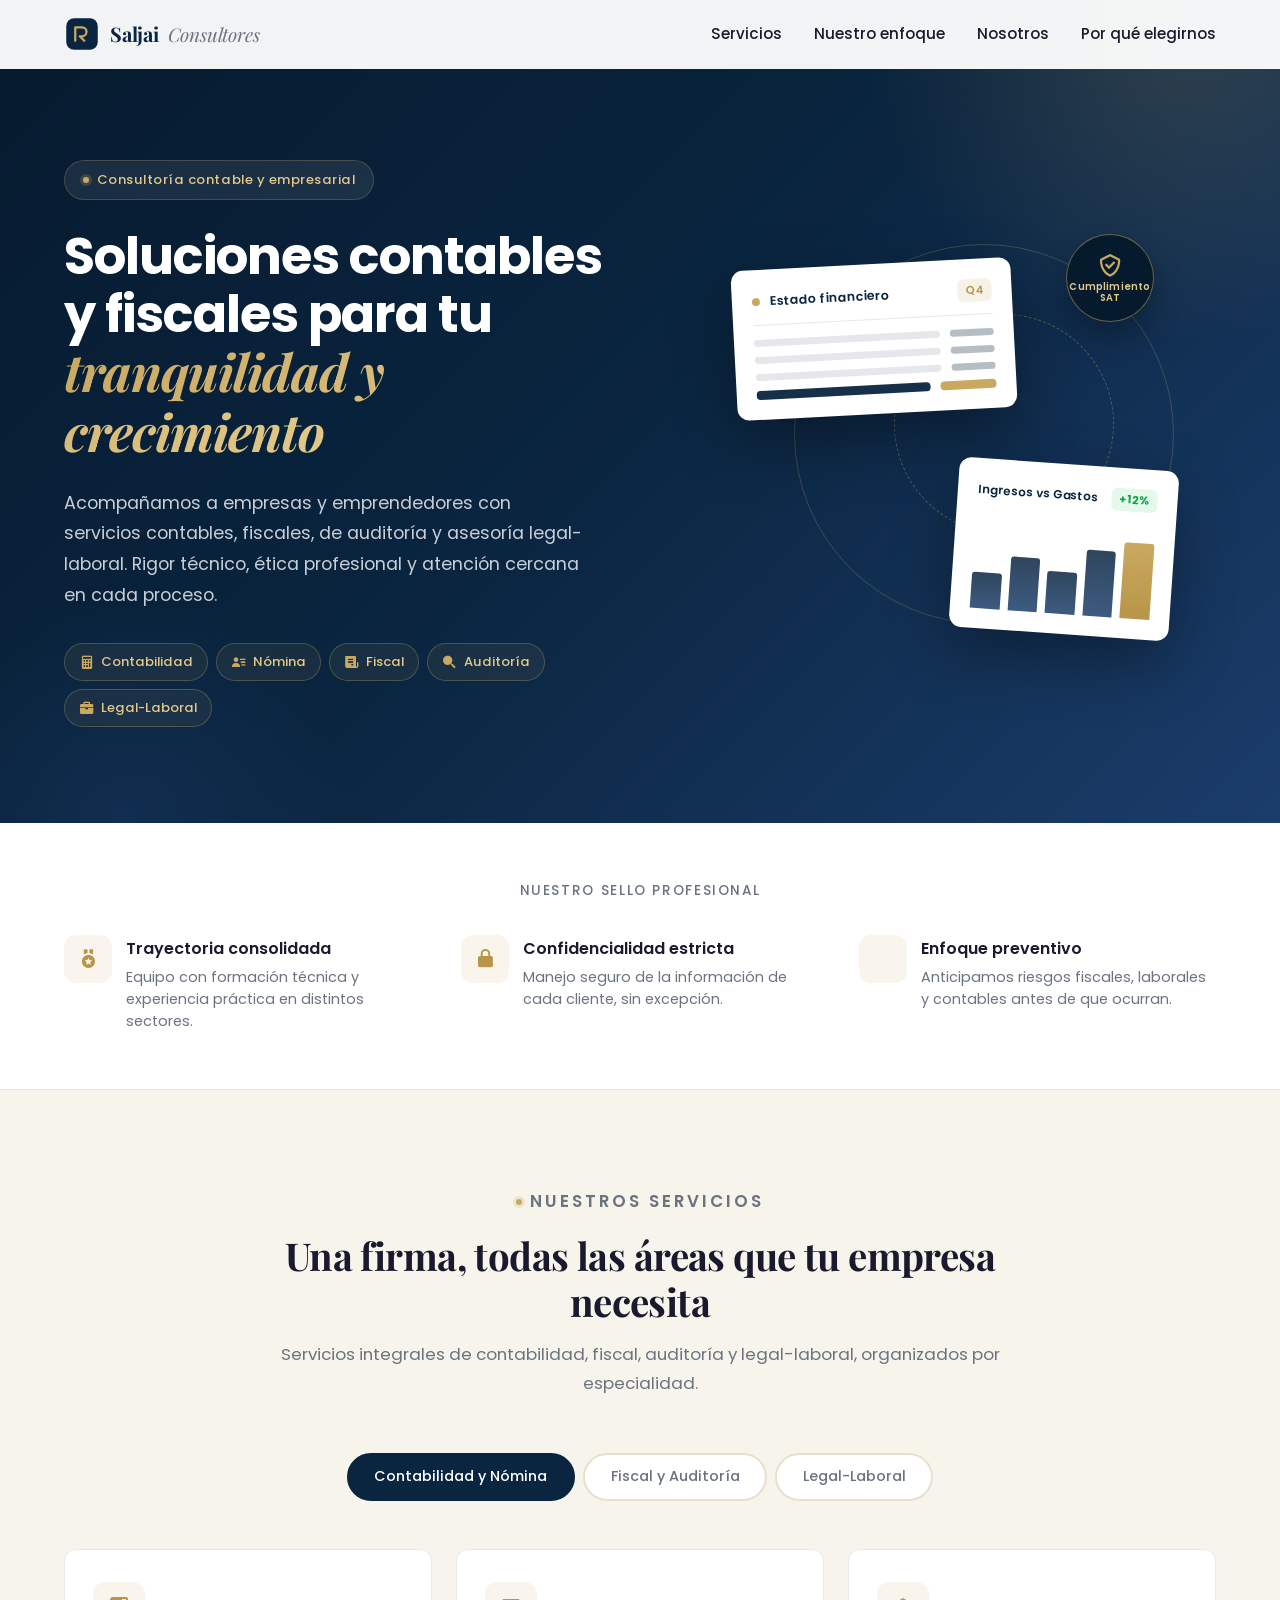
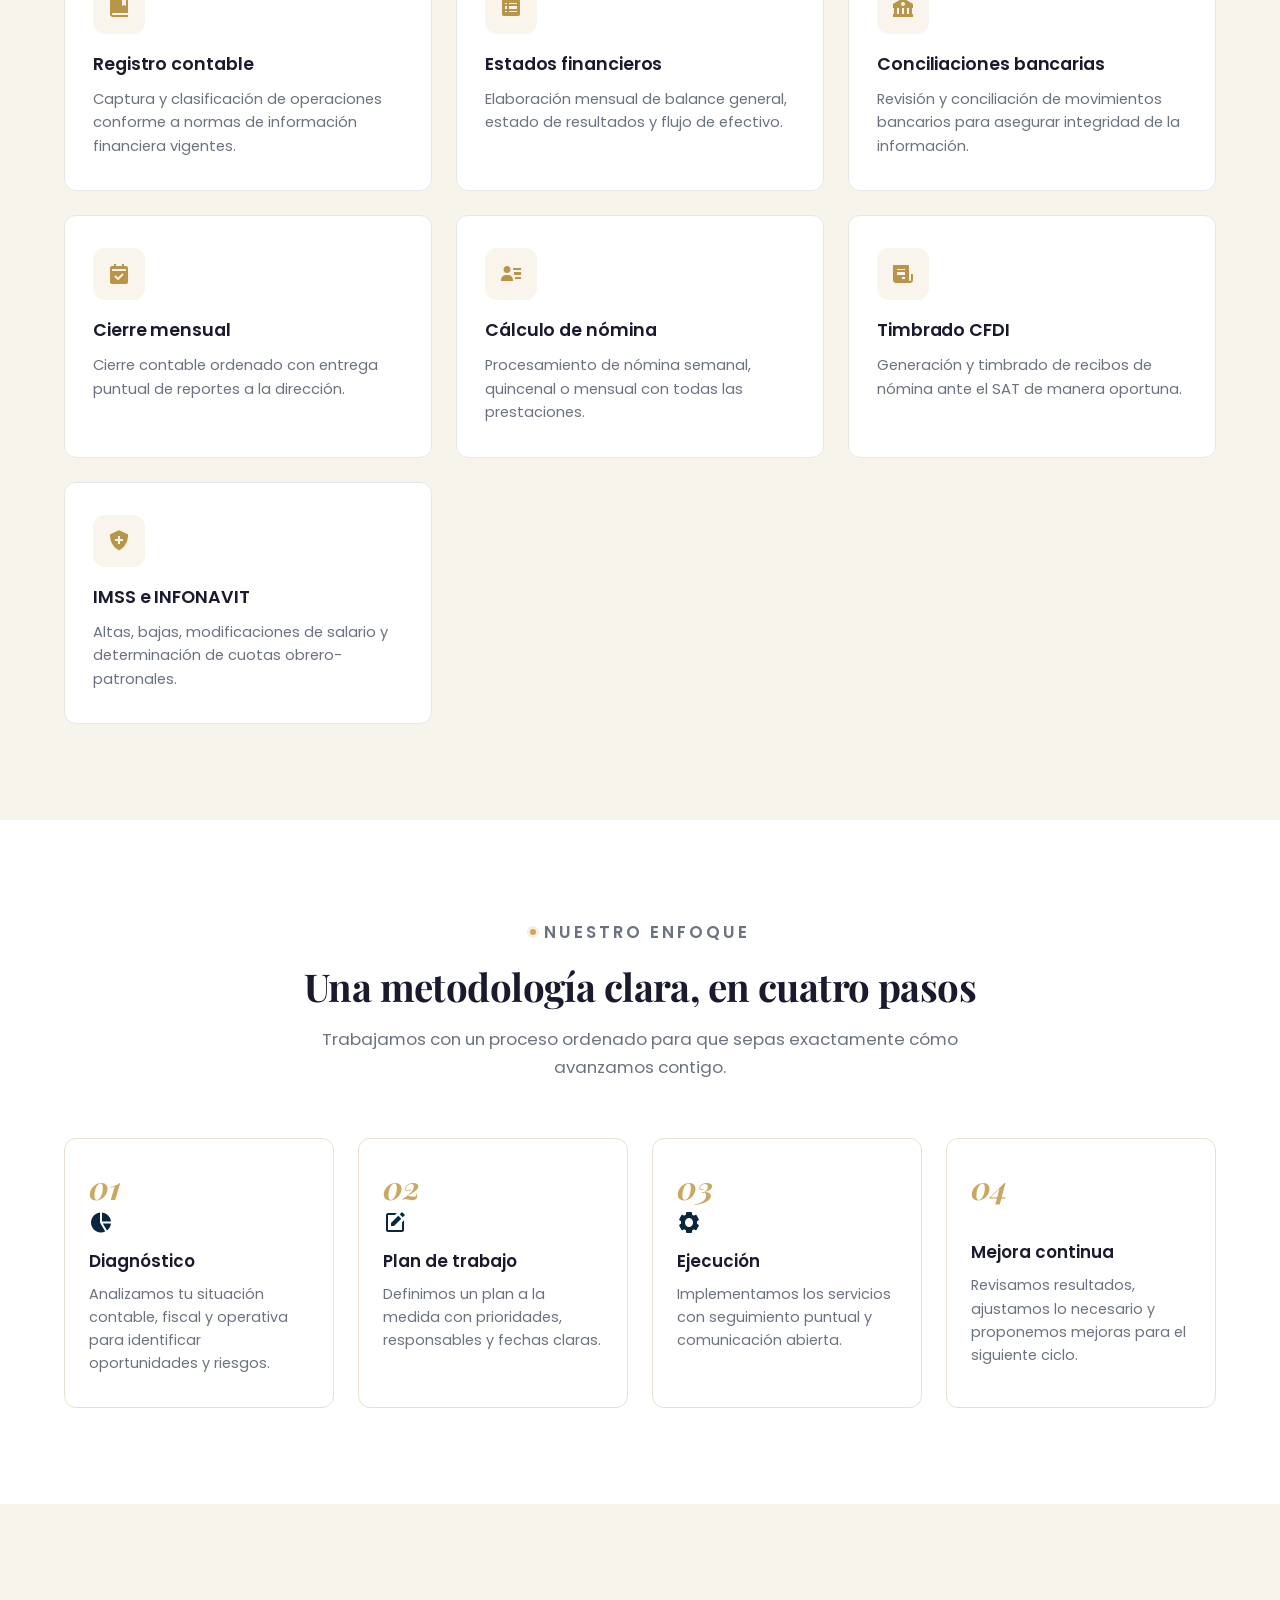
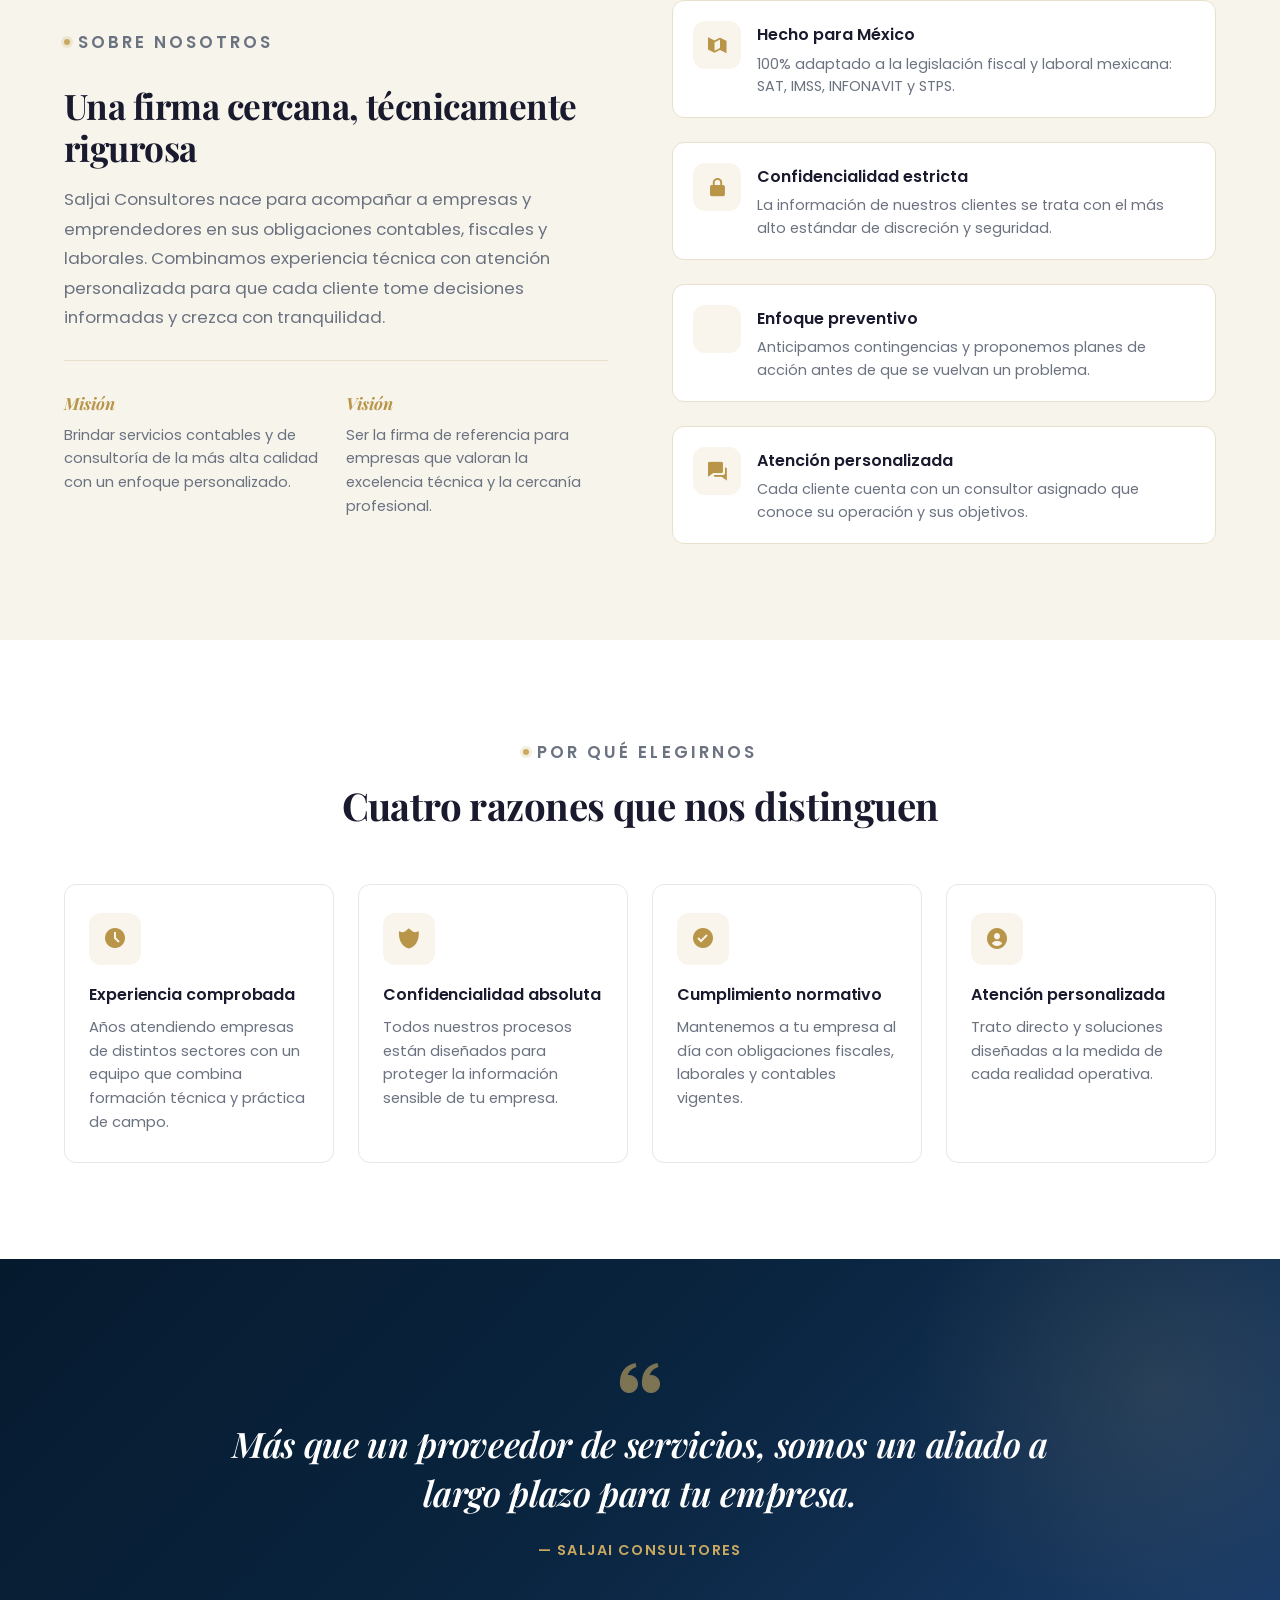
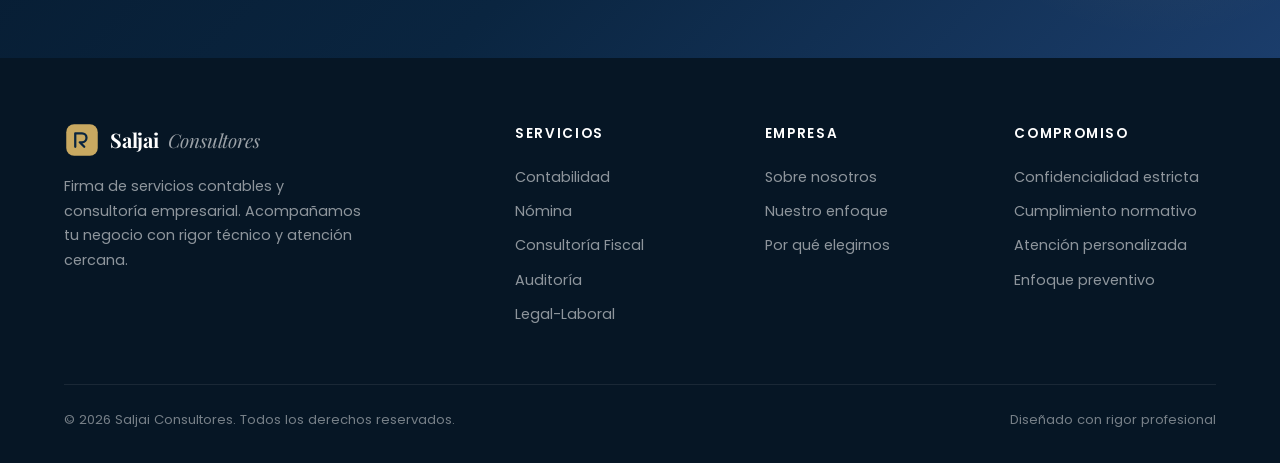
==== commit a2b9090d: "Fix brand name typo: Salajai -> Saljai across all visible content" ====
--- a/index.html
+++ b/index.html
@@ -3,8 +3,8 @@
 <head>
     <meta charset="UTF-8">
     <meta name="viewport" content="width=device-width, initial-scale=1.0">
-    <title>Salajai Consultores | Servicios contables y consultoría empresarial</title>
-    <meta name="description" content="Salajai Consultores brinda servicios contables, fiscales, de auditoría y asesoría legal-laboral con rigor técnico y atención personalizada.">
+    <title>Saljai Consultores | Servicios contables y consultoría empresarial</title>
+    <meta name="description" content="Saljai Consultores brinda servicios contables, fiscales, de auditoría y asesoría legal-laboral con rigor técnico y atención personalizada.">
     <link rel="stylesheet" href="css/styles.css">
     <link rel="preconnect" href="https://fonts.googleapis.com">
     <link rel="preconnect" href="https://fonts.gstatic.com" crossorigin>
@@ -22,7 +22,7 @@
                         <path d="M10 22V10h6a4 4 0 0 1 0 8h-2l4 4" stroke="#C9A961" stroke-width="2" stroke-linecap="round" stroke-linejoin="round"/>
                     </svg>
                 </span>
-                <span class="logo-text">Salajai <em>Consultores</em></span>
+                <span class="logo-text">Saljai <em>Consultores</em></span>
             </a>
             <ul class="nav-links">
                 <li><a href="#servicios">Servicios</a></li>
@@ -312,7 +312,7 @@
                     <div class="about-text">
                         <p class="section-eyebrow"><span class="badge-dot"></span> Sobre Nosotros</p>
                         <h2>Una firma cercana, técnicamente rigurosa</h2>
-                        <p>Salajai Consultores nace para acompañar a empresas y emprendedores en sus obligaciones contables, fiscales y laborales. Combinamos experiencia técnica con atención personalizada para que cada cliente tome decisiones informadas y crezca con tranquilidad.</p>
+                        <p>Saljai Consultores nace para acompañar a empresas y emprendedores en sus obligaciones contables, fiscales y laborales. Combinamos experiencia técnica con atención personalizada para que cada cliente tome decisiones informadas y crezca con tranquilidad.</p>
 
                         <div class="about-meta">
                             <div class="about-meta-item">
@@ -396,7 +396,7 @@
             <div class="container">
                 <i class='bx bxs-quote-alt-left statement-quote' aria-hidden="true"></i>
                 <h2>Más que un proveedor de servicios, somos un aliado a largo plazo para tu empresa.</h2>
-                <p class="statement-sign">— Salajai Consultores</p>
+                <p class="statement-sign">— Saljai Consultores</p>
             </div>
         </section>
     </main>
@@ -413,7 +413,7 @@
                                 <path d="M10 22V10h6a4 4 0 0 1 0 8h-2l4 4" stroke="#0A2540" stroke-width="2" stroke-linecap="round" stroke-linejoin="round"/>
                             </svg>
                         </span>
-                        <span class="logo-text logo-text--light">Salajai <em>Consultores</em></span>
+                        <span class="logo-text logo-text--light">Saljai <em>Consultores</em></span>
                     </a>
                     <p>Firma de servicios contables y consultoría empresarial. Acompañamos tu negocio con rigor técnico y atención cercana.</p>
                 </div>
@@ -446,7 +446,7 @@
                 </div>
             </div>
             <div class="footer-bottom">
-                <p>&copy; <span id="footerYear">2026</span> Salajai Consultores. Todos los derechos reservados.</p>
+                <p>&copy; <span id="footerYear">2026</span> Saljai Consultores. Todos los derechos reservados.</p>
                 <p>Diseñado con rigor profesional</p>
             </div>
         </div>
--- a/css/styles.css
+++ b/css/styles.css
@@ -1,5 +1,5 @@
 /* ============================================
-   Salajai Consultores — Design System
+   Saljai Consultores — Design System
    ============================================ */
 :root {
     --primary: #0A2540;
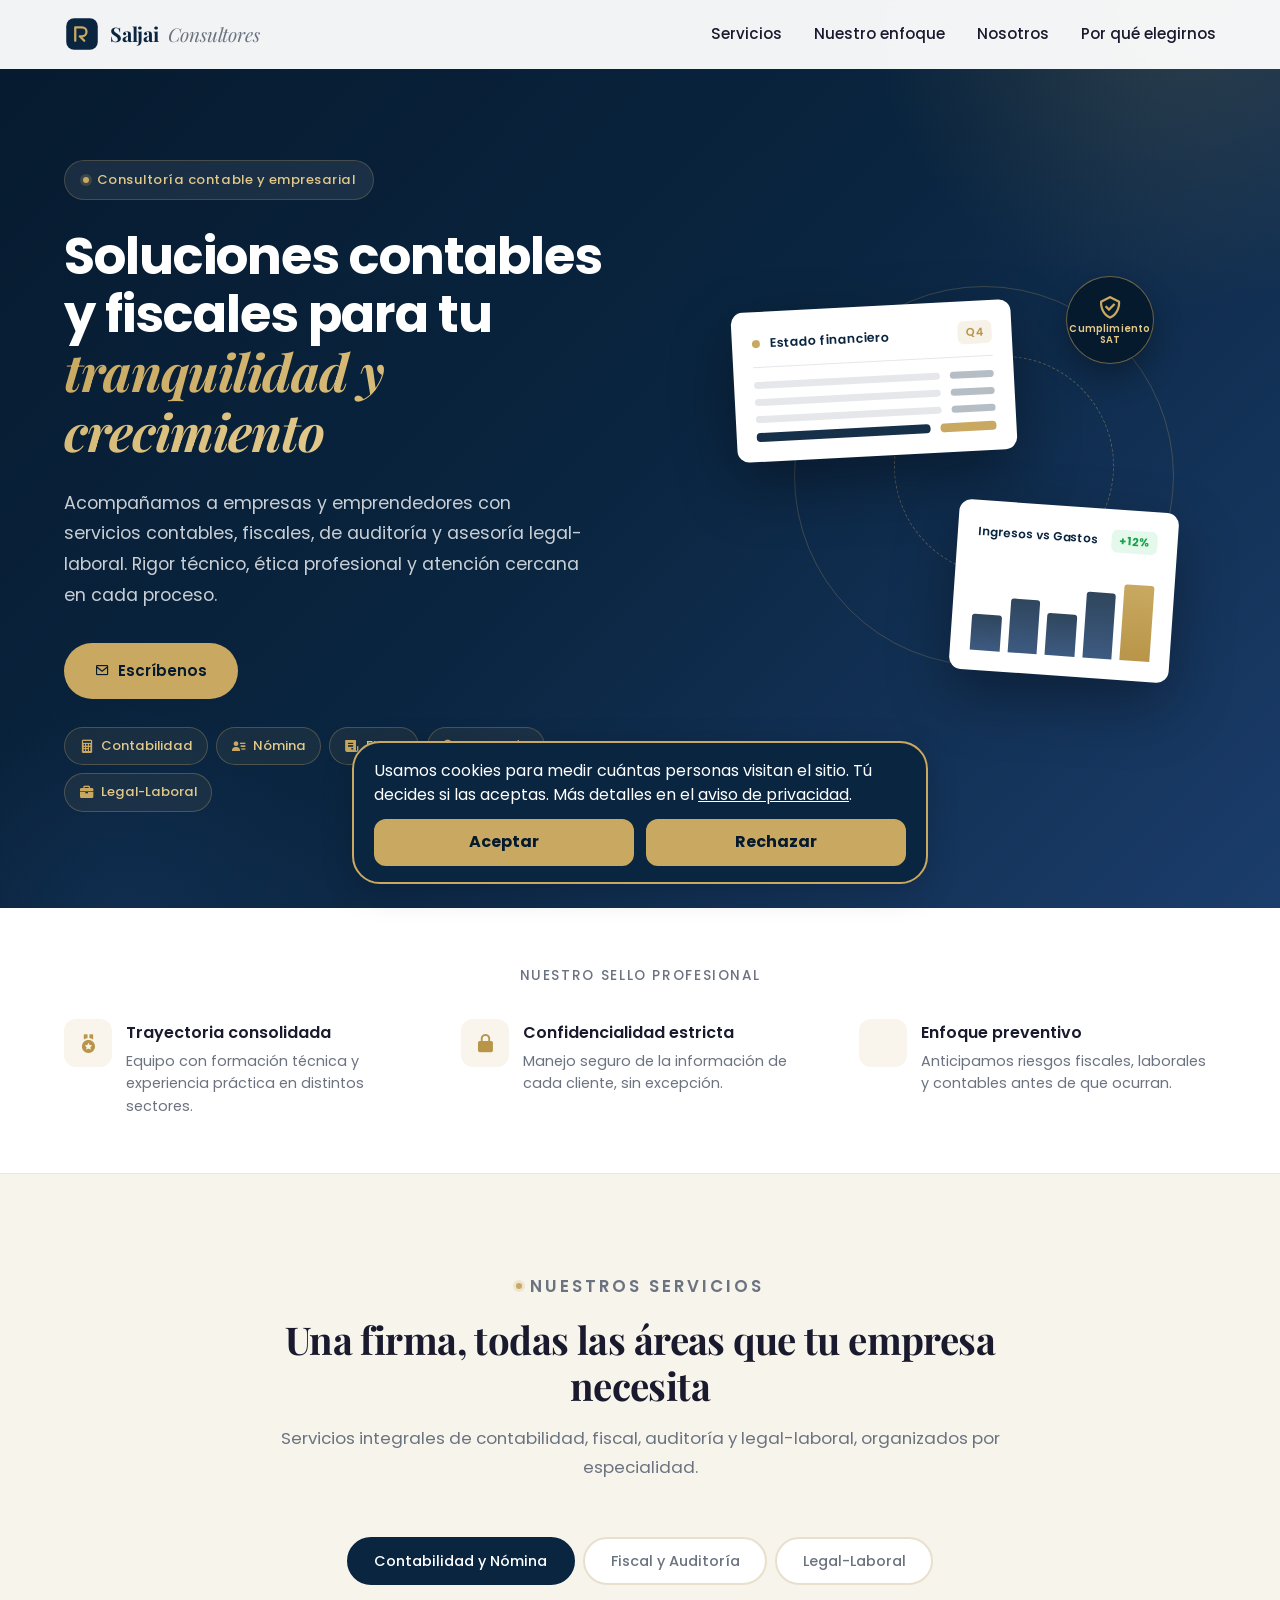
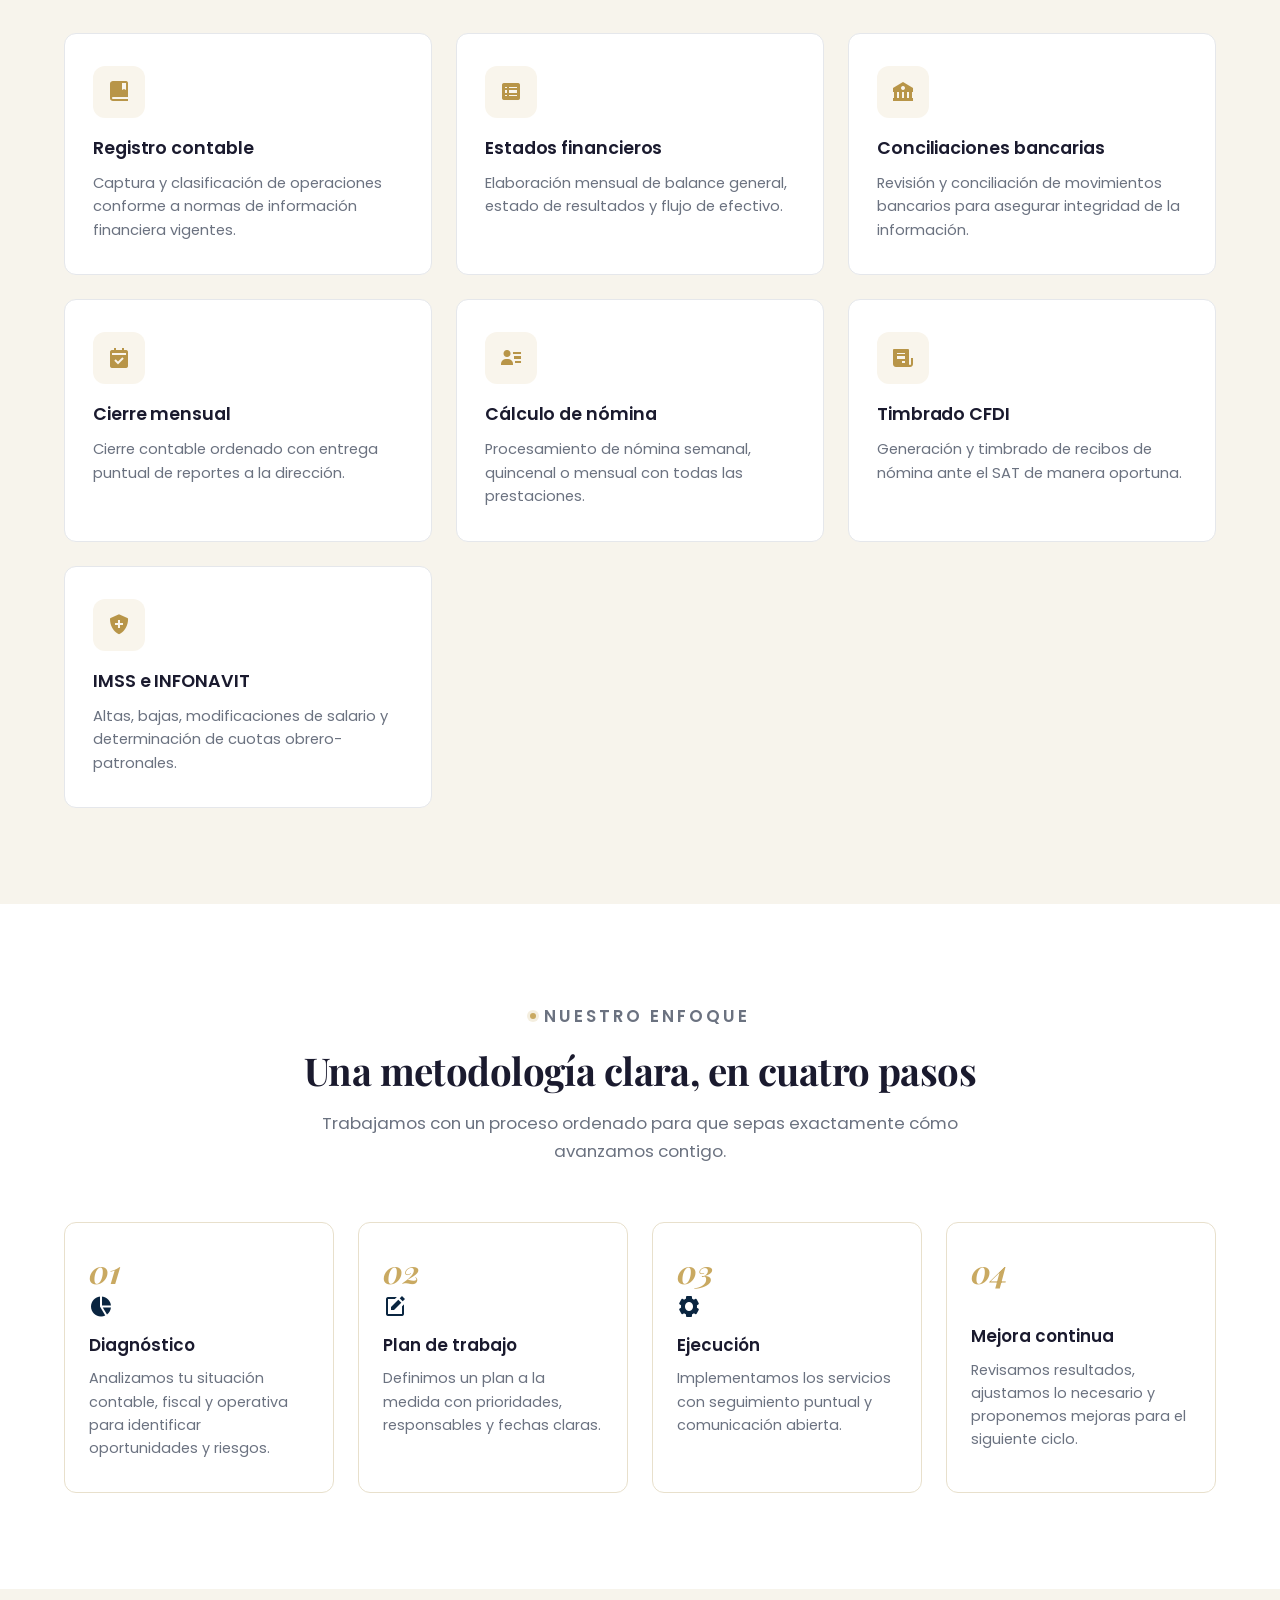
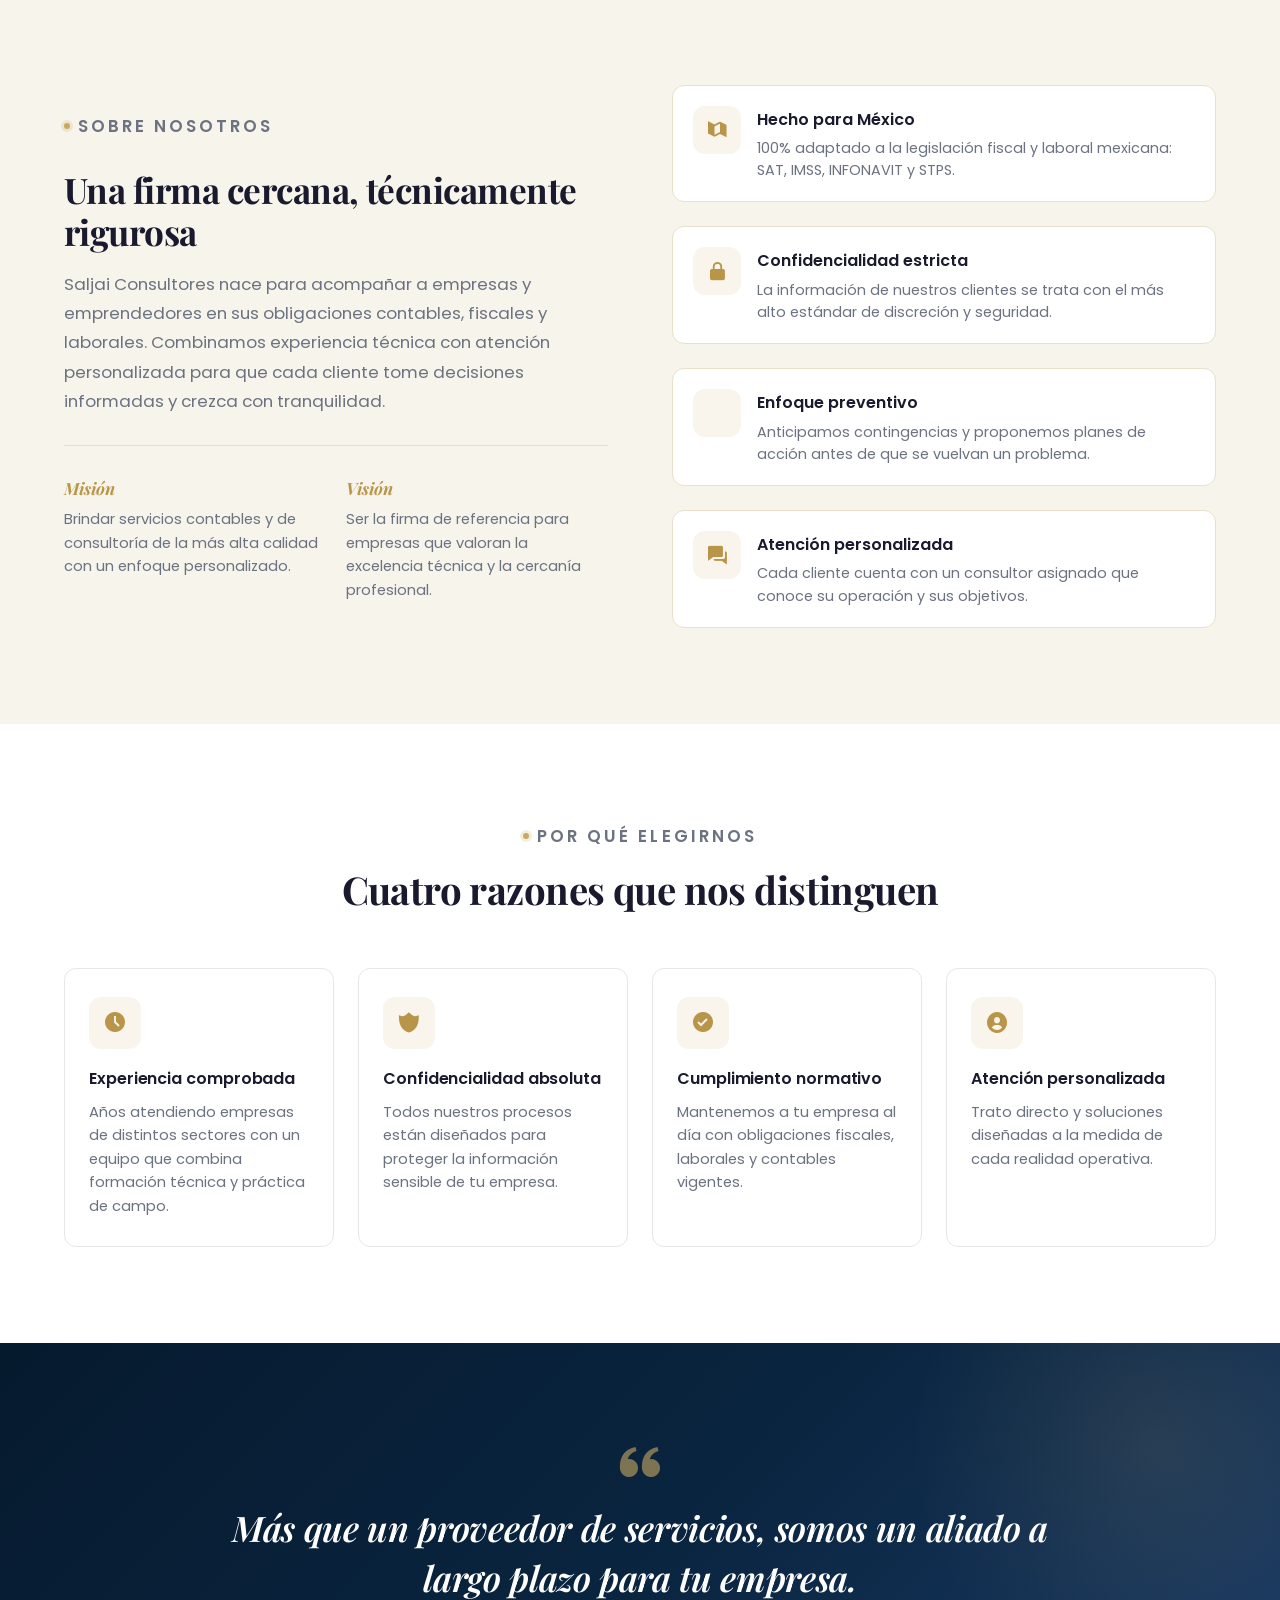
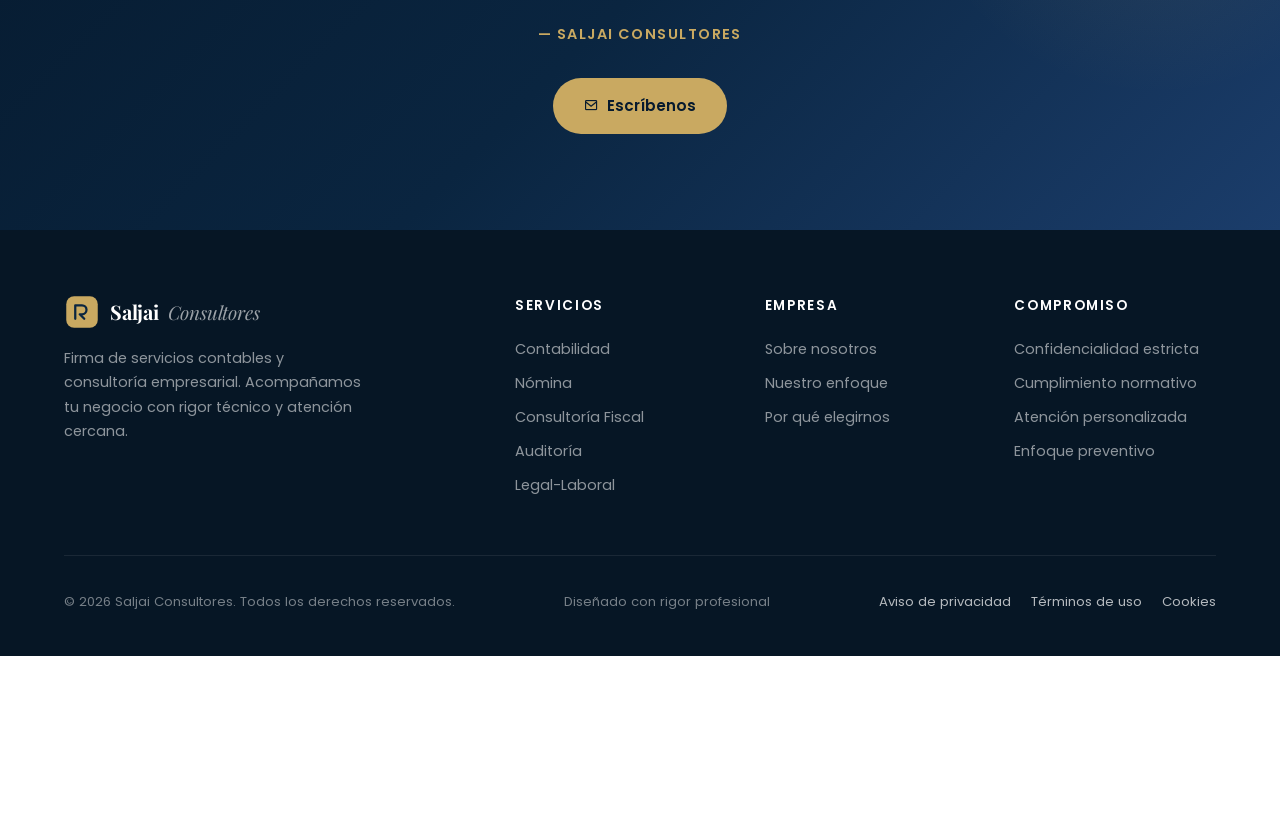
==== commit b59628b2: "Legales, cookies y contacto: aviso de privacidad, términos, banner de cookies y CTA Escríbenos (#4) " ====
--- a/index.html
+++ b/index.html
@@ -3,13 +3,32 @@
 <head>
     <meta charset="UTF-8">
     <meta name="viewport" content="width=device-width, initial-scale=1.0">
-    <title>Saljai Consultores | Servicios contables y consultoría empresarial</title>
+    <title>Saljai Consultores | Contabilidad y consultoría empresarial</title>
     <meta name="description" content="Saljai Consultores brinda servicios contables, fiscales, de auditoría y asesoría legal-laboral con rigor técnico y atención personalizada.">
+    <link rel="canonical" href="https://saljai-consultores.vercel.app/">
+    <meta property="og:type" content="website">
+    <meta property="og:locale" content="es_MX">
+    <meta property="og:site_name" content="Saljai Consultores">
+    <meta property="og:title" content="Saljai Consultores | Contabilidad y consultoría empresarial">
+    <meta property="og:description" content="Saljai Consultores brinda servicios contables, fiscales, de auditoría y asesoría legal-laboral con rigor técnico y atención personalizada.">
+    <meta property="og:url" content="https://saljai-consultores.vercel.app/">
+    <meta property="og:image" content="https://saljai-consultores.vercel.app/og.jpg">
+    <meta property="og:image:width" content="1200">
+    <meta property="og:image:height" content="630">
+    <meta property="og:image:alt" content="Saljai Consultores, servicios contables y consultoría empresarial">
+    <meta name="twitter:card" content="summary_large_image">
+    <meta name="twitter:title" content="Saljai Consultores | Contabilidad y consultoría empresarial">
+    <meta name="twitter:description" content="Saljai Consultores brinda servicios contables, fiscales, de auditoría y asesoría legal-laboral con rigor técnico y atención personalizada.">
+    <meta name="twitter:image" content="https://saljai-consultores.vercel.app/og.jpg">
+    <link rel="icon" href="/favicon.svg" type="image/svg+xml">
+    <link rel="icon" href="/favicon.png" type="image/png" sizes="48x48">
+    <link rel="apple-touch-icon" href="/apple-touch-icon.png">
     <link rel="stylesheet" href="css/styles.css">
     <link rel="preconnect" href="https://fonts.googleapis.com">
     <link rel="preconnect" href="https://fonts.gstatic.com" crossorigin>
     <link href="https://fonts.googleapis.com/css2?family=Poppins:wght@400;500;600;700;800&family=Playfair+Display:wght@600;700&display=swap" rel="stylesheet">
     <link href='https://unpkg.com/boxicons@2.1.4/css/boxicons.min.css' rel='stylesheet'>
+    <script src="js/banner-cookies.js" data-ga4-id="" defer></script>
 </head>
 <body>
     <!-- Header -->
@@ -57,6 +76,9 @@
                     <p>
                         Acompañamos a empresas y emprendedores con servicios contables, fiscales, de auditoría y asesoría legal-laboral. Rigor técnico, ética profesional y atención cercana en cada proceso.
                     </p>
+                    <p class="hero-cta">
+                        <a class="btn btn-primary" href="#" data-cta="principal" data-contacto="correo" data-u="contacto" data-d="ips.com.mx"><i class='bx bx-envelope' aria-hidden="true"></i> Escríbenos</a>
+                    </p>
                     <ul class="hero-chips" aria-label="Áreas de práctica">
                         <li><i class='bx bxs-calculator'></i> Contabilidad</li>
                         <li><i class='bx bxs-user-detail'></i> Nómina</li>
@@ -397,6 +419,9 @@
                 <i class='bx bxs-quote-alt-left statement-quote' aria-hidden="true"></i>
                 <h2>Más que un proveedor de servicios, somos un aliado a largo plazo para tu empresa.</h2>
                 <p class="statement-sign">— Saljai Consultores</p>
+                <p class="statement-cta">
+                    <a class="btn btn-primary" href="#" data-cta="final" data-contacto="correo" data-u="contacto" data-d="ips.com.mx"><i class='bx bx-envelope' aria-hidden="true"></i> Escríbenos</a>
+                </p>
             </div>
         </section>
     </main>
@@ -448,10 +473,16 @@
             <div class="footer-bottom">
                 <p>&copy; <span id="footerYear">2026</span> Saljai Consultores. Todos los derechos reservados.</p>
                 <p>Diseñado con rigor profesional</p>
+                <nav class="footer-legal" aria-label="Legal">
+                    <a href="/aviso-de-privacidad">Aviso de privacidad</a>
+                    <a href="/terminos">Términos de uso</a>
+                    <a href="#" data-abrir-cookies>Cookies</a>
+                </nav>
             </div>
         </div>
     </footer>
 
+    <script src="js/contacto-oculto.js"></script>
     <script src="js/main.js"></script>
 </body>
 </html>
--- a/css/styles.css
+++ b/css/styles.css
@@ -27,6 +27,16 @@
     --font-sans: 'Poppins', -apple-system, BlinkMacSystemFont, sans-serif;
     --font-display: 'Playfair Display', Georgia, serif;
     --radius: 12px;
+
+    /* Banner de cookies (pieza banner-cookies) con la marca */
+    --cookies-fondo: #0A2540;
+    --cookies-texto: #FFFFFF;
+    --cookies-acento: #C9A961;
+    --cookies-sobre-acento: #061A2E;
+    --cookies-borde: #C9A961;
+    --cookies-foco: #E2C98A;
+    --cookies-radio: 12px;
+    --cookies-fuente: var(--font-sans);
     --radius-lg: 20px;
     --transition: 0.3s ease;
 }
@@ -1178,3 +1188,126 @@
     }
     .reveal { opacity: 1; transform: none; }
 }
+
+/* ============================================
+   Páginas internas (404, aviso de privacidad, términos)
+   ============================================ */
+.btn {
+    display: inline-flex;
+    align-items: center;
+    justify-content: center;
+    gap: 8px;
+    min-height: 48px;
+    padding: 0.8rem 1.8rem;
+    border-radius: 50px;
+    font-family: var(--font-sans);
+    font-size: 0.95rem;
+    font-weight: 600;
+    text-decoration: none;
+    border: 2px solid transparent;
+    cursor: pointer;
+    transition: background-color var(--transition), color var(--transition), transform var(--transition);
+}
+
+.btn-primary { background: var(--accent); color: var(--primary-deep); }
+.btn-primary:hover { background: var(--accent-soft); transform: translateY(-1px); }
+
+.page-hero {
+    background: var(--bg-gradient);
+    color: rgba(255, 255, 255, 0.8);
+    padding: 11rem 0 6rem;
+    text-align: center;
+    min-height: 70vh;
+}
+
+.page-hero h1 {
+    color: var(--text-light);
+    font-size: 2.8rem;
+    line-height: 1.15;
+    letter-spacing: -0.02em;
+    margin-bottom: 1.25rem;
+}
+
+.page-hero h1 span {
+    color: var(--accent);
+    font-family: var(--font-display);
+    font-style: italic;
+}
+
+.page-hero p { max-width: 560px; margin: 0 auto 2rem; }
+
+.page-hero .page-hero-eyebrow {
+    color: var(--accent-soft);
+    font-size: 0.8rem;
+    font-weight: 600;
+    letter-spacing: 0.18em;
+    text-transform: uppercase;
+    margin-bottom: 1rem;
+}
+
+@media (max-width: 600px) {
+    .page-hero { padding: 8rem 0 4rem; }
+    .page-hero h1 { font-size: 2rem; }
+}
+
+.hero-cta { margin: 0 0 1.75rem; }
+.hero .hero-content > p.hero-cta { margin-bottom: 1.75rem; }
+
+.statement-cta { margin-top: 2rem; }
+.statement-section .statement-cta { margin-bottom: 0; }
+
+.footer-legal { display: flex; flex-wrap: wrap; gap: 8px 20px; }
+
+.footer-legal a {
+    color: rgba(255, 255, 255, 0.7);
+    text-decoration: none;
+    display: inline-flex;
+    align-items: center;
+    min-height: 44px;
+}
+
+.footer-legal a:hover { color: var(--accent); }
+
+/* Texto legal */
+.page-hero--legal { min-height: 0; padding: 9rem 0 3.5rem; }
+.page-hero--legal p:last-child { margin-bottom: 0; }
+
+.legal-body { max-width: 820px; }
+.legal-body h2 {
+    color: var(--text-primary);
+    font-family: var(--font-display);
+    font-size: 1.5rem;
+    line-height: 1.3;
+    margin: 2.5rem 0 0.75rem;
+}
+.legal-body p, .legal-body li { color: #4B5563; font-size: 1rem; }
+.legal-body p { margin-bottom: 1rem; }
+.legal-body ul { list-style: disc; padding-left: 1.4rem; margin-bottom: 1rem; }
+.legal-body li { margin-bottom: 0.4rem; }
+.legal-body a { color: var(--primary-light); text-decoration: underline; }
+.legal-body a:hover { color: var(--primary); }
+.legal-body code { font-size: 0.88em; background: var(--bg-light); padding: 1px 6px; border-radius: 4px; word-break: break-word; }
+.legal-borrador {
+    background: var(--bg-light);
+    border: 1px solid var(--border-warm);
+    border-radius: var(--radius);
+    padding: 1rem 1.25rem;
+}
+
+.legal-table { width: 100%; border-collapse: collapse; margin-bottom: 1.25rem; font-size: 0.92rem; display: block; overflow-x: auto; }
+.legal-table th, .legal-table td { text-align: left; vertical-align: top; padding: 0.7rem 0.9rem; border: 1px solid var(--border); color: #4B5563; }
+.legal-table th { background: var(--bg-light); color: var(--text-primary); font-weight: 600; }
+
+/* En móvil el CTA sube justo debajo del título para quedar en la primera pantalla */
+@media (max-width: 600px) {
+    .hero-content { display: flex; flex-direction: column; align-items: center; }
+    .hero-badge { order: 0; }
+    .hero h1 { order: 1; margin-bottom: 1.25rem; }
+    .hero .hero-content > p.hero-cta { order: 2; margin-bottom: 1.5rem; }
+    .hero .hero-content > p:not(.hero-cta) { order: 3; }
+    .hero-chips { order: 4; }
+}
+
+.page-hero--legal .legal-cta { margin: 1.5rem 0 0; }
+.legal-body .legal-cta { margin: 2.5rem 0 0; }
+.legal-body .legal-cta a.btn { color: var(--primary-deep); text-decoration: none; }
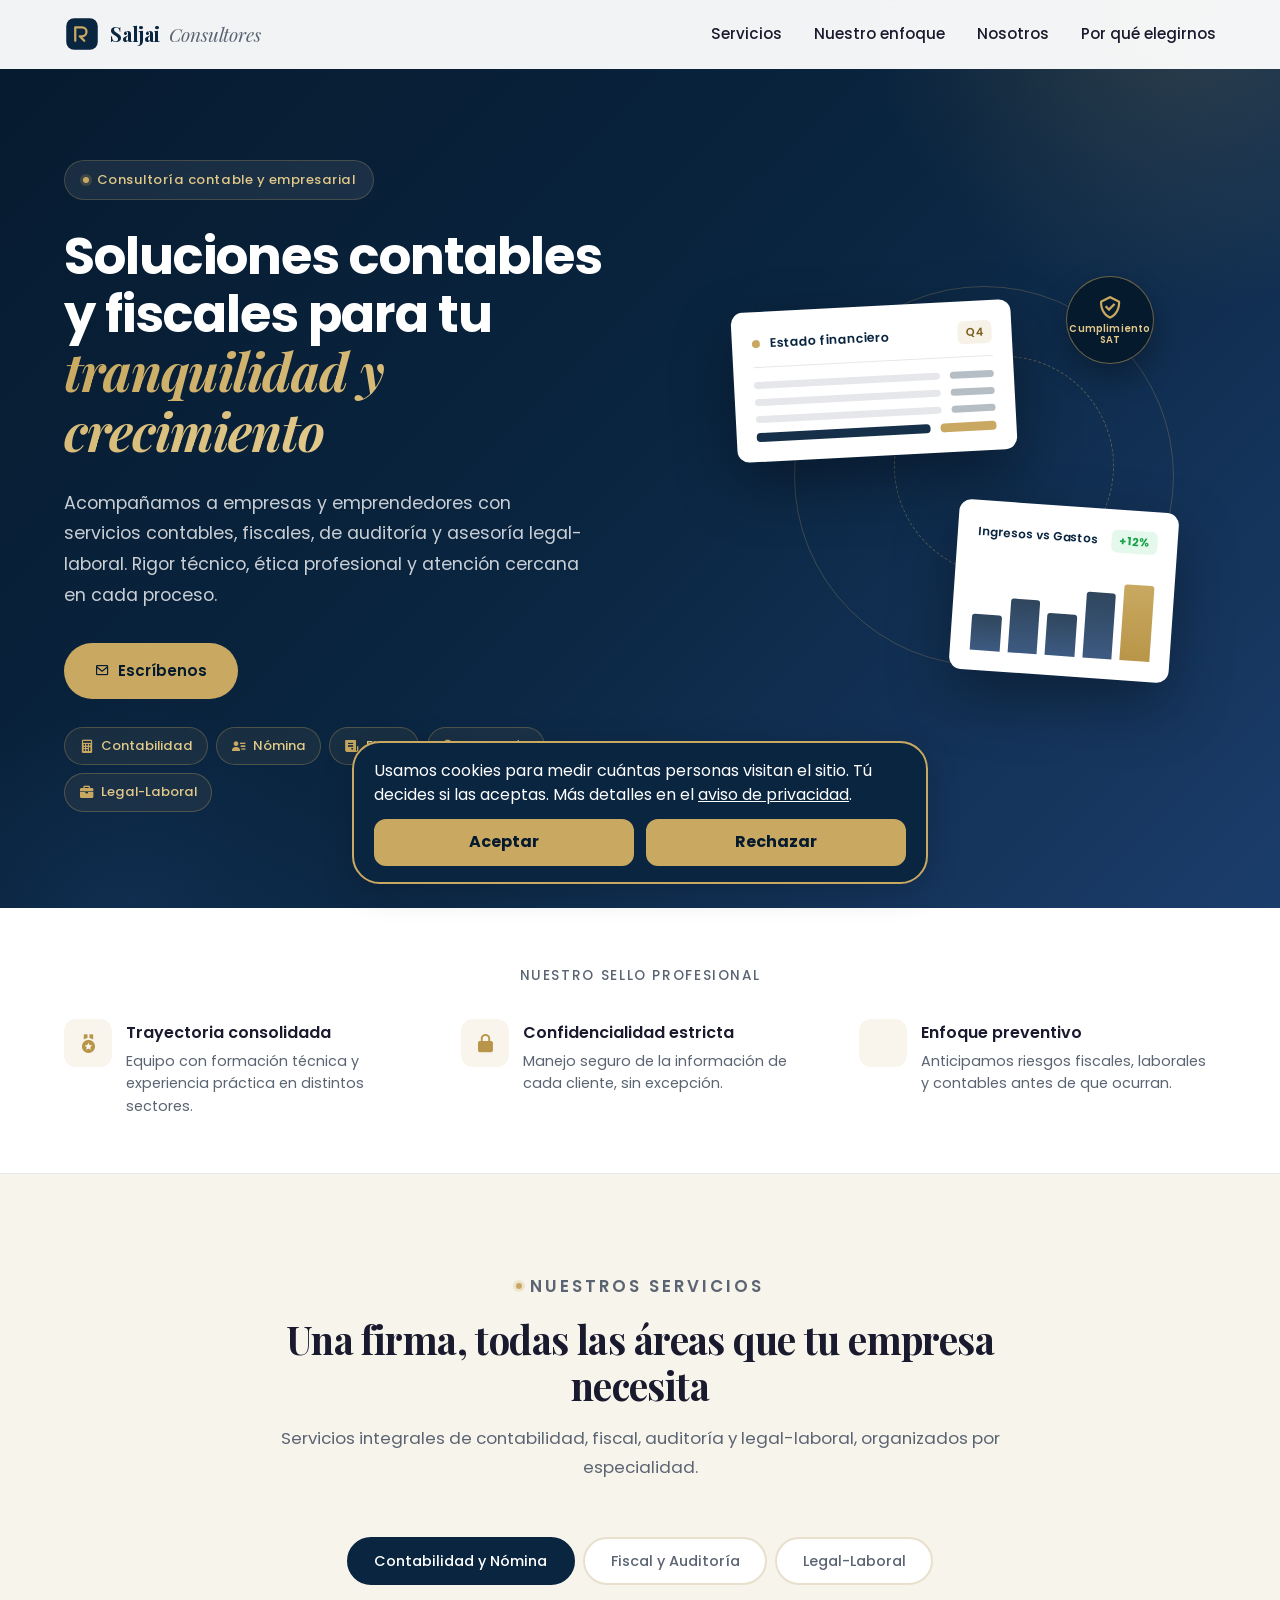
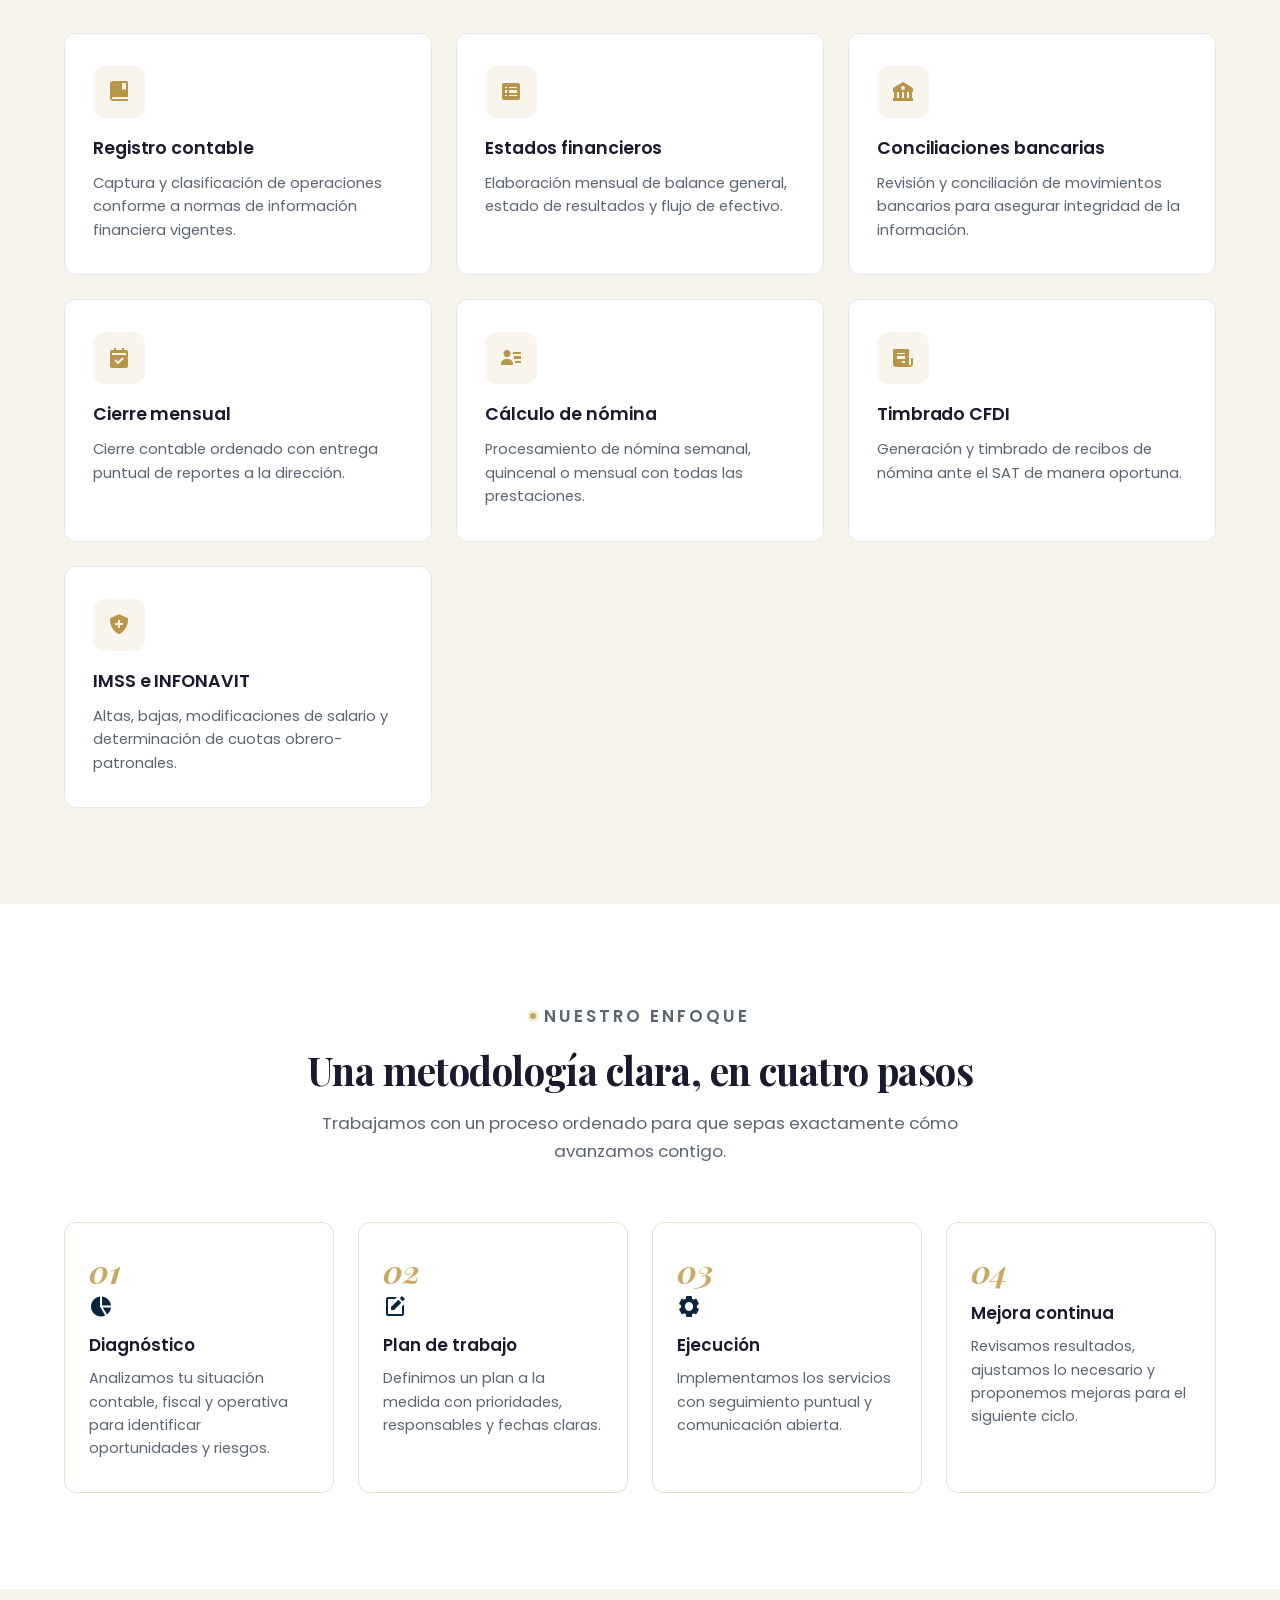
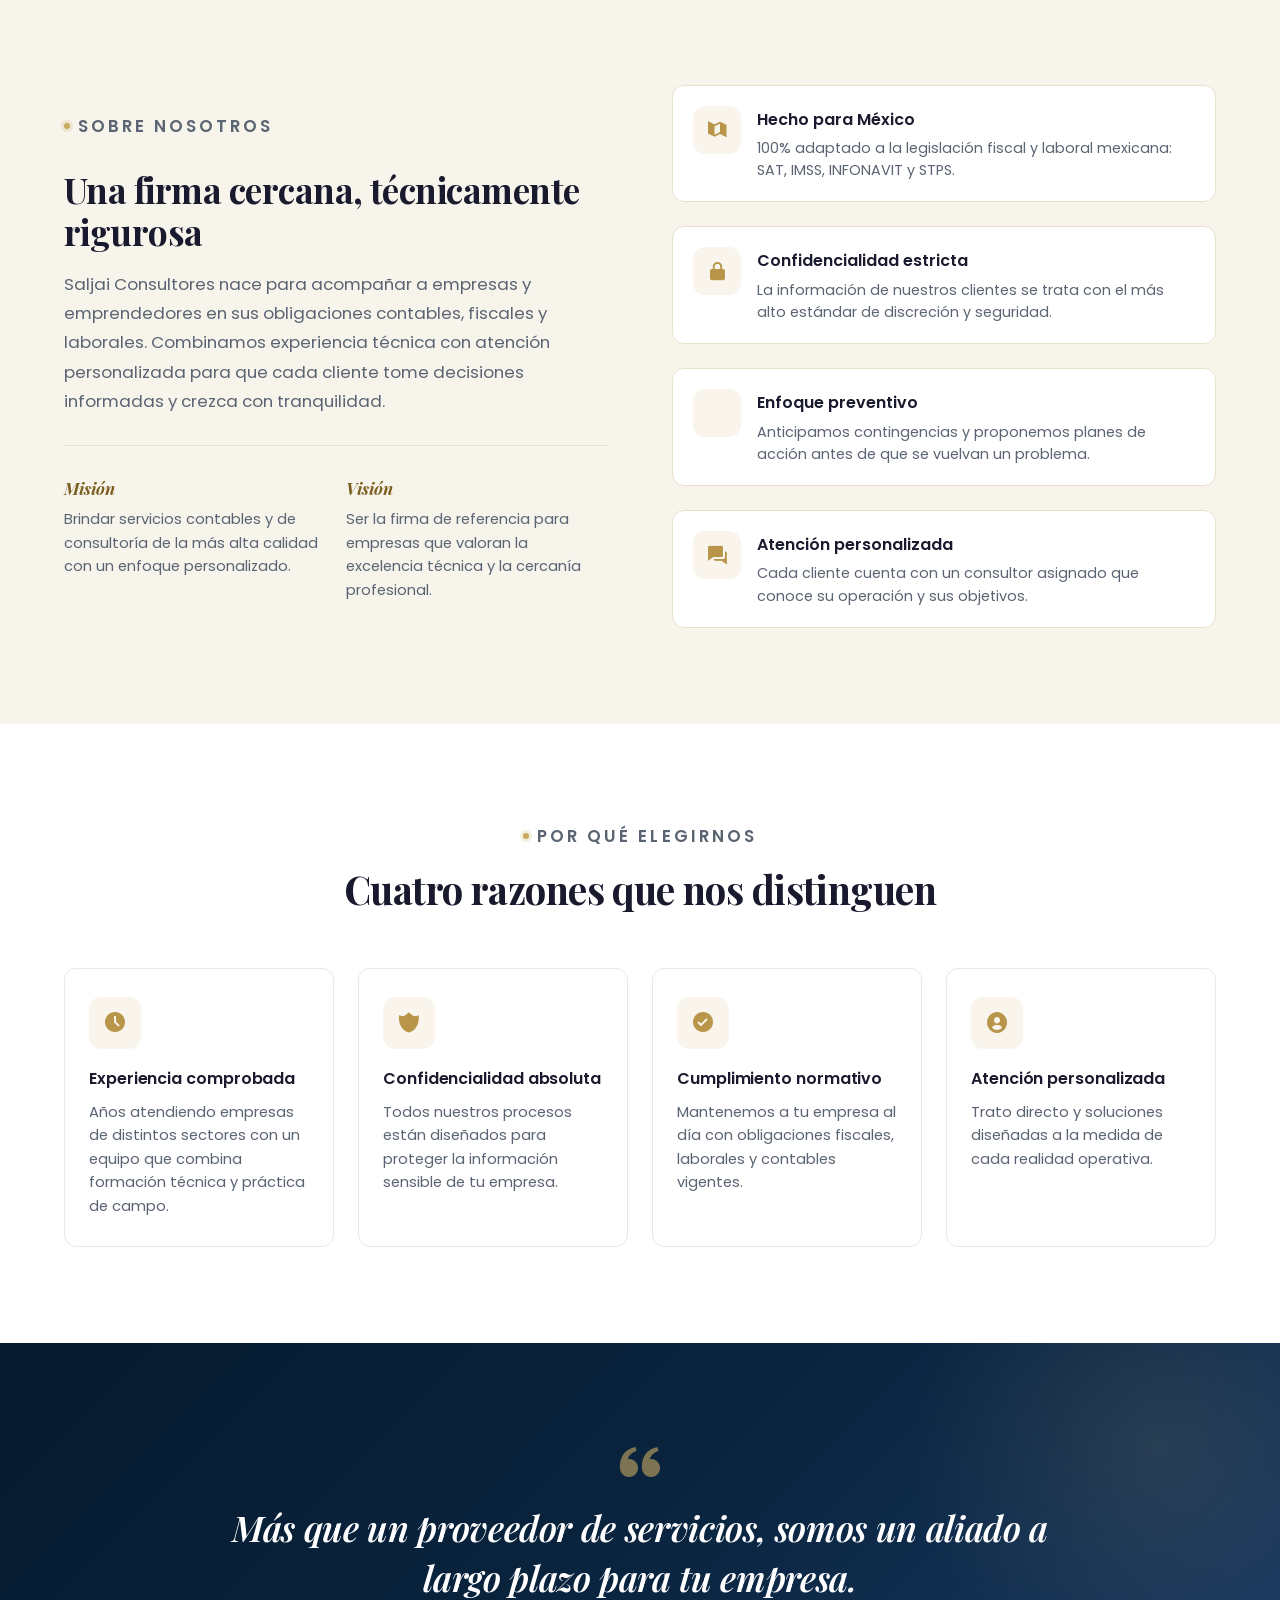
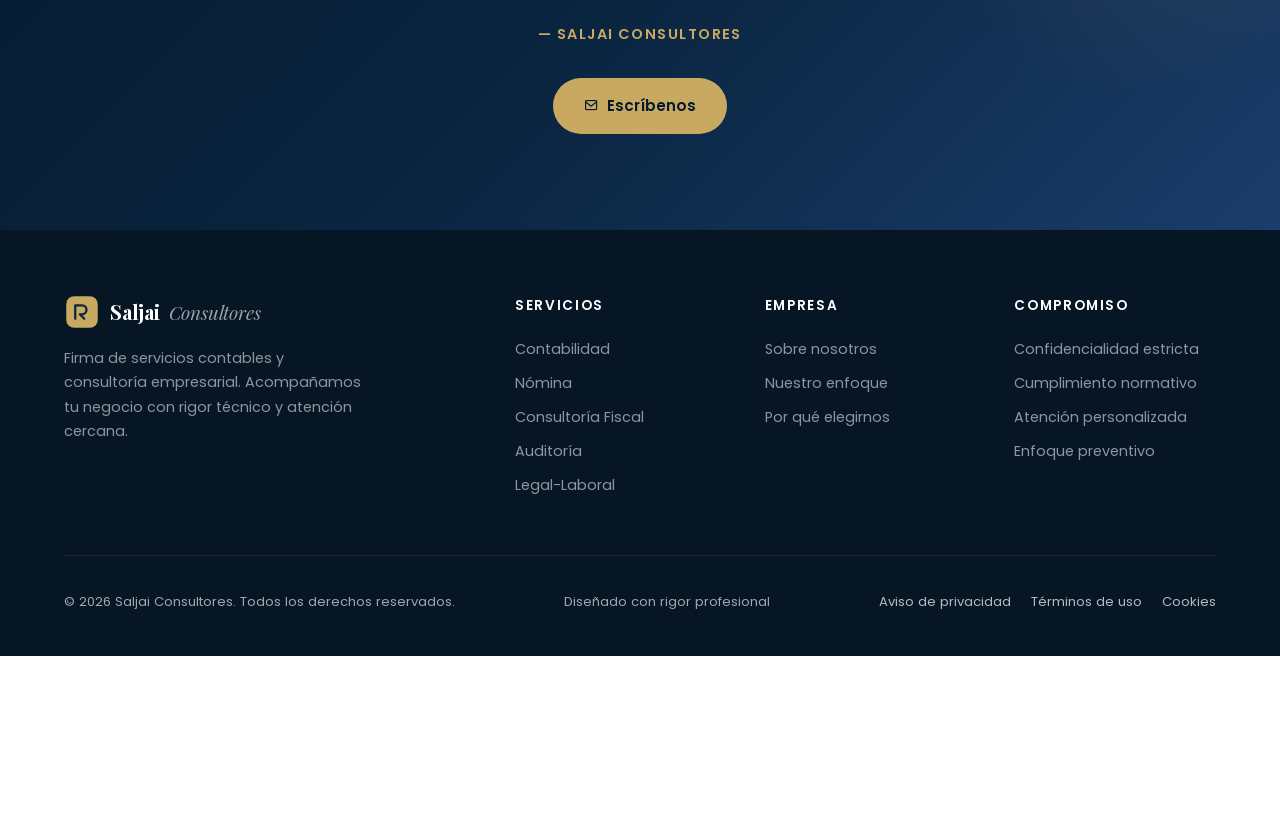
==== commit 33b97fd8: "Contraste y velocidad: tonos AA, fuentes e íconos alojados en el sitio (#5) Co-Authored-By: Claude O" ====
--- a/index.html
+++ b/index.html
@@ -24,10 +24,10 @@
     <link rel="icon" href="/favicon.png" type="image/png" sizes="48x48">
     <link rel="apple-touch-icon" href="/apple-touch-icon.png">
     <link rel="stylesheet" href="css/styles.css">
-    <link rel="preconnect" href="https://fonts.googleapis.com">
-    <link rel="preconnect" href="https://fonts.gstatic.com" crossorigin>
-    <link href="https://fonts.googleapis.com/css2?family=Poppins:wght@400;500;600;700;800&family=Playfair+Display:wght@600;700&display=swap" rel="stylesheet">
-    <link href='https://unpkg.com/boxicons@2.1.4/css/boxicons.min.css' rel='stylesheet'>
+    <link rel="preload" href="/fonts/poppins-normal-400.woff2" as="font" type="font/woff2" crossorigin>
+    <link rel="preload" href="/fonts/poppins-normal-700.woff2" as="font" type="font/woff2" crossorigin>
+    <link rel="preload" href="/fonts/playfair-normal.woff2" as="font" type="font/woff2" crossorigin>
+    <link rel="preload" href="/fonts/playfair-italic.woff2" as="font" type="font/woff2" crossorigin>
     <script src="js/banner-cookies.js" data-ga4-id="" defer></script>
 </head>
 <body>
--- a/css/styles.css
+++ b/css/styles.css
@@ -1,3 +1,45 @@
+/* Tipografías e íconos alojados en el sitio (subconjunto latino; sin pedir nada a Google ni a unpkg) */
+@font-face{font-family:'Poppins';font-style:normal;font-weight:400;font-display:swap;src:url(../fonts/poppins-normal-400.woff2) format('woff2')}
+@font-face{font-family:'Poppins';font-style:normal;font-weight:500;font-display:swap;src:url(../fonts/poppins-normal-500.woff2) format('woff2')}
+@font-face{font-family:'Poppins';font-style:normal;font-weight:600;font-display:swap;src:url(../fonts/poppins-normal-600.woff2) format('woff2')}
+@font-face{font-family:'Poppins';font-style:normal;font-weight:700;font-display:swap;src:url(../fonts/poppins-normal-700.woff2) format('woff2')}
+@font-face{font-family:'Poppins';font-style:normal;font-weight:800;font-display:swap;src:url(../fonts/poppins-normal-800.woff2) format('woff2')}
+@font-face{font-family:'Playfair Display';font-style:normal;font-weight:400 700;font-display:swap;src:url(../fonts/playfair-normal.woff2) format('woff2')}
+@font-face{font-family:'Playfair Display';font-style:italic;font-weight:400 700;font-display:swap;src:url(../fonts/playfair-italic.woff2) format('woff2')}
+@font-face{font-family:boxicons;font-weight:400;font-style:normal;font-display:swap;src:url(../fonts/boxicons-subset.woff2) format("woff2")}
+.bx{font-family:boxicons!important;font-weight:400;font-style:normal;font-variant:normal;line-height:1;text-rendering:auto;display:inline-block;text-transform:none;speak:none;-webkit-font-smoothing:antialiased;-moz-osx-font-smoothing:grayscale}
+.bx-check-shield:before{content:"\ea48"}
+.bx-envelope:before{content:"\eac1"}
+.bxs-bank:before{content:"\ecba"}
+.bxs-book-bookmark:before{content:"\ecd9"}
+.bxs-briefcase:before{content:"\eceb"}
+.bxs-bullseye:before{content:"\ecf8"}
+.bxs-calculator:before{content:"\ecff"}
+.bxs-calendar-check:before{content:"\ed02"}
+.bxs-check-circle:before{content:"\ed31"}
+.bxs-check-shield:before{content:"\ed32"}
+.bxs-cog:before{content:"\ed52"}
+.bxs-conversation:before{content:"\ed64"}
+.bxs-edit:before{content:"\ed9b"}
+.bxs-file-blank:before{content:"\edaf"}
+.bxs-file-doc:before{content:"\edb1"}
+.bxs-group:before{content:"\edd6"}
+.bxs-lock-alt:before{content:"\ee0d"}
+.bxs-map-alt:before{content:"\ee18"}
+.bxs-medal:before{content:"\ee1b"}
+.bxs-message-alt-detail:before{content:"\ee26"}
+.bxs-pie-chart-alt-2:before{content:"\ee6f"}
+.bxs-quote-alt-left:before{content:"\ee81"}
+.bxs-receipt:before{content:"\ee89"}
+.bxs-report:before{content:"\ee8d"}
+.bxs-search-alt-2:before{content:"\ee9b"}
+.bxs-shield-alt-2:before{content:"\eea3"}
+.bxs-shield-plus:before{content:"\ef44"}
+.bxs-spreadsheet:before{content:"\eeb5"}
+.bxs-time-five:before{content:"\eec8"}
+.bxs-user-circle:before{content:"\eee5"}
+.bxs-user-detail:before{content:"\eee6"}
+
 /* ============================================
    Saljai Consultores — Design System
    ============================================ */
@@ -7,6 +49,7 @@
     --primary-deep: #061A2E;
     --accent: #C9A961;
     --accent-hover: #B89548;
+    --accent-text: #7A5F1E; /* mismo dorado, más oscuro, para texto sobre fondo claro (WCAG AA) */
     --accent-soft: #E2C98A;
 
     --bg-white: #FFFFFF;
@@ -15,7 +58,7 @@
     --bg-gradient: linear-gradient(135deg, #061A2E 0%, #0A2540 50%, #1B3D6B 100%);
 
     --text-primary: #1A1A2E;
-    --text-secondary: #6B7280;
+    --text-secondary: #5B6472;
     --text-light: #FFFFFF;
     --border: #E5E7EB;
     --border-warm: #E8E0CC;
@@ -395,7 +438,7 @@
     font-size: 0.7rem;
     padding: 2px 8px;
     background: rgba(201, 169, 97, 0.15);
-    color: var(--accent-hover);
+    color: var(--accent-text);
     border-radius: 6px;
     font-weight: 600;
 }
@@ -634,7 +677,7 @@
     display: inline-flex;
     align-items: center;
     gap: 8px;
-    color: var(--accent-hover);
+    color: var(--accent-text);
     font-size: 0.78rem;
     font-weight: 600;
     text-transform: uppercase;
@@ -863,7 +906,7 @@
 .about-meta-label {
     font-family: var(--font-display);
     font-style: italic;
-    color: var(--accent-hover);
+    color: var(--accent-text);
     font-size: 1.05rem;
     font-weight: 700;
     margin-bottom: 6px;
@@ -1028,7 +1071,7 @@
     gap: 12px;
 }
 
-.footer-bottom p { margin: 0; color: rgba(255, 255, 255, 0.45); }
+.footer-bottom p { margin: 0; color: rgba(255, 255, 255, 0.62); }
 
 /* ============================================
    Reveal animations
